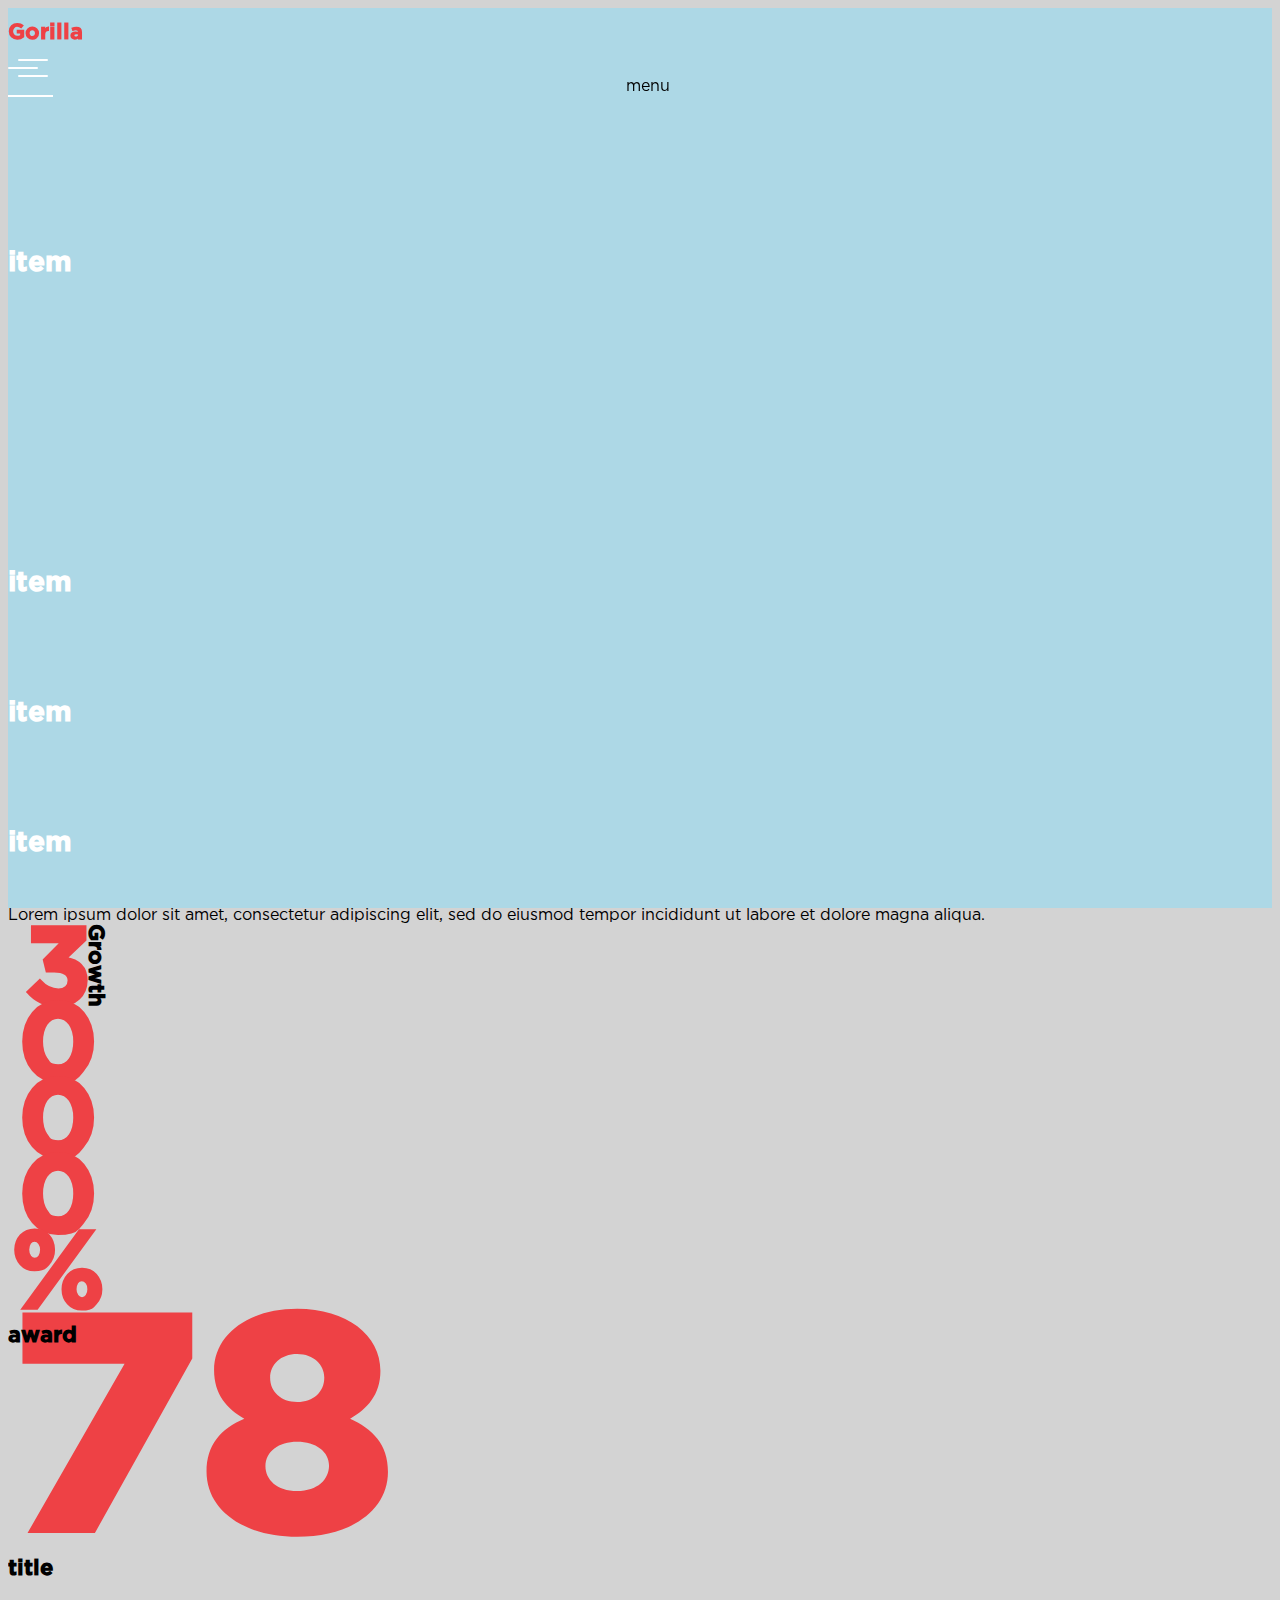
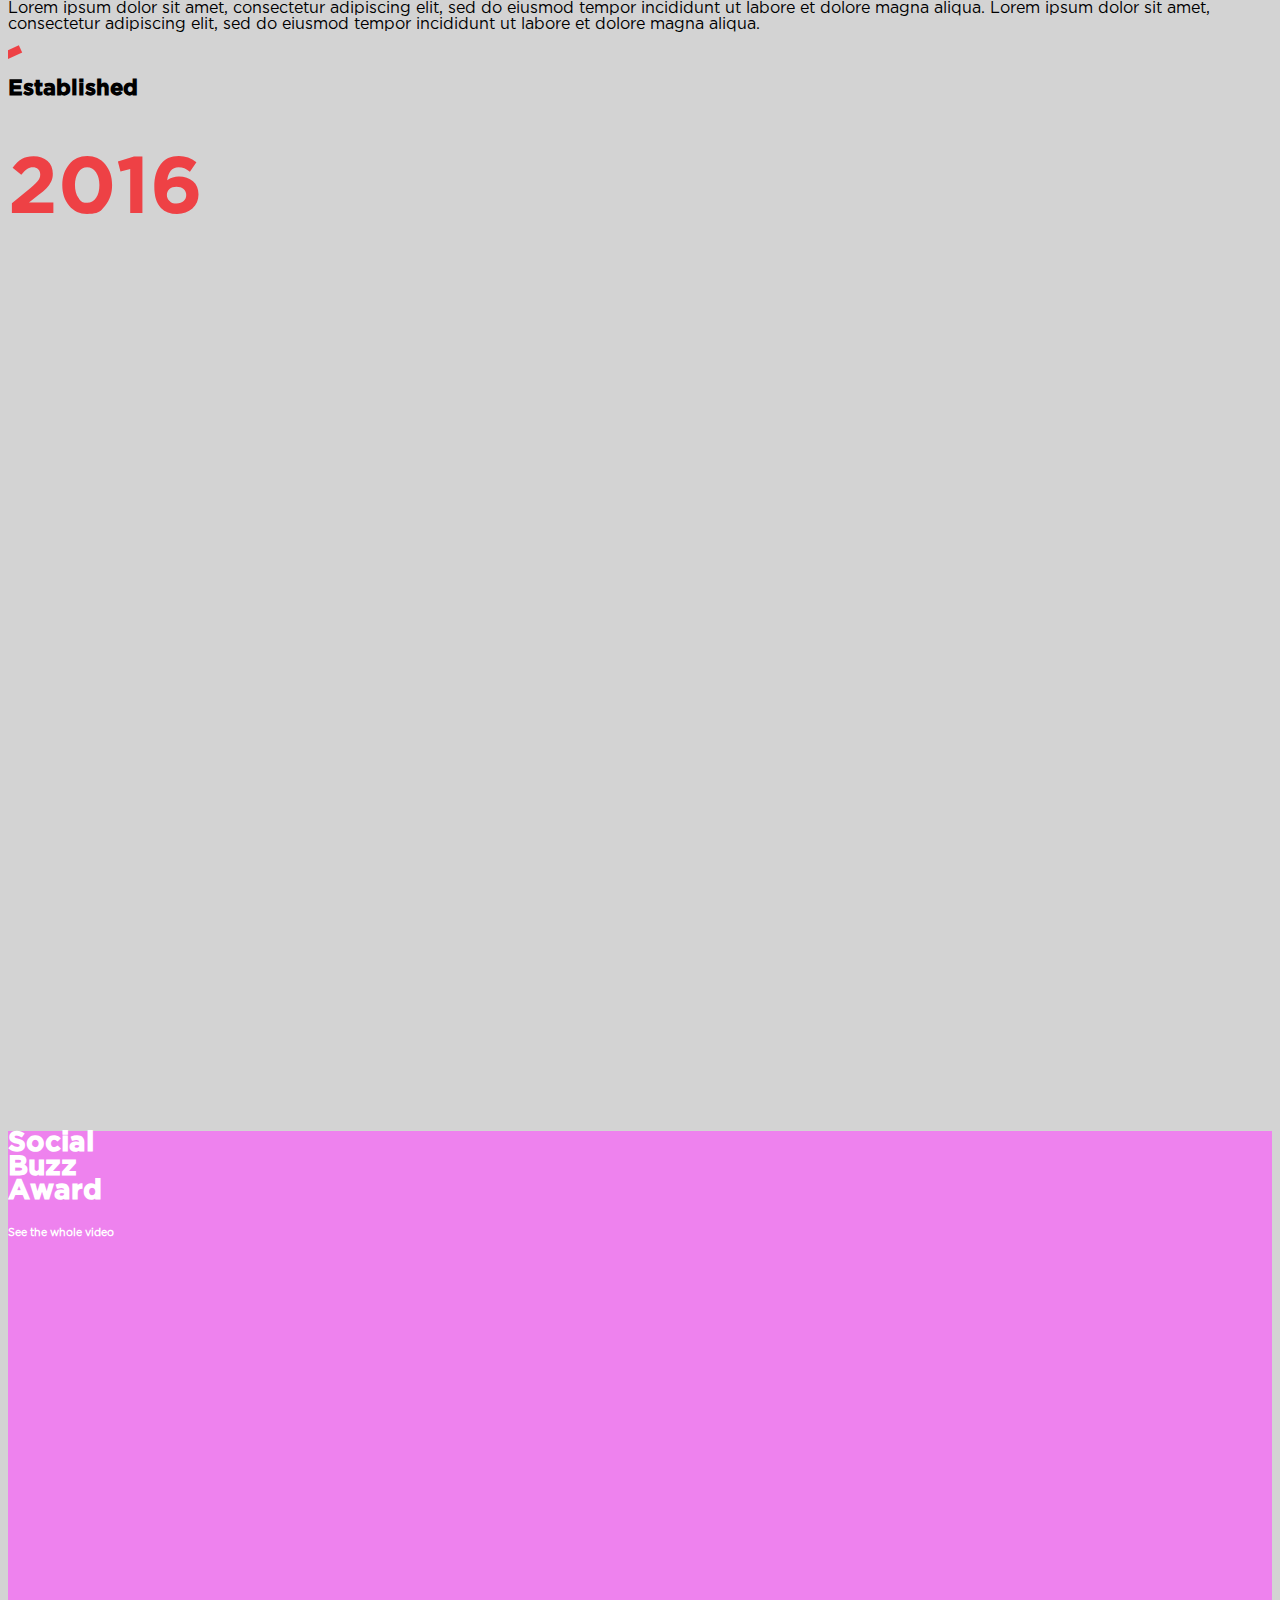
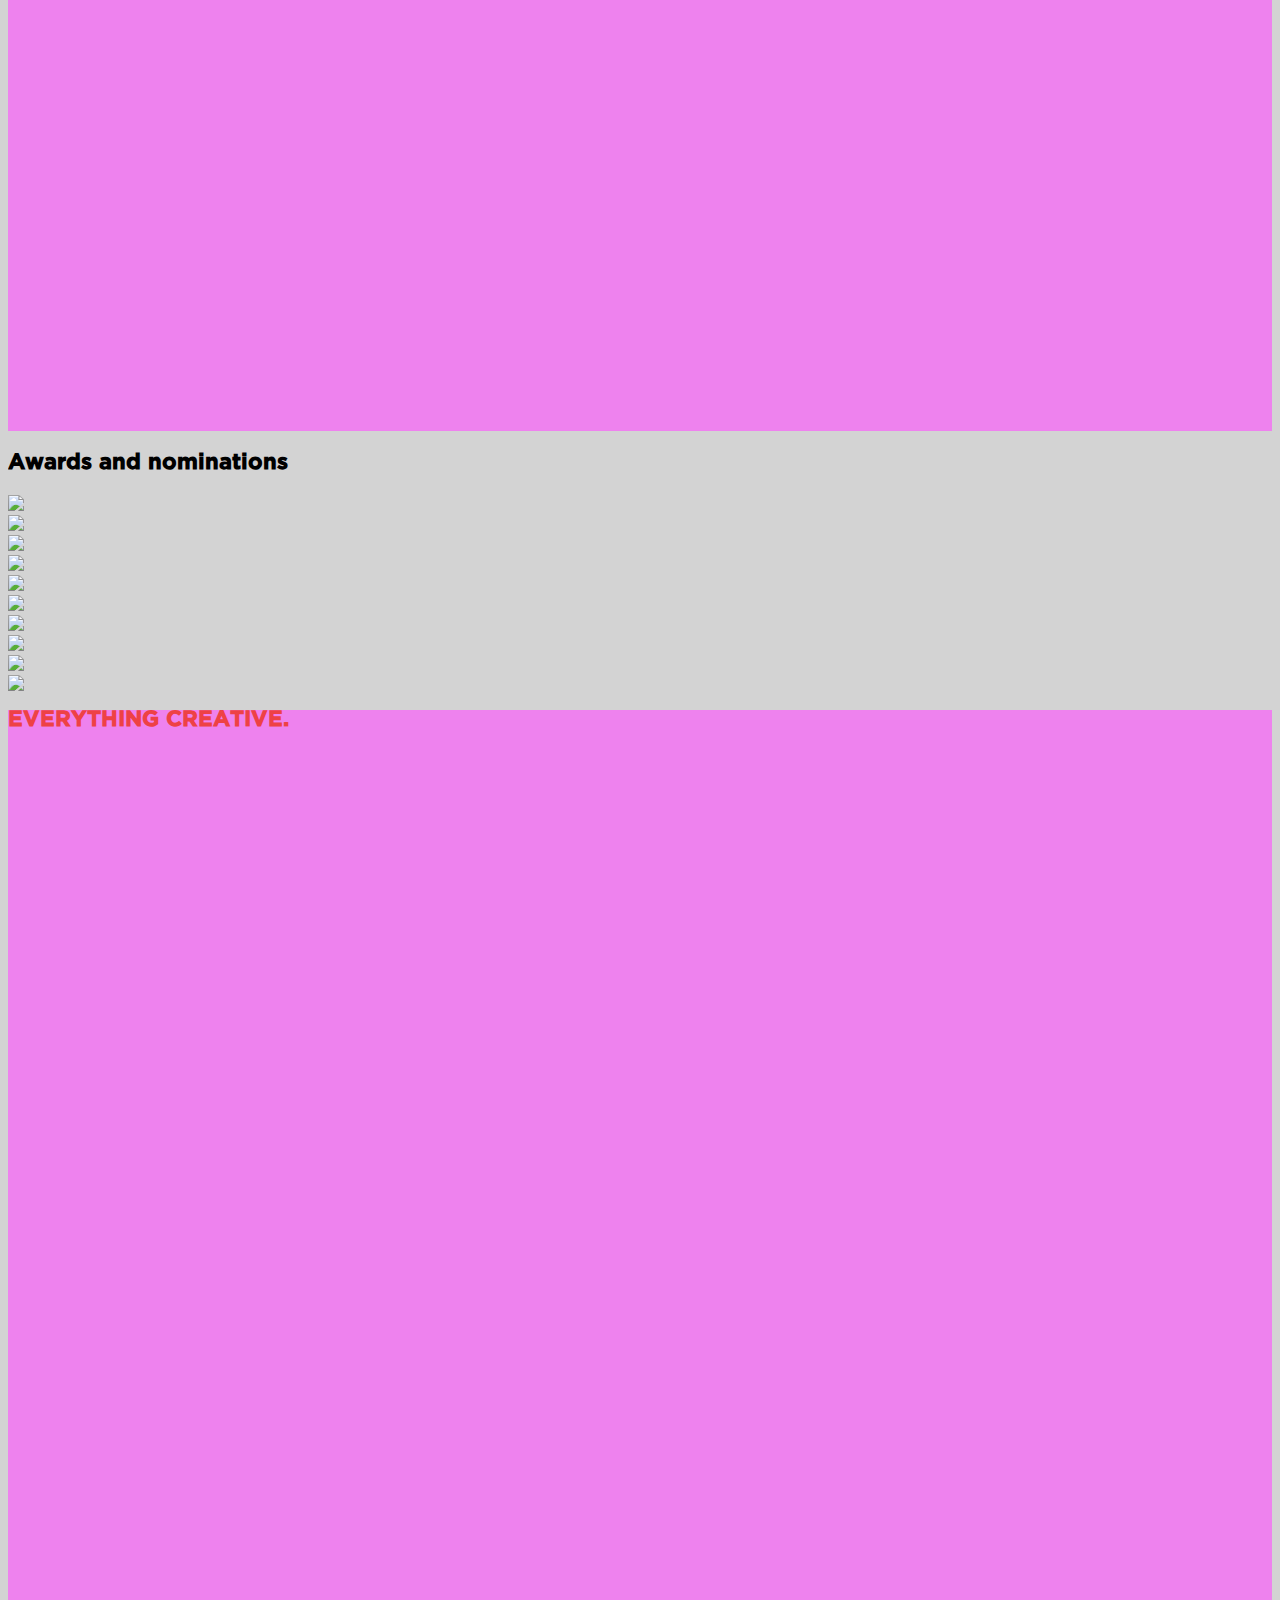
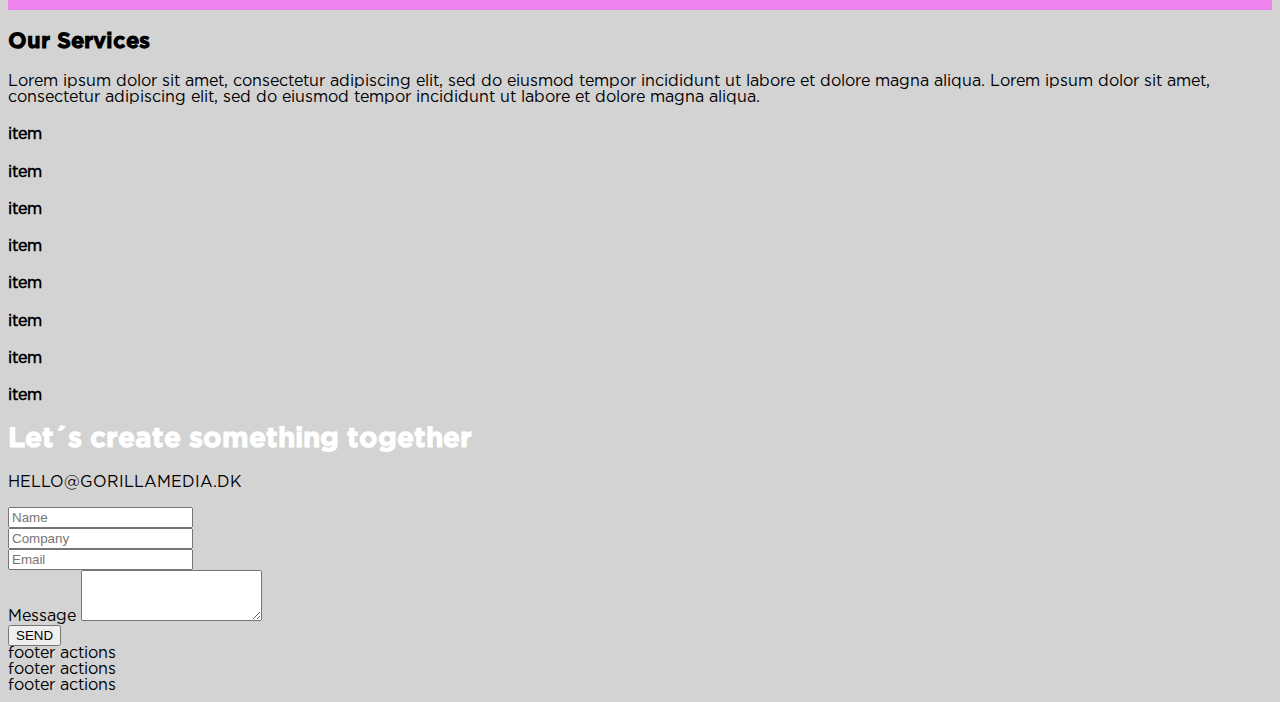
==== index.html @ a77bb8a6 "fonts in local folder and headings" ====
<!DOCTYPE html>
<html lang="en">

<head>
    <meta charset="UTF-8">
    <meta name="viewport" content="width=device-width, initial-scale=1, shrink-to-fit=no">
    <meta http-equiv="X-UA-Compatible" content="ie=edge">
    <!--
    <link href="https://stackpath.bootstrapcdn.com/bootstrap/4.3.1/css/bootstrap.min.css" rel="stylesheet"
        integrity="sha384-ggOyR0iXCbMQv3Xipma34MD+dH/1fQ784/j6cY/iJTQUOhcWr7x9JvoRxT2MZw1T" crossorigin="anonymous">-->
        <link rel="stylesheet" href="https://unpkg.com/bootstrap-material-design@4.1.1/dist/css/bootstrap-material-design.min.css" integrity="sha384-wXznGJNEXNG1NFsbm0ugrLFMQPWswR3lds2VeinahP8N0zJw9VWSopbjv2x7WCvX" crossorigin="anonymous">
        <link rel="stylesheet" type="text/css" href="main-style.css">
    <title>Gorilla-media</title>
</head>

<body>
    <!--NAVIGATION-->
    <header class="head-main">
        <div class="container-fluid">
            <div id="navbar-row" class="row mt-3">
                <div class="col"></div>
                <div class="col-11">
                        <h1>Gorilla</h1>
                </div>
            </div>
            <div class="row navbar-row">
                <div class="col-2 pl-0 mt-3"><a href="#">
                        <div class="animated-icon1"><span></span><span></span><span></span></div>
                    </a></div>


                <div class="col"></div>

                <div class="col-2 pr-0">
                    <div class="nav-button">menu</div>
                    <div class="menu-bar"></div>
                </div>

            </div>
        </div>
        <!--navbar end-->

        <div class="fixed-top main-menu">
            <div class="flex-left p-5">
                <ul class="nav flex-column">
                    <li class="nav-item delay-1"><a class="nav-link" href="#">WORK.</a></li>
                    <li class="nav-item delay-2"><a class="nav-link" href="#">Case studies.</a></li>
                    <li class="nav-item delay-3"><a class="nav-link" href="#">ABOUT.</a></li>
                    <li class="nav-item delay-4"><a class="nav-link" href="#">Contact.</a></li>

                    <li class="nav-item delay-5"><a class="nav-link" href="#">...</a></li>

                </ul>
            </div>
        </div>
        <!--main-menu end-->
    </header>



    <!--SECTION_1-->
    <div class="container-fluid d-flex full-height-container-flex">

        <!--Below Two items just for spacing-->
        <div class="row row-spacing-50"></div>
        <div class="col-12"></div>

        <div class="row align-items-end border row-flex">
            <div class="col-10">
                <h2>item</h2>
            </div>
            <!--<div class="col-1">fb</div>-->
        </div>
        <div class="row align-items-end border row-flex">
            <div class="col-11">
                <h2>item</h2>
            </div>
        </div>
        <div class="row align-items-end border row-flex">
            <div class="col-11">
                <h2>item</h2>
            </div>
        </div>
        <div class="row align-items-end border row-flex">
            <div class="col-11">
                <h2>item</h2>
            </div>
        </div>
    </div>

    <!--SECTION_2 SIZE 2-viewports-->

    <!--INTRO-->
    <div class="container-fluid double-height-container">


        <div class="row">
            <div class="col-md"></div>
            <div class="col-md-6 text-center mt-5">Lorem ipsum dolor sit amet, consectetur adipiscing elit, sed do
                eiusmod tempor incididunt ut labore et dolore magna aliqua.</div>
            <div class="col-md"></div>
        </div>
        <div class="row mt-4">
            <div class="col-4"></div>
            <div class="col-4 mb-5 border-bottom border-danger"></div>
            <div class="col-4"></div>
        </div>

        <!--NOT SURE IF CONTAINER EXTRA NECESSARY-->
        <!--NESTED ROWS TO LEAVE SPACE FOR 3000% TEXT (long left-side column)
    rest on right side-->
        <div class="container">
            <div class="row">
                <div class="col-3 border px-0 py-5 h-100">
                    <h3 class="txt-growth-3000 m-0">Growth<br />
                    <span class="txt-3000 z-index-3">3000%</span></h3>
                </div>
                <div class="col-9">
                    <div class="row mt-5">
                        <div class="col-12"><h3 class="z-index-3">award</h3><br /><span class="txt-78">78</span>
                        </div>
                        <div class="col"></div>
                        <div class="col-8 mt-5">
                            <h3>title</h3>
                            <p>Lorem ipsum dolor sit amet, consectetur adipiscing elit, sed do eiusmod tempor incididunt
                                ut labore et dolore magna aliqua.
                                Lorem ipsum dolor sit amet, consectetur adipiscing elit, sed do eiusmod tempor
                                incididunt ut labore et dolore magna aliqua.
                            </p>
                        </div>
                        <div class="col"></div>
                    </div>
                </div>
            </div>
        </div>
        <!--OUTRO-->
        <div class="row mt-5">
            <div class="col"></div>
            <div class="col-8">
                <div class="custom-text-line"></div>
                <h3>Established</h3>
                <p class="txt-2016">2016</p>
            </div>
            <div class="col"></div>
        </div>


    </div>



    <!--SECTION_3-->
    <!--ADD VIDEO in CSS ? -->
    <div class="container-fluid d-flex full-height-container">

        <div class="row align-items-end">
            <div class="col"></div>
            <div class="col-11">
                <h2>Social <br />
                    Buzz <br />
                    Award <br />
                </h2>
                <h6>See the whole video</h6>
            </div>
        </div>

    </div>

    <!--SECTION_4-->
    <div class="container-fluid">
        <div class="row pt-5">
            <h3>Awards and nominations</h3>
        </div>
        <div class="row pt-4">
            <div class="col-md-4 col-6 border"><img class="img-thumbnail" src="https://via.placeholder.com/200x200"></div>
            <div class="col-md-4 col-6 border"><img class="img-thumbnail" src="https://via.placeholder.com/200x200"></div>
            <div class="col-md-4 col-6 border"><img class="img-thumbnail" src="https://via.placeholder.com/200x200"></div>
            <div class="col-md-4 col-6 border"><img class="img-thumbnail" src="https://via.placeholder.com/200x200"></div>
            <div class="col-md-4 col-6 border"><img class="img-thumbnail" src="https://via.placeholder.com/200x200"></div>
            <div class="col-md-4 col-6 border"><img class="img-thumbnail" src="https://via.placeholder.com/200x200"></div>
            <div class="col-md-4 col-6 border"><img class="img-thumbnail" src="https://via.placeholder.com/200x200"></div>
            <div class="col-md-4 col-6 border"><img class="img-thumbnail" src="https://via.placeholder.com/200x200"></div>
            <div class="col-md-4 col-6 border"><img class="img-thumbnail" src="https://via.placeholder.com/200x200"></div>
            <div class="col-md-4 col-6 border"><img class="img-thumbnail" src="https://via.placeholder.com/200x200"></div>

        </div>
    </div>

    <!--SECTION_5-->
    <div class="container-fluid d-flex full-height-container">
        <div class="row align-items-center">
            <div class="col"></div>
            <div class="col-10">
                <h1>EVERYTHING CREATIVE.</h1>
            </div>
            <div class="col"></div>
        </div>
    </div>

    <!--SECTION_6-->
    <div class="container-fluid">
        <div class="row pt-5">
            <div class="col"></div>
            <div class="col-10">
                <h3 class="pb-3">Our Services</h3>
                <p>Lorem ipsum dolor sit amet, consectetur adipiscing elit, sed do eiusmod tempor incididunt
                    ut labore et dolore magna aliqua.
                    Lorem ipsum dolor sit amet, consectetur adipiscing elit, sed do eiusmod tempor
                    incididunt ut labore et dolore magna aliqua.
                </p>
            </div>
            <div class="col"></div>
        </div>
        <div class="row pt-5">
            <div class="col"></div>
            <div class="col-10">
                <h4>item</h4>
                <h4>item</h4>
                <h4>item</h4>
                <h4>item</h4>
                <h4>item</h4>
                <h4>item</h4>
                <h4>item</h4>
                <h4>item</h4>
            </div>
            <div class="col"></div>
        </div>
    </div>
    <!--SECTION_7-->
    <!-- SAME AS SECTION 4-->

    <!--SECTION_8-->
    <div class="container-fluid">
        <div class="row pt-5">
            <div class="col"></div>
            <div class="col-10">
                <h2 class="mb-0">Let´s create something together</h2>
                <p>HELLO@GORILLAMEDIA.DK</p>
            </div>
            <div class="col"></div>
        </div>
        <div class="row">
            <div class="col"></div>
            <div class="col-10">
                <form>
                    <div class="form-group">
                        <input type="text" class="form-control" id="" placeholder="Name">
                    </div>
                    <div class="form-group">
                        <input type="text" class="form-control" id="" placeholder="Company">
                    </div>
                    <div class="form-group">
                        <input type="email" class="form-control" id="" placeholder="Email">
                    </div>

                    <div class="form-group">
                        <label for="forTextArea">Message</label>
                        <textarea class="form-control" id="forTextArea" rows="3"></textarea>
                    </div>
                    <button type="submit" class="btn btn-primary mb-2">SEND</button>
                </form>
            </div>
            <div class="col"></div>
        </div>

    </div>

    <!--FOOTER SECTION-->
    <div class="container-fluid">
        footer actions<br />
        footer actions<br />
        footer actions<br />
    </div>
    <script src="https://code.jquery.com/jquery-3.3.1.slim.min.js"
        integrity="sha384-q8i/X+965DzO0rT7abK41JStQIAqVgRVzpbzo5smXKp4YfRvH+8abtTE1Pi6jizo"
        crossorigin="anonymous"></script>
    <script src="https://cdnjs.cloudflare.com/ajax/libs/popper.js/1.14.7/umd/popper.min.js"
        integrity="sha384-UO2eT0CpHqdSJQ6hJty5KVphtPhzWj9WO1clHTMGa3JDZwrnQq4sF86dIHNDz0W1"
        crossorigin="anonymous"></script>
    <script src="https://stackpath.bootstrapcdn.com/bootstrap/4.3.1/js/bootstrap.min.js"
        integrity="sha384-JjSmVgyd0p3pXB1rRibZUAYoIIy6OrQ6VrjIEaFf/nJGzIxFDsf4x0xIM+B07jRM"
        crossorigin="anonymous"></script>

    <script>
        $(document).ready(function () {
            $('.nav-button').click(function () {
                $('body').toggleClass('nav-open');
            });

            $('.nav-button').on('click', function () {
                $('.animated-icon1').toggleClass('open');
                $('.menu-bar').toggleClass('react');
            });

            var prevScrollpos = window.pageYOffset;
            window.onscroll = function () {
                var currentScrollPos = window.pageYOffset;
                if (prevScrollpos > currentScrollPos) {
                    document.getElementById("navbar-row").style.top = "0";
                    document.getElementById("navbar-row").style.opacity = "1";
                } else {
                    document.getElementById("navbar-row").style.top = "-50px";
                    document.getElementById("navbar-row").style.opacity = "0";
                }
                prevScrollpos = currentScrollPos;
            }
        });

    </script>
</body>

</html>
---- main-style.css ----
/*NAVIGATION*/
#navbar-row {
    position: relative;
    top: 0;
    opacity: 1;
    transition: top 0.3s, opacity 0.3s;
  }
  
/*HOW TO REMOVE DELAY ON SECOND TOGGLE*/
.head-main{position: fixed;width: 100%; z-index: 1200;}
.main-menu{width: 100%; height: 100%; opacity: 0; visibility: hidden;-webkit-transform: translateX(80vw);transform: translateX(80vw);}
.nav-open .main-menu {opacity: 1; visibility: visible; background: rgba(0, 0, 0, 0.92); 
    -webkit-transform: translateX(0px);transform: translateX(0px);
    -webkit-transition: -webkit-transform .2s,opacity .2s;transition: transform .2s,opacity .2s;
    -webkit-transition-delay:0.7s; -moz-transition-delay:0.7s; -ms-transition-delay:0.7s; -o-transition-delay:0.7s; transition-delay:0.7s; }
.main-menu .nav li a{color:#FFF; font-size: 5vh; font-weight:600;}
.navbar-row{margin-top:1em; height: 60px;}
.flex-left{display:-webkit-box;display:-webkit-flex;display:-ms-flexbox;display:flex;-webkit-box-pack:left;-webkit-justify-content:left;-ms-flex-pack:left;justify-content:left;-webkit-box-align:center;-webkit-align-items:center;-ms-flex-align:center;align-items:center;height:100%}
.main-menu .nav li{
    opacity: 0;
    -webkit-transform: translateX(40px);transform: translateX(40px);
    -webkit-animation-timing-function: cubic-bezier(.45,.005,0,1);-moz-animation-timing-function: cubic-bezier(.45,.005,0,1);-o-animation-timing-function: cubic-bezier(.45,.005,0,1);animation-timing-function: cubic-bezier(.45,.005,0,1);}
.nav-open .main-menu .nav li{
    opacity: 1;
    -webkit-transform: translateX(0px);transform: translateX(0px);
    -webkit-transition: -webkit-transform .2s,opacity .2s;transition: transform .2s,opacity .2s;}
.main-menu .nav li.delay-1{-webkit-transition-delay:0.8s; -moz-transition-delay:0.8s; -ms-transition-delay:0.8s; -o-transition-delay:0.8s; transition-delay:0.8s; }
.main-menu .nav li.delay-2{-webkit-transition-delay:0.9s; -moz-transition-delay:0.9s; -ms-transition-delay:0.9s; -o-transition-delay:0.9s; transition-delay:0.9s; }
.main-menu .nav li.delay-3{-webkit-transition-delay:1.0s; -moz-transition-delay:1.0s; -ms-transition-delay:1.0s; -o-transition-delay:1.0s; transition-delay:1.0s; }
.main-menu .nav li.delay-4{-webkit-transition-delay:1.1s; -moz-transition-delay:1.1s; -ms-transition-delay:1.1s; -o-transition-delay:1.1s; transition-delay:1.1s; }
.main-menu .nav li.delay-5{-webkit-transition-delay:1.2s; -moz-transition-delay:1.2s; -ms-transition-delay:1.2s; -o-transition-delay:1.2s; transition-delay:1.2s; }

.main-menu {-webkit-transition-delay:0.7s; -moz-transition-delay:0.7s; -ms-transition-delay:0.7s; -o-transition-delay:0.7s; transition-delay:0.7s; }
/* nav button on right-side */
.nav-button{position:relative; z-index:1111; /*border-bottom:solid 2px #f8f8f8;*/ text-align: center}

.menu-bar{
    width:45px;
    height: 2px;
    position: relative;
    z-index:1111;
    background: #ffffff;
    
    transition: all 0.5s linear;
	-webkit-animation-duration: 0.5s;
	animation-duration: 0.5s;
	-webkit-animation-fill-mode: both;
	animation-fill-mode: both;

    animation-delay: 0.3s;
    -webkit-animation-delay: 0.3s;    
    }


    @keyframes h-move {
        0% {
       left: 0px;
       }
       40% {
       left: 15px;
       }
       95% {
       left: -5px;
       }
       100% {
       left: 0px;    
       }
       }

       .menu-bar.react{
        -webkit-animation-name: h-move;
	    animation-name: h-move;
       }
/*hamburger menu on left-side*/
/* Icon 1 */

.animated-icon1{
    
    width: 30px;
    height: 20px;
    position: relative;
    z-index:1111;
    margin: 0px;
    -webkit-transform: rotate(0deg);
    -moz-transform: rotate(0deg);
    -o-transform: rotate(0deg);
    transform: rotate(0deg);
    -webkit-transition: .5s ease-in-out;
    -moz-transition: .5s ease-in-out;
    -o-transition: .5s ease-in-out;
    transition: .5s ease-in-out;
    cursor: pointer;
    }
    
    .animated-icon1 span{
    display: block;
    position: absolute;
    height: 2px;
    width: 100%;
    border-radius: 9px;
    opacity: 1;
    left: 0;
    -webkit-transform: rotate(0deg);
    -moz-transform: rotate(0deg);
    -o-transform: rotate(0deg);
    transform: rotate(0deg);
    -webkit-transition: .25s ease-in-out;
    -moz-transition: .25s ease-in-out;
    -o-transition: .25s ease-in-out;
    transition: .25s ease-in-out;
    }
    
    .animated-icon1 span {
    background: #ffffff;
    }

    .animated-icon1 span:nth-child(1) {
    left:10px;
    top: 0px;
    }
    
    .animated-icon1 span:nth-child(2) {
    top: 8px;
    }
    
    .animated-icon1 span:nth-child(3) {
    left:10px;
    top: 16px;
    }
    
    .animated-icon1.open span:nth-child(1) {
    -webkit-transform: rotate(-180deg);
    -moz-transform: rotate(-180deg);
    -o-transform: rotate(-180deg);
    transform: rotate(-180deg);
    }
    
    .animated-icon1.open span:nth-child(2) {
    opacity: 0;
    left: 50vw;
    }
    
    .animated-icon1.open span:nth-child(3) {
    -webkit-transform: rotate(180deg);
    -moz-transform: rotate(180deg);
    -o-transform: rotate(180deg);
    transform: rotate(180deg);;
    }

/*NEJC STYLEs*/
@font-face {
    font-family: Gotham;
    src: url(fonts/GothamPro.woff);
}
@font-face {
    font-family: GothamBold;
    src: url(fonts/GothamPro-Bold.woff);
}
@font-face {
    font-family: GothamBlack;
    src: url(fonts/GothamPro-Black.woff);
}
html, body {
    max-width: 100%;
    overflow-x: hidden;
    background-color: lightgray;
    font-family: Gotham;
}
h1 {
    font-family: GothamBold;
    font-size: 22px;
    color: #ee4145;
}
h2 {
    font-family: GothamBold;
    font-size: 28px;
    color: #ffffff;
}
h3 {
    font-family: GothamBold;
    font-size: 22px;
}
h6 {
    font-family: Gotham;
    color: #ffffff;
}
p {
    font-family: Gotham;
}
/*red is #ee4145*/

/* Full page classes */

/* REMOVE ALL CONTAINER HEIGHTS WHEN DONE */
/* SECTION_1 classes */

/*KEEP*/
.full-height-container-flex {
    display: flex;
    align-items: center;
    flex-wrap: wrap;
    background-color: lightblue;
    height: 100vh;
}
.row-flex {
    width: 100%;
}
.row-spacing-50{
    height: 50vh;
}

/* SECTION_2 classes */

/*REMOVE*/
.double-height-container{
    height: 200vh;
}
.txt-growth-3000 {
    writing-mode: vertical-rl;	
}
.z-index-3{
    z-index: 3;
    position: relative;
}
.txt-3000{
    text-orientation: upright;
    font-family: GothamBold;
    font-size: 5em;
    line-height: .5em;
    letter-spacing: -.2em;
    color: #ee4145;
    z-index: 2;
}
.txt-2016{
    font-family: GothamBold;
    font-size: 5em;
    line-height: .3em;
    color: #ee4145;
    z-index: 2;
}
.txt-78{
    padding: 0;
    font-family: GothamBlack;
    font-size: 35vh;
    line-height: 38%;
    color: #ee4145;
    z-index: 2;
}
/* SECTION_3 (video) classes */
/**/
.full-height-container{
    height: 100vh;
    background-color: violet;
}


/* KUBELJ STRESCA */
div.custom-text-line {
    width: 40px;
    height: 8px;
    background-color: #ee4145;
    -ms-transform: rotate(-25deg) translate(-25px, -7px);
    -webkit-transform: rotate(-25deg) translate(-25px, -7px);
    transform: rotate(-25deg) translate(-25px, -7px);
}
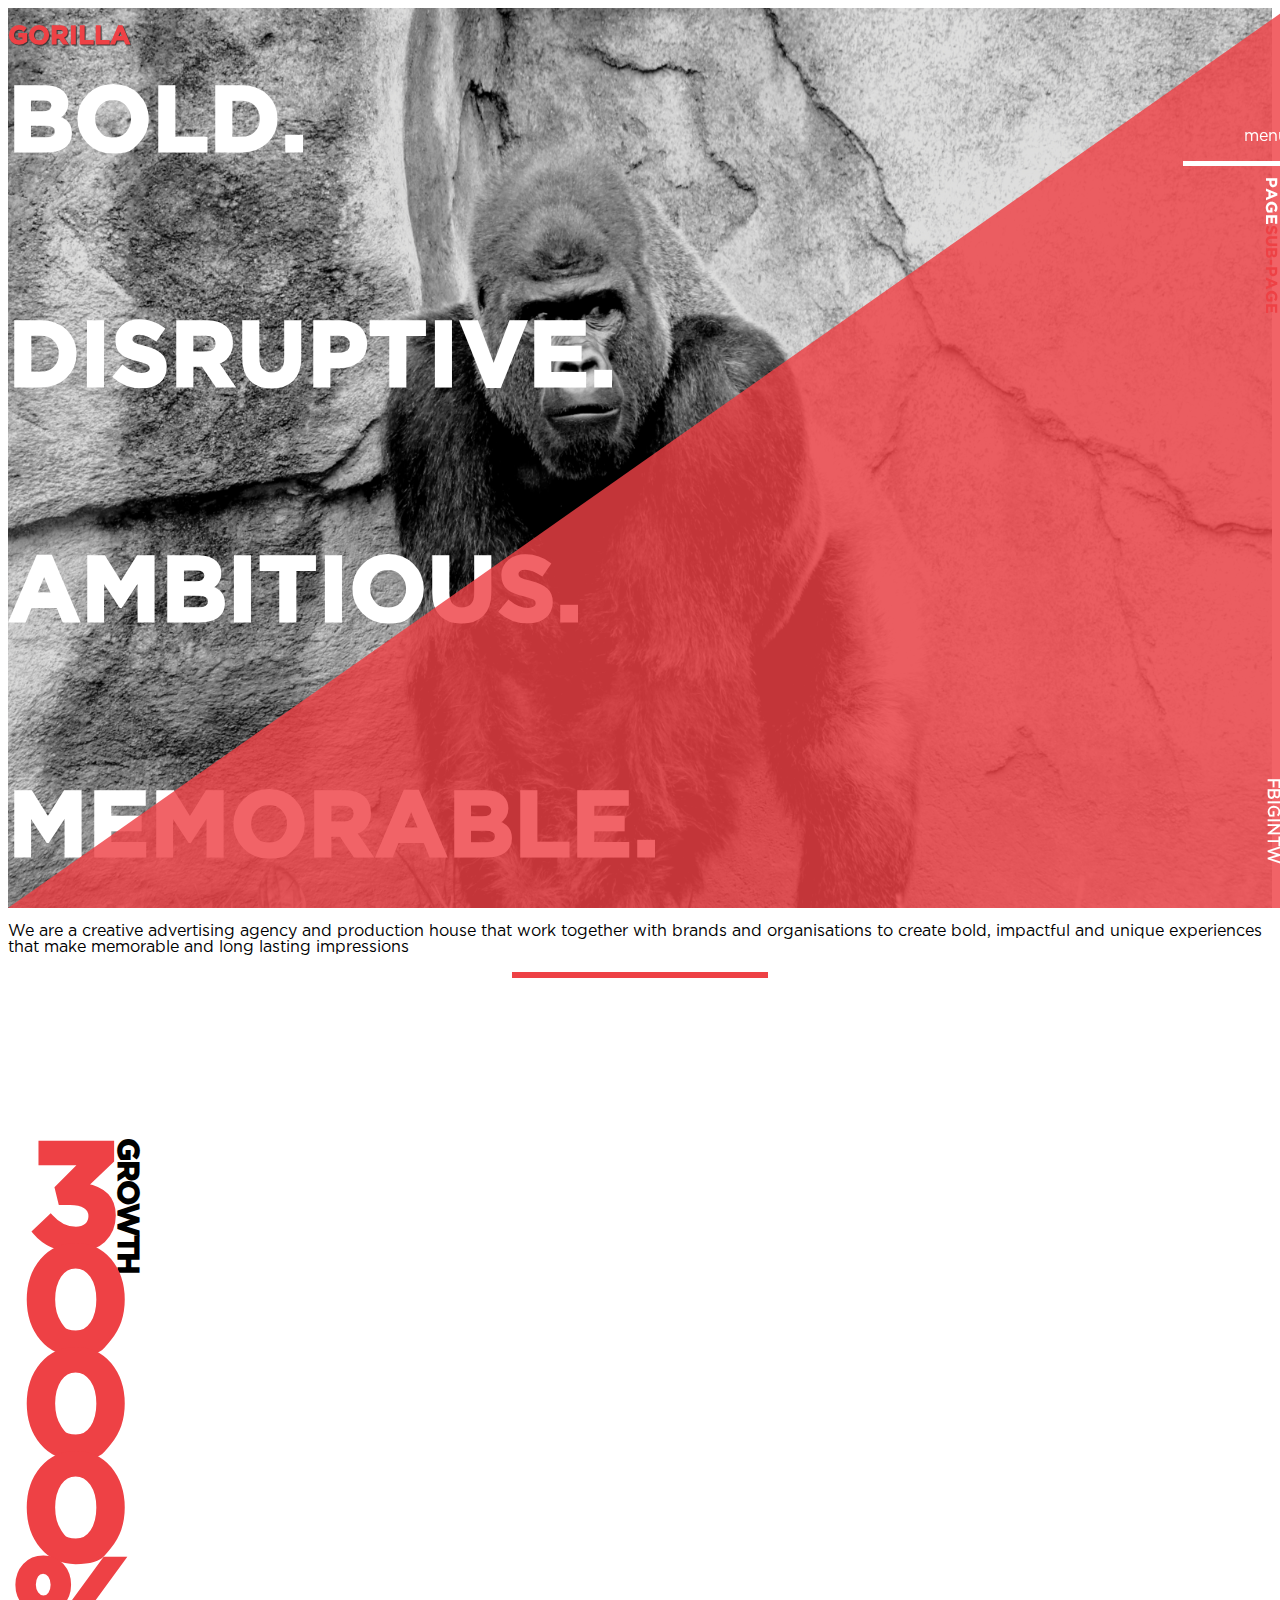
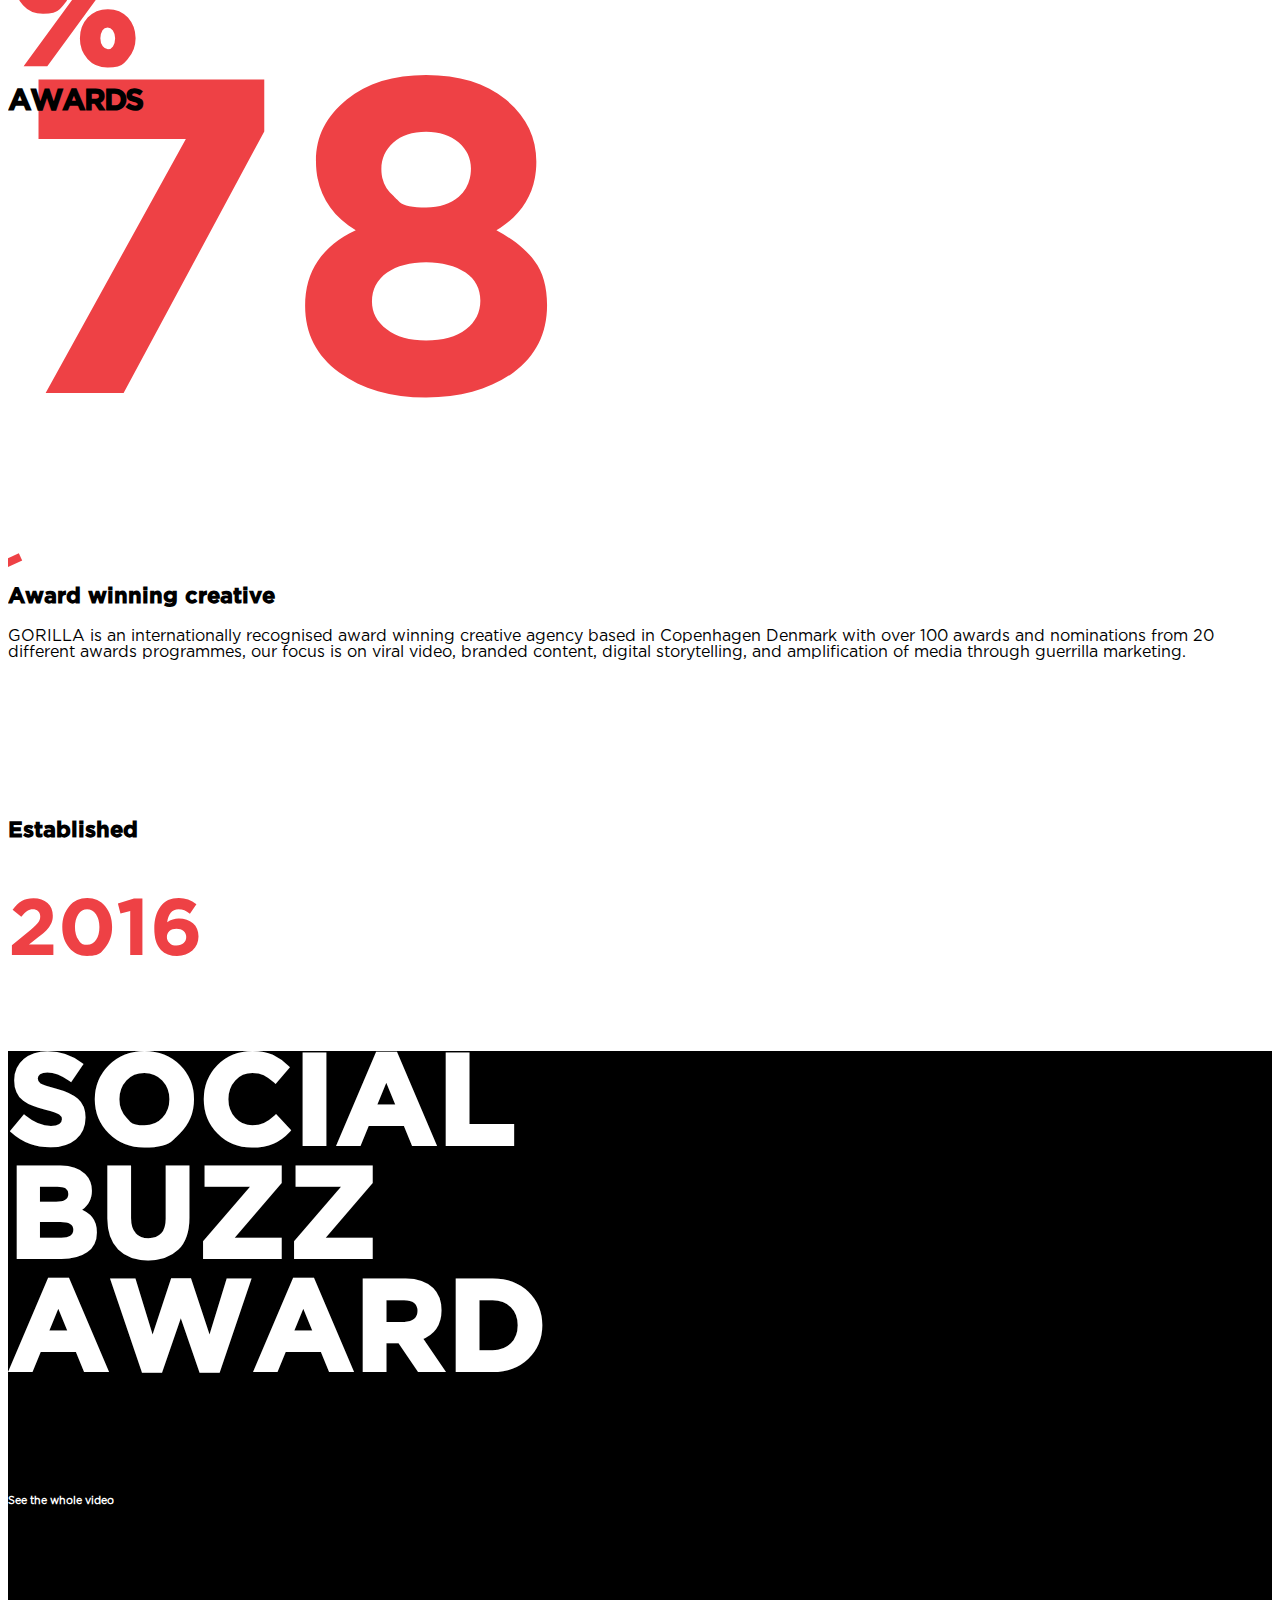
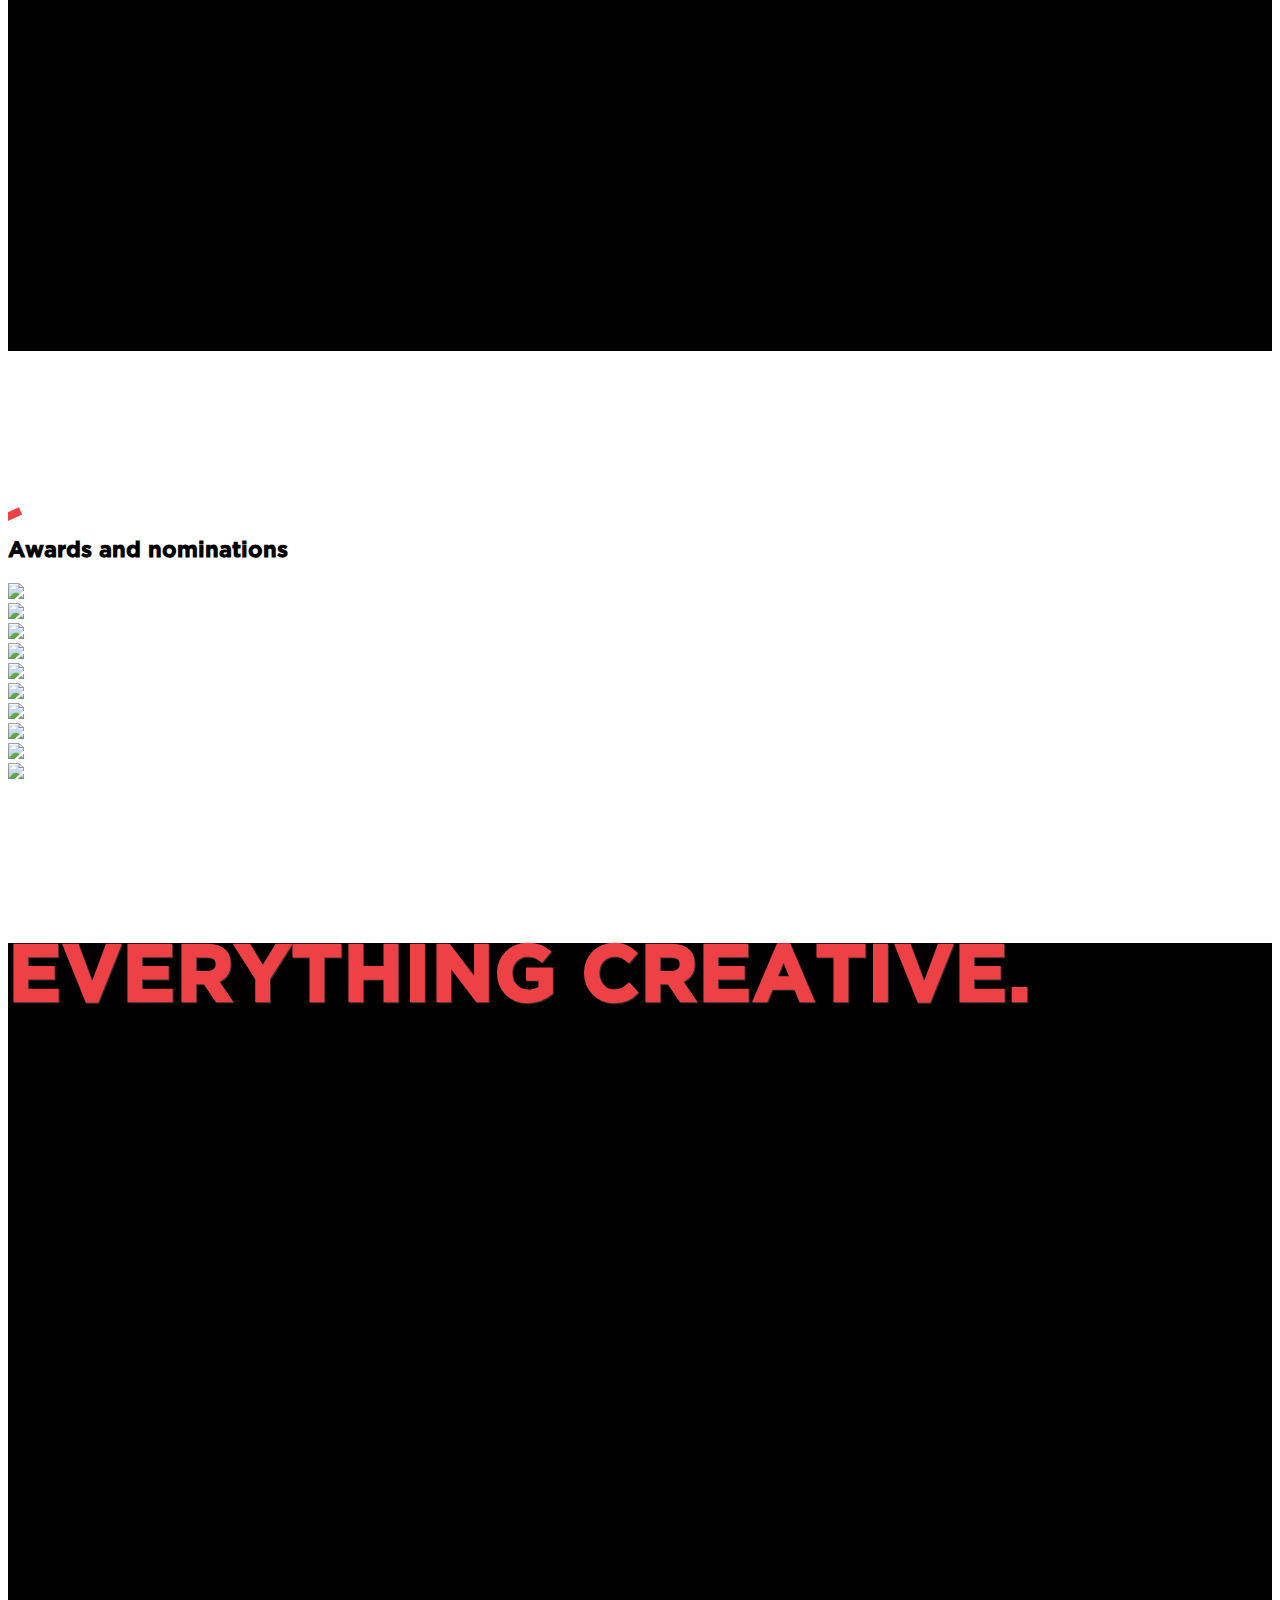
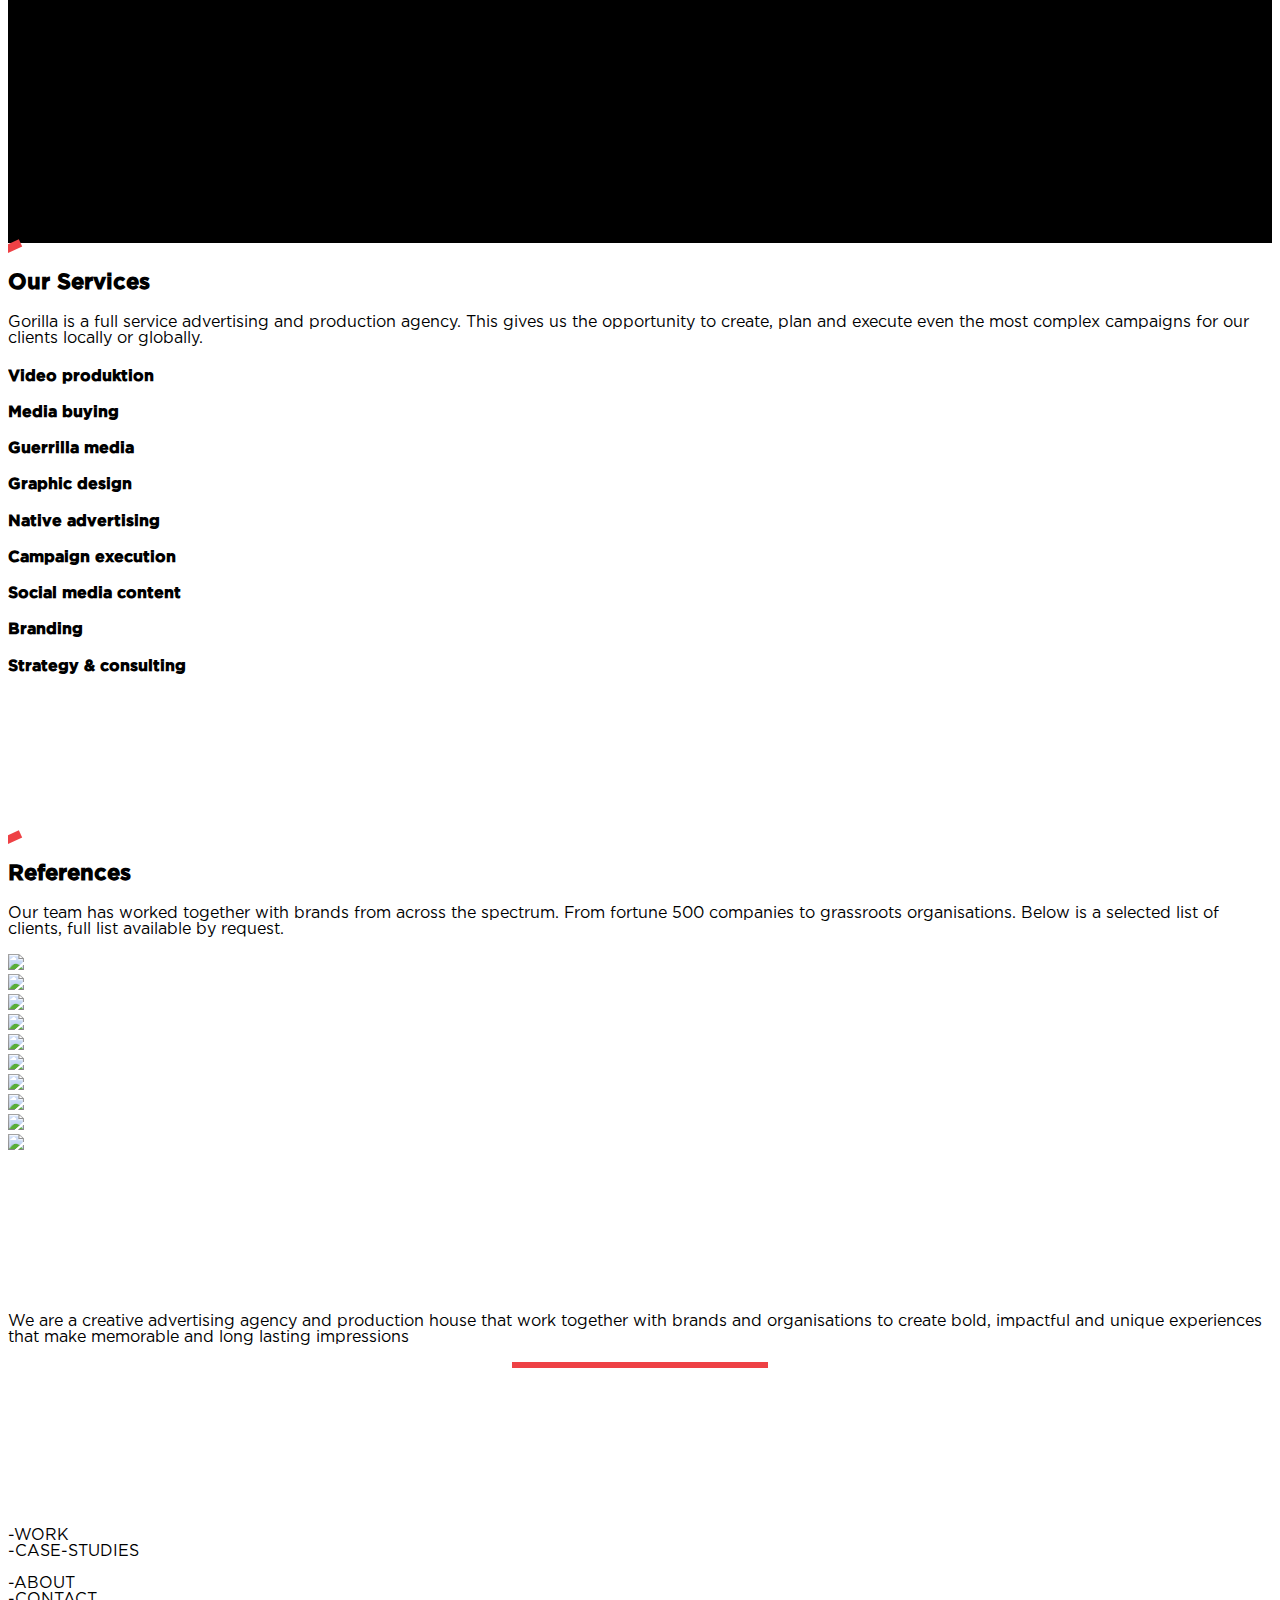
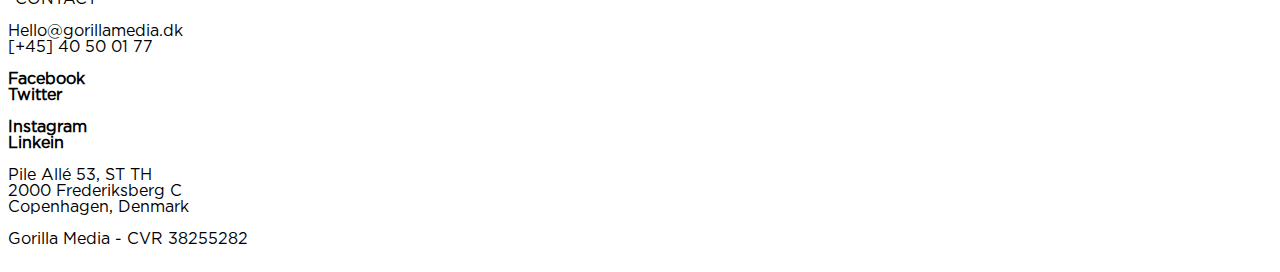
==== commit ca648240: "menu done & index page done" ====
--- a/index.html
+++ b/index.html
@@ -8,82 +8,151 @@
     <!--
     <link href="https://stackpath.bootstrapcdn.com/bootstrap/4.3.1/css/bootstrap.min.css" rel="stylesheet"
         integrity="sha384-ggOyR0iXCbMQv3Xipma34MD+dH/1fQ784/j6cY/iJTQUOhcWr7x9JvoRxT2MZw1T" crossorigin="anonymous">-->
-        <link rel="stylesheet" href="https://unpkg.com/bootstrap-material-design@4.1.1/dist/css/bootstrap-material-design.min.css" integrity="sha384-wXznGJNEXNG1NFsbm0ugrLFMQPWswR3lds2VeinahP8N0zJw9VWSopbjv2x7WCvX" crossorigin="anonymous">
-        <link rel="stylesheet" type="text/css" href="main-style.css">
+    <link rel="stylesheet"
+        href="https://unpkg.com/bootstrap-material-design@4.1.1/dist/css/bootstrap-material-design.min.css"
+        integrity="sha384-wXznGJNEXNG1NFsbm0ugrLFMQPWswR3lds2VeinahP8N0zJw9VWSopbjv2x7WCvX" crossorigin="anonymous">
+    <link rel="stylesheet" type="text/css" href="main-style.css">
     <title>Gorilla-media</title>
 </head>
 
 <body>
-    <!--NAVIGATION-->
+
     <header class="head-main">
+
+        <!--NAVIGATION-->
+
+        <!--navbar START-->
         <div class="container-fluid">
-            <div id="navbar-row" class="row mt-3">
+            <div class="row navbar-row">
                 <div class="col"></div>
                 <div class="col-11">
-                        <h1>Gorilla</h1>
-                </div>
-            </div>
-            <div class="row navbar-row">
-                <div class="col-2 pl-0 mt-3"><a href="#">
-                        <div class="animated-icon1"><span></span><span></span><span></span></div>
+                    <h1 id="navbar-row">GORILLA</h1>
+                </div>
+
+                <div class="col-2 pl-0 mt-3"><a>
+                        <div id="burger-menu" class="animated-icon1 nav-button"><span></span><span></span><span></span></div>
                     </a></div>
 
-
                 <div class="col"></div>
-
                 <div class="col-2 pr-0">
-                    <div class="nav-button">menu</div>
+                    <div id="right-side-menu" class="nav-button">
+                        <p id="txt-nav-menu" class="p-0 m-0">menu</p>
+                    </div>
                     <div class="menu-bar"></div>
-                </div>
-
-            </div>
+                    <div id="breadcrumbs" class="breadcrumbs">
+                        <!-- INSERT HTML TAGS BASED ON WINDOW LOCATION WITH JS -->
+                        <ul id="breadcrumb-list">
+                        </ul>
+                    </div>
+                </div>
+            </div>
+            <div class="row">
+
+            </div>
+
         </div>
         <!--navbar end-->
 
-        <div class="fixed-top main-menu">
-            <div class="flex-left p-5">
-                <ul class="nav flex-column">
-                    <li class="nav-item delay-1"><a class="nav-link" href="#">WORK.</a></li>
-                    <li class="nav-item delay-2"><a class="nav-link" href="#">Case studies.</a></li>
-                    <li class="nav-item delay-3"><a class="nav-link" href="#">ABOUT.</a></li>
-                    <li class="nav-item delay-4"><a class="nav-link" href="#">Contact.</a></li>
-
-                    <li class="nav-item delay-5"><a class="nav-link" href="#">...</a></li>
-
+        <!-- SOCIAL MEDIAs BOTTOM RIGHT Goes with NAVIGATION-->
+        <div class="row">
+            <div class="col"></div>
+            <div class="col-2 col-md-1 nav-social-media mr-4">
+                <ul >
+                    <li id="SML1" class="mt-4 social-media-li-1"><a href="https://www.facebook.com/gorillamediadk/"><strong>FB</strong></a></li>
+                    <li id="SML2" class="mt-4 social-media-li-2"><a href=""><strong>IG</strong></a></li>
+                    <li id="SML3" class="mt-4 social-media-li-3"><a href="https://www.linkedin.com/company/gorilla-media-denmark/about/"><strong>IN</strong></a></li>
+                    <li id="SML4" class="mt-4 social-media-li-4"><a href="https://twitter.com/alexsabour"><strong>TW</strong></a></li>
                 </ul>
+            </div>
+        </div>
+
+        <!--BURGER MENU POP UP-->
+        <!--DONT CONFUSE WITH SECTION 1-->
+        <div class="fixed-top main-menu full-height-container-flex">
+            <!--Below Two items just for spacing-->
+            <div class="row row-spacing-nav-top"></div>
+            <div class="col-12"></div>
+
+            <div class="row align-items-end border row-flex">
+                <div class="col-1"></div>
+                <div class="col-10">
+                    <a href="work.html">
+                        <h2 class="h2-headlines">WORK.</h2>
+                    </a>
+                </div>
+            </div>
+            <div class="row align-items-end border row-flex">
+                <div class="col-1"></div>
+                <div class="col-10">
+                    <a href="case-studies.html">
+                        <h2 class="h2-headlines">CASE STUDIES.</h2>
+                    </a>
+                </div>
+            </div>
+            <div class="row align-items-end border row-flex">
+                <div class="col-1"></div>
+                <div class="col-10">
+                    <a href="about.html">
+                        <h2 class="h2-headlines">ABOUT.</h2>
+                    </a>
+                </div>
+            </div>
+            <div class="row align-items-end border row-flex">
+                <div class="col-1"></div>
+                <div class="col-10">
+                    <a href="contact/index.html">
+                        <h2 class="h2-headlines">CONTACT.</h2>
+                    </a>
+                </div>
+            </div>
+            <div class="row nav-general-info">
+                <div class="col-1"></div>
+                <div class="col col-md-11">
+                    <p class="txt-nav-contact">Hello@gorillamedia.dk</p>
+                    <p class="txt-nav-contact">[+45] 40 50 01 77</p>
+                    <p class="txt-nav-contact">Pile Allé 53, ST TH<br />2000 Frederiksberg C <br /> Copenhagen, Denmark
+                    </p>
+
+                </div>
             </div>
         </div>
         <!--main-menu end-->
     </header>
 
 
-
+    <!-- MAIN CONTENT START -->
     <!--SECTION_1-->
-    <div class="container-fluid d-flex full-height-container-flex">
+    <div class="red-coat"></div>
+
+    <div id="white-section-1" class="container-fluid d-flex full-height-container-flex">
 
         <!--Below Two items just for spacing-->
-        <div class="row row-spacing-50"></div>
+        <div class="row row-spacing"></div>
         <div class="col-12"></div>
 
         <div class="row align-items-end border row-flex">
-            <div class="col-10">
-                <h2>item</h2>
+            <div class="col-1"></div>
+            <div class="col-10">
+                <h2 class="h2-headlines">BOLD.</h2>
             </div>
             <!--<div class="col-1">fb</div>-->
         </div>
         <div class="row align-items-end border row-flex">
-            <div class="col-11">
-                <h2>item</h2>
+            <div class="col-1"></div>
+            <div class="col-10">
+                <h2 class="h2-headlines">DISRUPTIVE.</h2>
             </div>
         </div>
         <div class="row align-items-end border row-flex">
-            <div class="col-11">
-                <h2>item</h2>
+            <div class="col-1"></div>
+            <div class="col-10">
+                <h2 class="h2-headlines">AMBITIOUS.</h2>
             </div>
         </div>
         <div class="row align-items-end border row-flex">
-            <div class="col-11">
-                <h2>item</h2>
+            <div class="col-1"></div>
+            <div class="col-10">
+                <h2 class="h2-headlines">MEMORABLE.</h2>
             </div>
         </div>
     </div>
@@ -91,19 +160,24 @@
     <!--SECTION_2 SIZE 2-viewports-->
 
     <!--INTRO-->
-    <div class="container-fluid double-height-container">
+    <div class="container-fluid">
 
 
         <div class="row">
             <div class="col-md"></div>
-            <div class="col-md-6 text-center mt-5">Lorem ipsum dolor sit amet, consectetur adipiscing elit, sed do
-                eiusmod tempor incididunt ut labore et dolore magna aliqua.</div>
+            <div class="col-md-4 text-center mt-5">
+                <p>We are a creative advertising agency and production house that work together with brands and
+                    organisations to create bold, impactful and unique experiences that make memorable and long lasting
+                    impressions</p>
+            </div>
             <div class="col-md"></div>
         </div>
         <div class="row mt-4">
-            <div class="col-4"></div>
-            <div class="col-4 mb-5 border-bottom border-danger"></div>
-            <div class="col-4"></div>
+            <div class="col"></div>
+            <div class="col-8 mb-5 text-center">
+                <div class="red-bar"></div>
+            </div>
+            <div class="col"></div>
         </div>
 
         <!--NOT SURE IF CONTAINER EXTRA NECESSARY-->
@@ -112,32 +186,45 @@
         <div class="container">
             <div class="row">
                 <div class="col-3 border px-0 py-5 h-100">
-                    <h3 class="txt-growth-3000 m-0">Growth<br />
-                    <span class="txt-3000 z-index-3">3000%</span></h3>
+                    <h3 class="txt-growth-3000 m-0">GROWTH<br />
+                        <span class="txt-3000 z-index-3">3000%</span></h3>
                 </div>
                 <div class="col-9">
                     <div class="row mt-5">
-                        <div class="col-12"><h3 class="z-index-3">award</h3><br /><span class="txt-78">78</span>
+                        <div class="col-0 col-md-5"></div>
+                        <div class="col-9 col-md-5">
+                            <h3 class="z-index-3 txt-award">AWARDS</h3><br /><span class="txt-78">78</span>
                         </div>
-                        <div class="col"></div>
-                        <div class="col-8 mt-5">
-                            <h3>title</h3>
-                            <p>Lorem ipsum dolor sit amet, consectetur adipiscing elit, sed do eiusmod tempor incididunt
-                                ut labore et dolore magna aliqua.
-                                Lorem ipsum dolor sit amet, consectetur adipiscing elit, sed do eiusmod tempor
-                                incididunt ut labore et dolore magna aliqua.
-                            </p>
+
+                        <div class="row row-gaps">
+                            <div class="col-3"></div>
+                            <div class="col-8 mt-5">
+                                <div class="row">
+                                    <div class="col-md-4">
+                                        <div class="custom-text-line"></div>
+                                        <h3>Award winning creative</h3>
+                                    </div>
+                                    <div class="col-md-8">
+                                        <p>GORILLA is an internationally recognised award winning creative agency based
+                                            in Copenhagen Denmark with over 100 awards and nominations from 20 different
+                                            awards programmes, our focus is on viral video, branded content, digital
+                                            storytelling, and amplification of media through guerrilla marketing.
+                                        </p>
+                                    </div>
+
+                                </div>
+
+                            </div>
                         </div>
-                        <div class="col"></div>
+
                     </div>
                 </div>
             </div>
         </div>
         <!--OUTRO-->
-        <div class="row mt-5">
-            <div class="col"></div>
-            <div class="col-8">
-                <div class="custom-text-line"></div>
+        <div class="row row-gaps mb-5">
+            <div class="col col-md-5"></div>
+            <div class="col-8 col-md-5">
                 <h3>Established</h3>
                 <p class="txt-2016">2016</p>
             </div>
@@ -147,16 +234,14 @@
 
     </div>
 
-
-
     <!--SECTION_3-->
     <!--ADD VIDEO in CSS ? -->
-    <div class="container-fluid d-flex full-height-container">
-
-        <div class="row align-items-end">
-            <div class="col"></div>
-            <div class="col-11">
-                <h2>Social <br />
+    <div id="white-section-3" class="container-fluid d-flex full-height-container">
+
+        <div class="row align-items-end mb-5">
+            <div class="col-1"></div>
+            <div class="col-10">
+                <h2 class="h2-social-buzz">Social <br />
                     Buzz <br />
                     Award <br />
                 </h2>
@@ -168,30 +253,45 @@
 
     <!--SECTION_4-->
     <div class="container-fluid">
-        <div class="row pt-5">
-            <h3>Awards and nominations</h3>
-        </div>
-        <div class="row pt-4">
-            <div class="col-md-4 col-6 border"><img class="img-thumbnail" src="https://via.placeholder.com/200x200"></div>
-            <div class="col-md-4 col-6 border"><img class="img-thumbnail" src="https://via.placeholder.com/200x200"></div>
-            <div class="col-md-4 col-6 border"><img class="img-thumbnail" src="https://via.placeholder.com/200x200"></div>
-            <div class="col-md-4 col-6 border"><img class="img-thumbnail" src="https://via.placeholder.com/200x200"></div>
-            <div class="col-md-4 col-6 border"><img class="img-thumbnail" src="https://via.placeholder.com/200x200"></div>
-            <div class="col-md-4 col-6 border"><img class="img-thumbnail" src="https://via.placeholder.com/200x200"></div>
-            <div class="col-md-4 col-6 border"><img class="img-thumbnail" src="https://via.placeholder.com/200x200"></div>
-            <div class="col-md-4 col-6 border"><img class="img-thumbnail" src="https://via.placeholder.com/200x200"></div>
-            <div class="col-md-4 col-6 border"><img class="img-thumbnail" src="https://via.placeholder.com/200x200"></div>
-            <div class="col-md-4 col-6 border"><img class="img-thumbnail" src="https://via.placeholder.com/200x200"></div>
-
-        </div>
+        <div class="row pt-5 row-gaps">
+            <div class="col"></div>
+            <div class="col-10">
+                <div class="custom-text-line"></div>
+                <h3>Awards and nominations</h3>
+            </div>
+            <div class="col"></div>
+            <div class="row pt-4 px-5">
+                <div class="col-md-4 col-6 border text-center"><img class="img-thumbnail"
+                        src="https://via.placeholder.com/200x200"></div>
+                <div class="col-md-4 col-6 border text-center"><img class="img-thumbnail"
+                        src="https://via.placeholder.com/200x200"></div>
+                <div class="col-md-4 col-6 border text-center"><img class="img-thumbnail"
+                        src="https://via.placeholder.com/200x200"></div>
+                <div class="col-md-4 col-6 border text-center"><img class="img-thumbnail"
+                        src="https://via.placeholder.com/200x200"></div>
+                <div class="col-md-4 col-6 border text-center"><img class="img-thumbnail"
+                        src="https://via.placeholder.com/200x200"></div>
+                <div class="col-md-4 col-6 border text-center"><img class="img-thumbnail"
+                        src="https://via.placeholder.com/200x200"></div>
+                <div class="col-md-4 col-6 border text-center"><img class="img-thumbnail"
+                        src="https://via.placeholder.com/200x200"></div>
+                <div class="col-md-4 col-6 border text-center"><img class="img-thumbnail"
+                        src="https://via.placeholder.com/200x200"></div>
+                <div class="col-md-4 col-6 border text-center"><img class="img-thumbnail"
+                        src="https://via.placeholder.com/200x200"></div>
+                <div class="col-md-4 col-6 border text-center"><img class="img-thumbnail"
+                        src="https://via.placeholder.com/200x200"></div>
+            </div>
+        </div>
+
     </div>
 
     <!--SECTION_5-->
-    <div class="container-fluid d-flex full-height-container">
+    <div id="white-section-5" class="container-fluid d-flex full-height-container row-gaps">
         <div class="row align-items-center">
             <div class="col"></div>
             <div class="col-10">
-                <h1>EVERYTHING CREATIVE.</h1>
+                <h1 class="txt-everything-creative">EVERYTHING CREATIVE.</h1>
             </div>
             <div class="col"></div>
         </div>
@@ -200,77 +300,157 @@
     <!--SECTION_6-->
     <div class="container-fluid">
         <div class="row pt-5">
-            <div class="col"></div>
-            <div class="col-10">
+            <div class="col-1"></div>
+            <div class="col-10 col-md-4">
+                <div class="custom-text-line"></div>
                 <h3 class="pb-3">Our Services</h3>
-                <p>Lorem ipsum dolor sit amet, consectetur adipiscing elit, sed do eiusmod tempor incididunt
-                    ut labore et dolore magna aliqua.
-                    Lorem ipsum dolor sit amet, consectetur adipiscing elit, sed do eiusmod tempor
-                    incididunt ut labore et dolore magna aliqua.
+                <p>Gorilla is a full service advertising and production agency. This gives us the opportunity to create,
+                    plan and execute even the most complex campaigns for our clients locally or globally.
                 </p>
             </div>
             <div class="col"></div>
         </div>
         <div class="row pt-5">
-            <div class="col"></div>
-            <div class="col-10">
-                <h4>item</h4>
-                <h4>item</h4>
-                <h4>item</h4>
-                <h4>item</h4>
-                <h4>item</h4>
-                <h4>item</h4>
-                <h4>item</h4>
-                <h4>item</h4>
-            </div>
-            <div class="col"></div>
+            <div class="col-1"></div>
+            <div class="col-10">
+                <div class="row">
+                    <div class="col-12 col-md-6">
+                        <h4>Video produktion</h4>
+                    </div>
+                    <div class="col-12 col-md-6">
+                        <h4>Media buying</h4>
+                    </div>
+                    <div class="col-12 col-md-6">
+                        <h4>Guerrilla media</h4>
+                    </div>
+                    <div class="col-12 col-md-6">
+                        <h4>Graphic design</h4>
+                    </div>
+                    <div class="col-12 col-md-6">
+                        <h4>Native advertising</h4>
+                    </div>
+                    <div class="col-12 col-md-6">
+                        <h4>Campaign execution</h4>
+                    </div>
+                    <div class="col-12 col-md-6">
+                        <h4>Social media content</h4>
+                    </div>
+                    <div class="col-12 col-md-6">
+                        <h4>Branding</h4>
+                    </div>
+                    <div class="col-12 col-md-6">
+                        <h4>Strategy & consulting</h4>
+                    </div>
+                </div>
+            </div>
+            <div class="col-1"></div>
         </div>
     </div>
     <!--SECTION_7-->
-    <!-- SAME AS SECTION 4-->
+    <div class="container-fluid">
+        <div class="row pt-5 row-gaps">
+            <div class="col-1"></div>
+            <div class="col-10 col-md-4">
+                <div class="custom-text-line"></div>
+                <h3 class="pb-3">References</h3>
+                <p>Our team has worked together with brands from across the spectrum. From fortune 500 companies to
+                    grassroots organisations. Below is a selected list of clients, full list available by request.
+                </p>
+            </div>
+            <div class="col"></div>
+        </div>
+
+        <div class="row pt-4 px-5">
+            <div class="col-md-4 col-6 border text-center"><img class="img-thumbnail"
+                    src="https://via.placeholder.com/200x200"></div>
+            <div class="col-md-4 col-6 border text-center"><img class="img-thumbnail"
+                    src="https://via.placeholder.com/200x200"></div>
+            <div class="col-md-4 col-6 border text-center"><img class="img-thumbnail"
+                    src="https://via.placeholder.com/200x200"></div>
+            <div class="col-md-4 col-6 border text-center"><img class="img-thumbnail"
+                    src="https://via.placeholder.com/200x200"></div>
+            <div class="col-md-4 col-6 border text-center"><img class="img-thumbnail"
+                    src="https://via.placeholder.com/200x200"></div>
+            <div class="col-md-4 col-6 border text-center"><img class="img-thumbnail"
+                    src="https://via.placeholder.com/200x200"></div>
+            <div class="col-md-4 col-6 border text-center"><img class="img-thumbnail"
+                    src="https://via.placeholder.com/200x200"></div>
+            <div class="col-md-4 col-6 border text-center"><img class="img-thumbnail"
+                    src="https://via.placeholder.com/200x200"></div>
+            <div class="col-md-4 col-6 border text-center"><img class="img-thumbnail"
+                    src="https://via.placeholder.com/200x200"></div>
+            <div class="col-md-4 col-6 border text-center"><img class="img-thumbnail"
+                    src="https://via.placeholder.com/200x200"></div>
+        </div>
+
+        <div class="row row-gaps">
+            <div class="col-md"></div>
+            <div class="col-md-4 text-center mt-5">
+                <p>We are a creative advertising agency and production house that work together with brands and
+                    organisations to create bold, impactful and unique experiences that make memorable and long lasting
+                    impressions</p>
+            </div>
+            <div class="col-md"></div>
+        </div>
+        <div class="row mt-4">
+            <div class="col"></div>
+            <div class="col-8 mb-5 text-center">
+                <div class="red-bar"></div>
+            </div>
+            <div class="col"></div>
+        </div>
+
+    </div>
 
     <!--SECTION_8-->
-    <div class="container-fluid">
-        <div class="row pt-5">
-            <div class="col"></div>
-            <div class="col-10">
-                <h2 class="mb-0">Let´s create something together</h2>
-                <p>HELLO@GORILLAMEDIA.DK</p>
-            </div>
-            <div class="col"></div>
-        </div>
-        <div class="row">
-            <div class="col"></div>
-            <div class="col-10">
-                <form>
-                    <div class="form-group">
-                        <input type="text" class="form-control" id="" placeholder="Name">
-                    </div>
-                    <div class="form-group">
-                        <input type="text" class="form-control" id="" placeholder="Company">
-                    </div>
-                    <div class="form-group">
-                        <input type="email" class="form-control" id="" placeholder="Email">
-                    </div>
-
-                    <div class="form-group">
-                        <label for="forTextArea">Message</label>
-                        <textarea class="form-control" id="forTextArea" rows="3"></textarea>
-                    </div>
-                    <button type="submit" class="btn btn-primary mb-2">SEND</button>
-                </form>
-            </div>
-            <div class="col"></div>
-        </div>
-
-    </div>
+    <!-- Lets Talk Contact place -->
+    <!-- HERE -->
+
+
+
+
 
     <!--FOOTER SECTION-->
     <div class="container-fluid">
-        footer actions<br />
-        footer actions<br />
-        footer actions<br />
-    </div>
+        <div class="row">
+            <div class="col-1"></div>
+            <div class="col-10">
+                <div class="row align-items-center">
+                    <div class="col-10 col-md-4">
+                        <div class="row">
+                            <div class="col-6">
+                                <p>-WORK<br />-CASE-STUDIES</p>
+                            </div>
+                            <div class="col-6">
+                                <p>-ABOUT<br />-CONTACT</p>
+                            </div>
+                        </div>
+                    </div>
+                    <div class="col-10 col-md-4">
+                        <div class="row">
+                            <div class="col-12">
+                                <p>Hello@gorillamedia.dk<br />[+45] 40 50 01 77</p>
+                            </div>
+                            <div class="col-6"><strong>
+                                    <p>Facebook<br />Twitter</p>
+                            </div>
+                            <div class="col-6">
+                                <p>Instagram<br />Linkein</p></strong>
+                            </div>
+                        </div>
+                    </div>
+                    <div class="col-10 col-md-4">
+                        <p>Pile Allé 53, ST TH <br /> 2000 Frederiksberg C <br /> Copenhagen, Denmark</p>
+                        <p>Gorilla Media - CVR 38255282</p>
+                    </div>
+                </div>
+            </div>
+            <div class="col-1"></div>
+        </div>
+    </div>
+
+
+
     <script src="https://code.jquery.com/jquery-3.3.1.slim.min.js"
         integrity="sha384-q8i/X+965DzO0rT7abK41JStQIAqVgRVzpbzo5smXKp4YfRvH+8abtTE1Pi6jizo"
         crossorigin="anonymous"></script>
@@ -283,13 +463,59 @@
 
     <script>
         $(document).ready(function () {
+
+
+            // **************************** NAVIGATION FUNCTIONS ******************************/
+            // NAVIGATION BREADCRUMBS
+            // WHEN POSTED ONLINE EDIT BELOW BASED ON BROWSER URL
+            var url_string = window.location.href;
+            url_string = url_string.split("gorillasite/").pop();
+            url_string = "page/sub-page";
+            // url_string = url_string.split(".").shift();
+            url_string = url_string.split("/");
+            // SHOW BREADCRUMBS ON SIDE
+            if (url_string.length === 1){
+                sBreadcrumb = "<li class='mt-4'>" + url_string + "</li>";
+                document.getElementById('breadcrumb-list').insertAdjacentHTML( 'beforeend', sBreadcrumb );
+            }
+            else if (url_string.length === 2) {
+                sBreadcrumbOne = "<li class='mt-4'>" + url_string[0] + "</li>";
+                sBreadcrumbTwo = "<li class='mt-4'>" + url_string[1] + "</li>";
+                document.getElementById('breadcrumb-list').insertAdjacentHTML( 'beforeend', sBreadcrumbOne );
+                document.getElementById('breadcrumb-list').insertAdjacentHTML( 'beforeend', sBreadcrumbTwo );
+            }
+            // MAKE A VERSION FOR SUB PAGES
+
+            
             $('.nav-button').click(function () {
                 $('body').toggleClass('nav-open');
+
+                var menuVal = document.getElementById("txt-nav-menu").innerText;
+                switch (menuVal) {
+                    case "menu":
+                        // document.getElementById("txt-nav-menu").innerText="X";
+                        $('#txt-nav-menu').delay(400)
+                            .queue(function () {
+                                $(this).addClass('txt-X');
+                                document.getElementById("txt-nav-menu").innerText = "X";
+                                $(this).dequeue();
+                            })
+                        break;
+                    case "X":
+                        $('#txt-nav-menu').delay(400)
+                            .queue(function () {
+                                $('#txt-nav-menu').removeClass('txt-X')
+                                document.getElementById("txt-nav-menu").innerText = "menu";
+                                $(this).dequeue();
+                            })
+                        break;
+                }
             });
 
             $('.nav-button').on('click', function () {
                 $('.animated-icon1').toggleClass('open');
                 $('.menu-bar').toggleClass('react');
+                $('#navbar-row').toggleClass('h1-invert');
             });
 
             var prevScrollpos = window.pageYOffset;
@@ -298,14 +524,138 @@
                 if (prevScrollpos > currentScrollPos) {
                     document.getElementById("navbar-row").style.top = "0";
                     document.getElementById("navbar-row").style.opacity = "1";
+
+                    document.getElementById("burger-menu").style.left= "0"
+                    document.getElementById("right-side-menu").style.right= "0"
+                    
+                    document.getElementById("SML1").style.right= "0"
+                    document.getElementById("SML1").style.opacity= "1"
+                    document.getElementById("SML2").style.right= "0"
+                    document.getElementById("SML2").style.opacity= "1"
+                    document.getElementById("SML3").style.right= "0"
+                    document.getElementById("SML3").style.opacity= "1"
+                    document.getElementById("SML4").style.right= "0"
+                    document.getElementById("SML4").style.opacity= "1"
+                    
                 } else {
                     document.getElementById("navbar-row").style.top = "-50px";
                     document.getElementById("navbar-row").style.opacity = "0";
+                    
+                    document.getElementById("burger-menu").style.left = "-50px";
+                    document.getElementById("right-side-menu").style.right = "-50px";
+
+                    document.getElementById("SML1").style.right = "-40px";
+                    document.getElementById("SML1").style.opacity= "0"
+                    document.getElementById("SML2").style.right = "-30px";
+                    document.getElementById("SML2").style.opacity= "0"
+                    document.getElementById("SML3").style.right = "-20px";
+                    document.getElementById("SML3").style.opacity= "0"
+                    document.getElementById("SML4").style.right = "-10px";
+                    document.getElementById("SML4").style.opacity= "0"
+                    
                 }
                 prevScrollpos = currentScrollPos;
             }
         });
 
+        // COLOR CHANGERS ON SCROLL
+        $(window).scroll(function () {
+            // COLOR CHANGERS ON SCROLL
+            // SECTION POSITIONS
+            var white_section_1_pos = $('#white-section-1').offset().top;
+            var white_section_1_height = $('#white-section-1').height();
+
+            var white_section_3_pos = $('#white-section-3').offset().top;
+            var white_section_3_height = $('#white-section-3').height();
+
+            var white_section_5_pos = $('#white-section-5').offset().top;
+            var white_section_5_height = $('#white-section-5').height();
+
+            // COLOR CHANGING ITEMS POSITION
+            var menu_pos = $('.nav-button').offset().top;
+
+
+            var social_media_li_1_pos = $('.social-media-li-1').offset().top;
+            var social_media_li_2_pos = $('.social-media-li-2').offset().top;
+            var social_media_li_3_pos = $('.social-media-li-3').offset().top;
+            var social_media_li_4_pos = $('.social-media-li-4').offset().top;
+
+
+            if (menu_pos > white_section_1_pos && menu_pos < (white_section_1_pos + white_section_1_height) ||
+                menu_pos > white_section_3_pos && menu_pos < (white_section_3_pos + white_section_3_height) ||
+                menu_pos > white_section_5_pos && menu_pos < (white_section_5_pos + white_section_5_height)
+            ) {
+                $('.nav-button').addClass('menu_white');
+                $('.breadcrumbs li').addClass('menu_white');
+                $('.menu-bar').addClass('bar_white');
+                $('.animated-icon1 span').addClass('bar_white');
+
+
+                $('.nav-button').removeClass('menu_black');
+                $('.breadcrumbs li').removeClass('menu_black');
+                $('.menu-bar').removeClass('bar_black');
+                $('.animated-icon1 span').removeClass('bar_black')
+            }
+            else {
+                $('.nav-button').removeClass('menu_white');
+                $('.breadcrumbs li').removeClass('menu_white');
+                $('.menu-bar').removeClass('bar_white');
+                $('.animated-icon1 span').removeClass('bar_white');
+
+                $('.nav-button').addClass('menu_black');
+                $('.breadcrumbs li').addClass('menu_black');
+                $('.menu-bar').addClass('bar_black');
+                $('.animated-icon1 span').addClass('bar_black');
+            }
+
+            if (social_media_li_1_pos > white_section_1_pos && social_media_li_1_pos < (white_section_1_pos + white_section_1_height) ||
+                social_media_li_1_pos > white_section_3_pos && social_media_li_1_pos < (white_section_3_pos + white_section_3_height) ||
+                social_media_li_1_pos > white_section_5_pos && social_media_li_1_pos < (white_section_5_pos + white_section_5_height)
+            ) {
+                $('.social-media-li-1').addClass('menu_white');
+                $('.social-media-li-1').removeClass('menu_black');
+            }
+            else {
+                $('.social-media-li-1').removeClass('menu_white');
+                $('.social-media-li-1').addClass('menu_black');
+            }
+            if (social_media_li_2_pos > white_section_1_pos && social_media_li_2_pos < (white_section_1_pos + white_section_1_height) ||
+                social_media_li_2_pos > white_section_3_pos && social_media_li_2_pos < (white_section_3_pos + white_section_3_height) ||
+                social_media_li_2_pos > white_section_5_pos && social_media_li_2_pos < (white_section_5_pos + white_section_5_height)
+            ) {
+                $('.social-media-li-2').addClass('menu_white');
+                $('.social-media-li-2').removeClass('menu_black');
+            }
+            else {
+                $('.social-media-li-2').removeClass('menu_white');
+                $('.social-media-li-2').addClass('menu_black');
+            }
+            if (social_media_li_3_pos > white_section_1_pos && social_media_li_3_pos < (white_section_1_pos + white_section_1_height) ||
+                social_media_li_3_pos > white_section_3_pos && social_media_li_3_pos < (white_section_3_pos + white_section_3_height) ||
+                social_media_li_3_pos > white_section_5_pos && social_media_li_3_pos < (white_section_5_pos + white_section_5_height)
+            ) {
+                $('.social-media-li-3').addClass('menu_white');
+                $('.social-media-li-3').removeClass('menu_black');
+            }
+            else {
+                $('.social-media-li-3').removeClass('menu_white');
+                $('.social-media-li-3').addClass('menu_black');
+            }
+            if (social_media_li_4_pos > white_section_1_pos && social_media_li_4_pos < (white_section_1_pos + white_section_1_height) ||
+                social_media_li_4_pos > white_section_3_pos && social_media_li_4_pos < (white_section_3_pos + white_section_3_height) ||
+                social_media_li_4_pos > white_section_5_pos && social_media_li_4_pos < (white_section_5_pos + white_section_5_height)
+            ) {
+                $('.social-media-li-4').addClass('menu_white');
+                $('.social-media-li-4').removeClass('menu_black');
+            }
+            else {
+                $('.social-media-li-4').removeClass('menu_white');
+                $('.social-media-li-4').addClass('menu_black');
+            }
+            // **************************** NAVIGATION FUNCTIONS ******************************/
+
+        })
+
     </script>
 </body>
 
--- a/main-style.css
+++ b/main-style.css
@@ -1,82 +1,104 @@
-/*NAVIGATION*/
+/* POP UP MENU AND ANIMATION */
+/*HOW TO REMOVE DELAY ON SECOND TOGGLE*/
+.head-main{position: fixed;width: 100%; z-index: 1200;}
+.main-menu{width: 100%; height: 100%; opacity: 0; visibility: hidden;-webkit-transform: translateX(80vw);transform: translateX(80vw);}
+.nav-open .main-menu {opacity: 1; visibility: visible; background: rgba(238, 65, 69, 0.92); -webkit-transform: translateX(0px);transform: translateX(0px);}
+.main-menu{opacity: 0;-webkit-transform: translateX(40px);transform: translateX(40px);-webkit-animation-timing-function: cubic-bezier(.45,.005,0,1);-moz-animation-timing-function: cubic-bezier(.45,.005,0,1);-o-animation-timing-function: cubic-bezier(.45,.005,0,1);animation-timing-function: cubic-bezier(.45,.005,0,1);}
+.nav-open .main-menu{opacity: 1;}
+.main-menu {-webkit-transition-delay:0.5s; -moz-transition-delay:0.5s; -ms-transition-delay:0.5s; -o-transition-delay:0.5s; transition-delay:0.5s; }
+
+.row-spacing-nav-top{height:15vh;}
+
+/* GENERAL INFO IN THE POP UP MENU */
+.nav-general-info{position: absolute;right: 100px;bottom: 20px;
+}
+    .txt-nav-contact{color:#ffffff;}
+    /* END OF POP UP MENU */
+
+
+/* NAVIGATION*/
+.navbar-row{margin-top:1em; height: 60px;}
+/* GORILLA TEXT ID FOR HIDING */
 #navbar-row {
     position: relative;
     top: 0;
     opacity: 1;
     transition: top 0.3s, opacity 0.3s;
+    z-index: 2000;
+    height: 50px;
   }
-  
-/*HOW TO REMOVE DELAY ON SECOND TOGGLE*/
-.head-main{position: fixed;width: 100%; z-index: 1200;}
-.main-menu{width: 100%; height: 100%; opacity: 0; visibility: hidden;-webkit-transform: translateX(80vw);transform: translateX(80vw);}
-.nav-open .main-menu {opacity: 1; visibility: visible; background: rgba(0, 0, 0, 0.92); 
-    -webkit-transform: translateX(0px);transform: translateX(0px);
-    -webkit-transition: -webkit-transform .2s,opacity .2s;transition: transform .2s,opacity .2s;
-    -webkit-transition-delay:0.7s; -moz-transition-delay:0.7s; -ms-transition-delay:0.7s; -o-transition-delay:0.7s; transition-delay:0.7s; }
-.main-menu .nav li a{color:#FFF; font-size: 5vh; font-weight:600;}
-.navbar-row{margin-top:1em; height: 60px;}
-.flex-left{display:-webkit-box;display:-webkit-flex;display:-ms-flexbox;display:flex;-webkit-box-pack:left;-webkit-justify-content:left;-ms-flex-pack:left;justify-content:left;-webkit-box-align:center;-webkit-align-items:center;-ms-flex-align:center;align-items:center;height:100%}
-.main-menu .nav li{
-    opacity: 0;
-    -webkit-transform: translateX(40px);transform: translateX(40px);
-    -webkit-animation-timing-function: cubic-bezier(.45,.005,0,1);-moz-animation-timing-function: cubic-bezier(.45,.005,0,1);-o-animation-timing-function: cubic-bezier(.45,.005,0,1);animation-timing-function: cubic-bezier(.45,.005,0,1);}
-.nav-open .main-menu .nav li{
-    opacity: 1;
-    -webkit-transform: translateX(0px);transform: translateX(0px);
-    -webkit-transition: -webkit-transform .2s,opacity .2s;transition: transform .2s,opacity .2s;}
-.main-menu .nav li.delay-1{-webkit-transition-delay:0.8s; -moz-transition-delay:0.8s; -ms-transition-delay:0.8s; -o-transition-delay:0.8s; transition-delay:0.8s; }
-.main-menu .nav li.delay-2{-webkit-transition-delay:0.9s; -moz-transition-delay:0.9s; -ms-transition-delay:0.9s; -o-transition-delay:0.9s; transition-delay:0.9s; }
-.main-menu .nav li.delay-3{-webkit-transition-delay:1.0s; -moz-transition-delay:1.0s; -ms-transition-delay:1.0s; -o-transition-delay:1.0s; transition-delay:1.0s; }
-.main-menu .nav li.delay-4{-webkit-transition-delay:1.1s; -moz-transition-delay:1.1s; -ms-transition-delay:1.1s; -o-transition-delay:1.1s; transition-delay:1.1s; }
-.main-menu .nav li.delay-5{-webkit-transition-delay:1.2s; -moz-transition-delay:1.2s; -ms-transition-delay:1.2s; -o-transition-delay:1.2s; transition-delay:1.2s; }
-
-.main-menu {-webkit-transition-delay:0.7s; -moz-transition-delay:0.7s; -ms-transition-delay:0.7s; -o-transition-delay:0.7s; transition-delay:0.7s; }
-/* nav button on right-side */
-.nav-button{position:relative; z-index:1111; /*border-bottom:solid 2px #f8f8f8;*/ text-align: center}
+    /* NAVIGATION TEXT AND BAR ON TOP RIGHT SIDE */
+.nav-button{position:relative; z-index:1111; text-align: right; color: #ffffff; transition: all 0.4s ease-in-out; cursor: pointer;}
+.txt-X{position: relative;right: 20px;font-weight: bolder;}
 
 .menu-bar{
-    width:45px;
-    height: 2px;
-    position: relative;
+    width:105px;
+    height: 5px;
+    position: absolute;
     z-index:1111;
     background: #ffffff;
-    
+    right:0;
     transition: all 0.5s linear;
 	-webkit-animation-duration: 0.5s;
-	animation-duration: 0.5s;
-	-webkit-animation-fill-mode: both;
-	animation-fill-mode: both;
-
-    animation-delay: 0.3s;
-    -webkit-animation-delay: 0.3s;    
-    }
-
+    animation-duration: 0.5s;
+    }
 
     @keyframes h-move {
-        0% {
-       left: 0px;
+        0% {right: 0px;}
+       40% {right: -15px;}
+       95% {right: 5px;}
+       100% {right: 0px;}
        }
-       40% {
-       left: 15px;
-       }
-       95% {
-       left: -5px;
-       }
-       100% {
-       left: 0px;    
-       }
-       }
-
-       .menu-bar.react{
-        -webkit-animation-name: h-move;
-	    animation-name: h-move;
-       }
-/*hamburger menu on left-side*/
-/* Icon 1 */
-
+       .menu-bar.react{-webkit-animation-name: h-move;animation-name: h-move;}
+
+/* BREADCRUMBS ARE INDICATORS OF WHICH PAGE YOU ARE ON - TOP RIGHT SIDE */
+.breadcrumbs{
+    z-index: 2000;
+    position: absolute;
+    right: 10px;
+    color: #ffffff;
+    height: 300px;
+}
+.breadcrumbs li{
+    list-style: none;
+    writing-mode: vertical-rl;
+    text-transform: uppercase;
+    font-family: GothamBold;
+}
+.breadcrumbs li:nth-child(2){
+    color:#ee4145;
+}
+
+
+/* SOCIAL MEDIAS ON BOTTOM RIGHT */
+.nav-social-media{
+        position: fixed;
+        bottom: 20px;
+        right: 0px;
+        z-index: 2000;
+    }
+    .social-media-li-1, .social-media-li-2, .social-media-li-3, .social-media-li-4{
+        position: relative;
+        transition: all 0.4s ease-in-out;
+        color: #ffffff;
+        list-style: none;
+        writing-mode: vertical-rl;        
+    }
+    .social-media-li-1 a, .social-media-li-2 a, .social-media-li-3 a, .social-media-li-4 a{
+        color: inherit;
+        text-decoration:none;
+    }
+            /* CHANGE COLOR BASED ON SCROLL POSITION */
+            .menu_white {color: #ffffff;}
+            .menu_black {color: #000000;}
+            /* CHANGE BACKGROUND-COLOR BASED ON SCROLL POSITION */
+            .bar_white {background: #ffffff;}
+            .bar_black {background: #000000;}
+
+
+/* HAMBURGER MENU LEFT SIDE with ANIMATIONS */
 .animated-icon1{
-    
-    width: 30px;
+    width: 40px;
     height: 20px;
     position: relative;
     z-index:1111;
@@ -90,12 +112,12 @@
     -o-transition: .5s ease-in-out;
     transition: .5s ease-in-out;
     cursor: pointer;
-    }
-    
+    -webkit-transform: translateX(0px);transform: translateX(0px);
+    }
     .animated-icon1 span{
     display: block;
     position: absolute;
-    height: 2px;
+    height: 3px;
     width: 100%;
     border-radius: 9px;
     opacity: 1;
@@ -108,152 +130,45 @@
     -moz-transition: .25s ease-in-out;
     -o-transition: .25s ease-in-out;
     transition: .25s ease-in-out;
-    }
-    
-    .animated-icon1 span {
-    background: #ffffff;
-    }
-
+    } 
     .animated-icon1 span:nth-child(1) {
     left:10px;
     top: 0px;
-    }
-    
+    } 
     .animated-icon1 span:nth-child(2) {
     top: 8px;
     }
-    
     .animated-icon1 span:nth-child(3) {
     left:10px;
     top: 16px;
     }
-    
     .animated-icon1.open span:nth-child(1) {
     -webkit-transform: rotate(-180deg);
     -moz-transform: rotate(-180deg);
     -o-transform: rotate(-180deg);
     transform: rotate(-180deg);
     }
-    
     .animated-icon1.open span:nth-child(2) {
     opacity: 0;
     left: 50vw;
-    }
-    
+    } 
     .animated-icon1.open span:nth-child(3) {
     -webkit-transform: rotate(180deg);
     -moz-transform: rotate(180deg);
     -o-transform: rotate(180deg);
-    transform: rotate(180deg);;
-    }
-
-/*NEJC STYLEs*/
-@font-face {
-    font-family: Gotham;
-    src: url(fonts/GothamPro.woff);
-}
-@font-face {
-    font-family: GothamBold;
-    src: url(fonts/GothamPro-Bold.woff);
-}
-@font-face {
-    font-family: GothamBlack;
-    src: url(fonts/GothamPro-Black.woff);
-}
+    transform: rotate(180deg);
+    }
+
+/* GLOBAL STYLING classes used all over */
 html, body {
     max-width: 100%;
     overflow-x: hidden;
-    background-color: lightgray;
+    background-color: #ffffff;
     font-family: Gotham;
 }
-h1 {
-    font-family: GothamBold;
-    font-size: 22px;
-    color: #ee4145;
-}
-h2 {
-    font-family: GothamBold;
-    font-size: 28px;
-    color: #ffffff;
-}
-h3 {
-    font-family: GothamBold;
-    font-size: 22px;
-}
-h6 {
-    font-family: Gotham;
-    color: #ffffff;
-}
-p {
-    font-family: Gotham;
-}
-/*red is #ee4145*/
-
-/* Full page classes */
-
-/* REMOVE ALL CONTAINER HEIGHTS WHEN DONE */
-/* SECTION_1 classes */
-
-/*KEEP*/
-.full-height-container-flex {
-    display: flex;
-    align-items: center;
-    flex-wrap: wrap;
-    background-color: lightblue;
-    height: 100vh;
-}
-.row-flex {
-    width: 100%;
-}
-.row-spacing-50{
-    height: 50vh;
-}
-
-/* SECTION_2 classes */
-
-/*REMOVE*/
-.double-height-container{
-    height: 200vh;
-}
-.txt-growth-3000 {
-    writing-mode: vertical-rl;	
-}
-.z-index-3{
-    z-index: 3;
-    position: relative;
-}
-.txt-3000{
-    text-orientation: upright;
-    font-family: GothamBold;
-    font-size: 5em;
-    line-height: .5em;
-    letter-spacing: -.2em;
-    color: #ee4145;
-    z-index: 2;
-}
-.txt-2016{
-    font-family: GothamBold;
-    font-size: 5em;
-    line-height: .3em;
-    color: #ee4145;
-    z-index: 2;
-}
-.txt-78{
-    padding: 0;
-    font-family: GothamBlack;
-    font-size: 35vh;
-    line-height: 38%;
-    color: #ee4145;
-    z-index: 2;
-}
-/* SECTION_3 (video) classes */
-/**/
-.full-height-container{
-    height: 100vh;
-    background-color: violet;
-}
-
-
+.row-gaps{
+    margin-top: 160px;
+}
 /* KUBELJ STRESCA */
 div.custom-text-line {
     width: 40px;
@@ -263,3 +178,195 @@
     -webkit-transform: rotate(-25deg) translate(-25px, -7px);
     transform: rotate(-25deg) translate(-25px, -7px);
 }
+.row-spacing{
+    height: 20vh;
+}
+/* END OF GLOBAL STYLING */
+
+/*FONT STYLING*/
+@font-face {
+    font-family: Gotham;
+    src: url(fonts/GothamPro.woff);
+}
+@font-face {
+    font-family: GothamBold;
+    src: url(fonts/GothamPro-Bold.woff);
+}
+@font-face {
+    font-family: GothamBlack;
+    src: url(fonts/GothamPro-Black.woff);
+}
+h1 {
+    transition: text-shadow 0.5s ease;
+    font-family: GothamBold;
+    font-size: 26px;
+    color: #ee4145;
+    text-shadow:  #343434 1px 1px 1px;
+}
+h1.h1-invert {
+        text-shadow:  #f5f5f5 1px 1px 1px;
+        /* BELOW IS BORDER FOR TEXT */
+        /* text-shadow: -1px 1px 0 #ffffff, 1px 1px 0 #ffffff, 1px -1px 0 #ffffff, -1px -1px 0 #ffffff; */
+}
+h2 {
+    font-family: GothamBold;
+    font-size: 28px;
+    color: #ffffff;
+}
+.h2-headlines{
+    font-size: 92px;
+}
+.h2-social-buzz{
+    font-size: 128px;
+    text-transform: uppercase;
+}
+h3 {
+    font-family: GothamBold;
+    font-size: 22px;
+}
+h4 {
+    font-family: GothamBold;
+}
+h6 {
+    font-family: Gotham;
+    color: #ffffff;
+}
+p {
+    font-family: Gotham;
+}
+/*FONT Styling END*/
+
+/* REMOVE ALL CONTAINER HEIGHTS WHEN DONE */
+
+/* SECTION_1 also used in POP UP MENU */
+#white-section-1{
+    background-image: url('images/black\ gorilla_cmyk.png');
+    background-repeat: no-repeat;
+    background-position-x: center;
+    background-position-y: center;
+    
+}
+.red-coat {
+    position: absolute;
+    width: 0; 
+    height: 0; 
+    border-top: 100vh solid transparent;
+    border-right: 100vw solid rgba(238, 65, 69, 0.82);
+  }
+.full-height-container-flex {
+    display: flex;
+    align-items: center;
+    flex-wrap: wrap;
+    background-color: #000000;
+    height: 100vh;
+}
+.row-flex {
+    width: 100%;
+}
+.row-flex a{
+    text-decoration: none;
+}
+
+
+/* SECTION_2 classes */
+
+.txt-growth-3000 {
+    writing-mode: vertical-rl;
+    font-size: 30px;
+    letter-spacing: -2px;	
+}
+.red-bar{
+        margin: 0 auto;
+        width:20vw;
+        height: 6px;
+        background: #ee4145;
+        margin-bottom: 160px;
+}
+.z-index-3{
+    z-index: 3;
+    position: relative;
+}
+.txt-3000{
+    text-orientation: upright;
+    font-family: GothamBold;
+    font-size: 5em;
+    line-height: .5em;
+    letter-spacing: -.2em;
+    color: #ee4145;
+    z-index: 2;
+}
+.txt-2016{
+    font-family: GothamBold;
+    font-size: 5em;
+    line-height: .3em;
+    color: #ee4145;
+    z-index: 2;
+}
+.txt-award{
+    font-size: 30px;
+    letter-spacing: -2px;
+    
+}
+.txt-78{
+    padding: 0;
+    font-family: GothamBold;
+    font-size: 35vw;
+    line-height: 47%;
+    color: #ee4145;
+    z-index: 2;
+}
+/* SECTION_3 (video) classes */
+/**/
+.full-height-container{
+    height: 100vh;
+    background-color: #000000;
+}
+
+/* SECTION 5*/
+.txt-everything-creative{
+    font-size: 5em;
+}
+
+
+
+
+/* MOBILE EXCEPTIONS */
+@media (max-width: 768px) {
+    #white-section-1{
+        background-image: url('images/black\ gorilla_cmyk@2x-MOB.png');
+    }
+    .menu-bar{
+        width:55px;
+        height: 3px;
+    }
+    .nav-general-info{
+        position: relative;
+        right: auto;
+        bottom: auto;
+    }
+    .txt-award{
+        font-size: 22px;
+    }
+    .txt-growth-3000{
+        font-size: 22px;
+    }
+    .txt-78{
+        font-size: 35vh;
+        line-height: 38%;
+    }
+    .h2-social-buzz{
+        font-size: 48px;
+    }
+    .txt-everything-creative{
+        font-size: 2.5em;
+    }
+    .h2-headlines{
+        font-size: 32px;
+    }
+    .red-bar{
+        width: 35vw;
+    }
+    .row-spacing{
+        height: 40vh;
+    }
+}
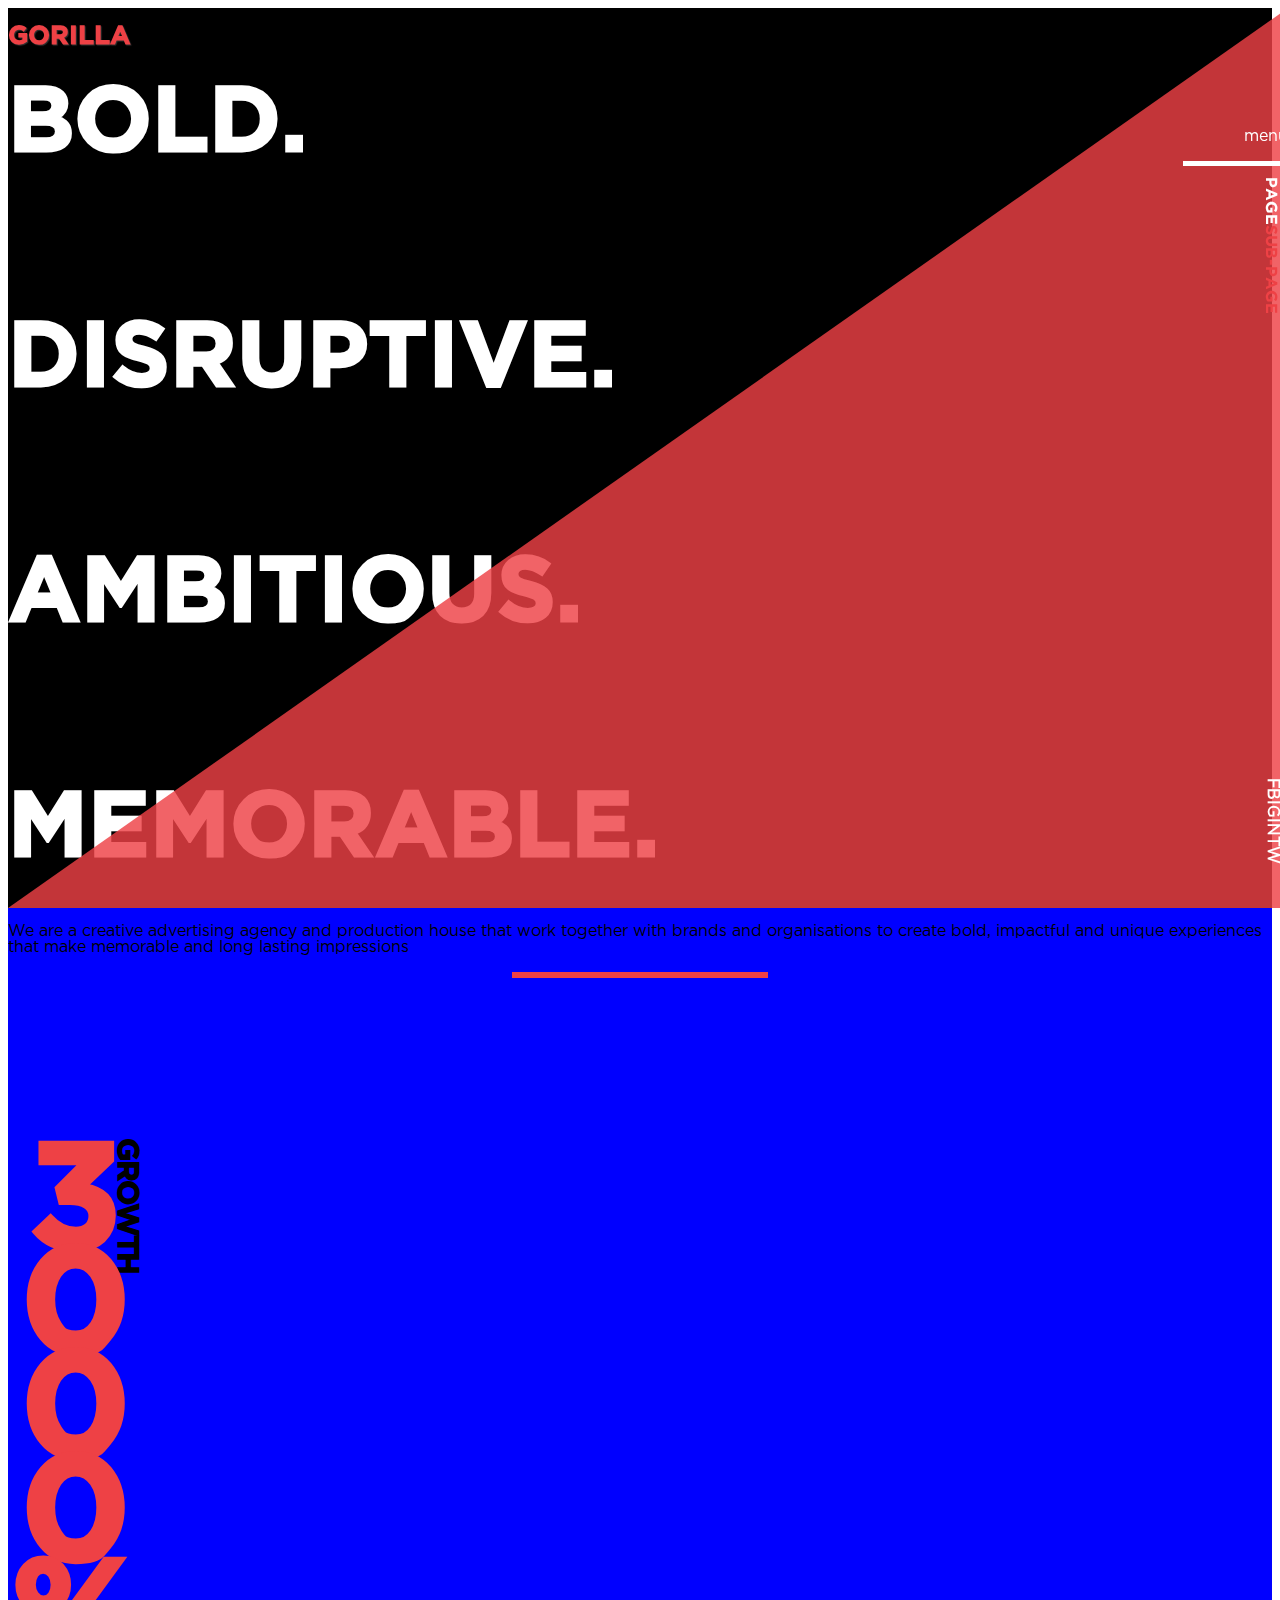
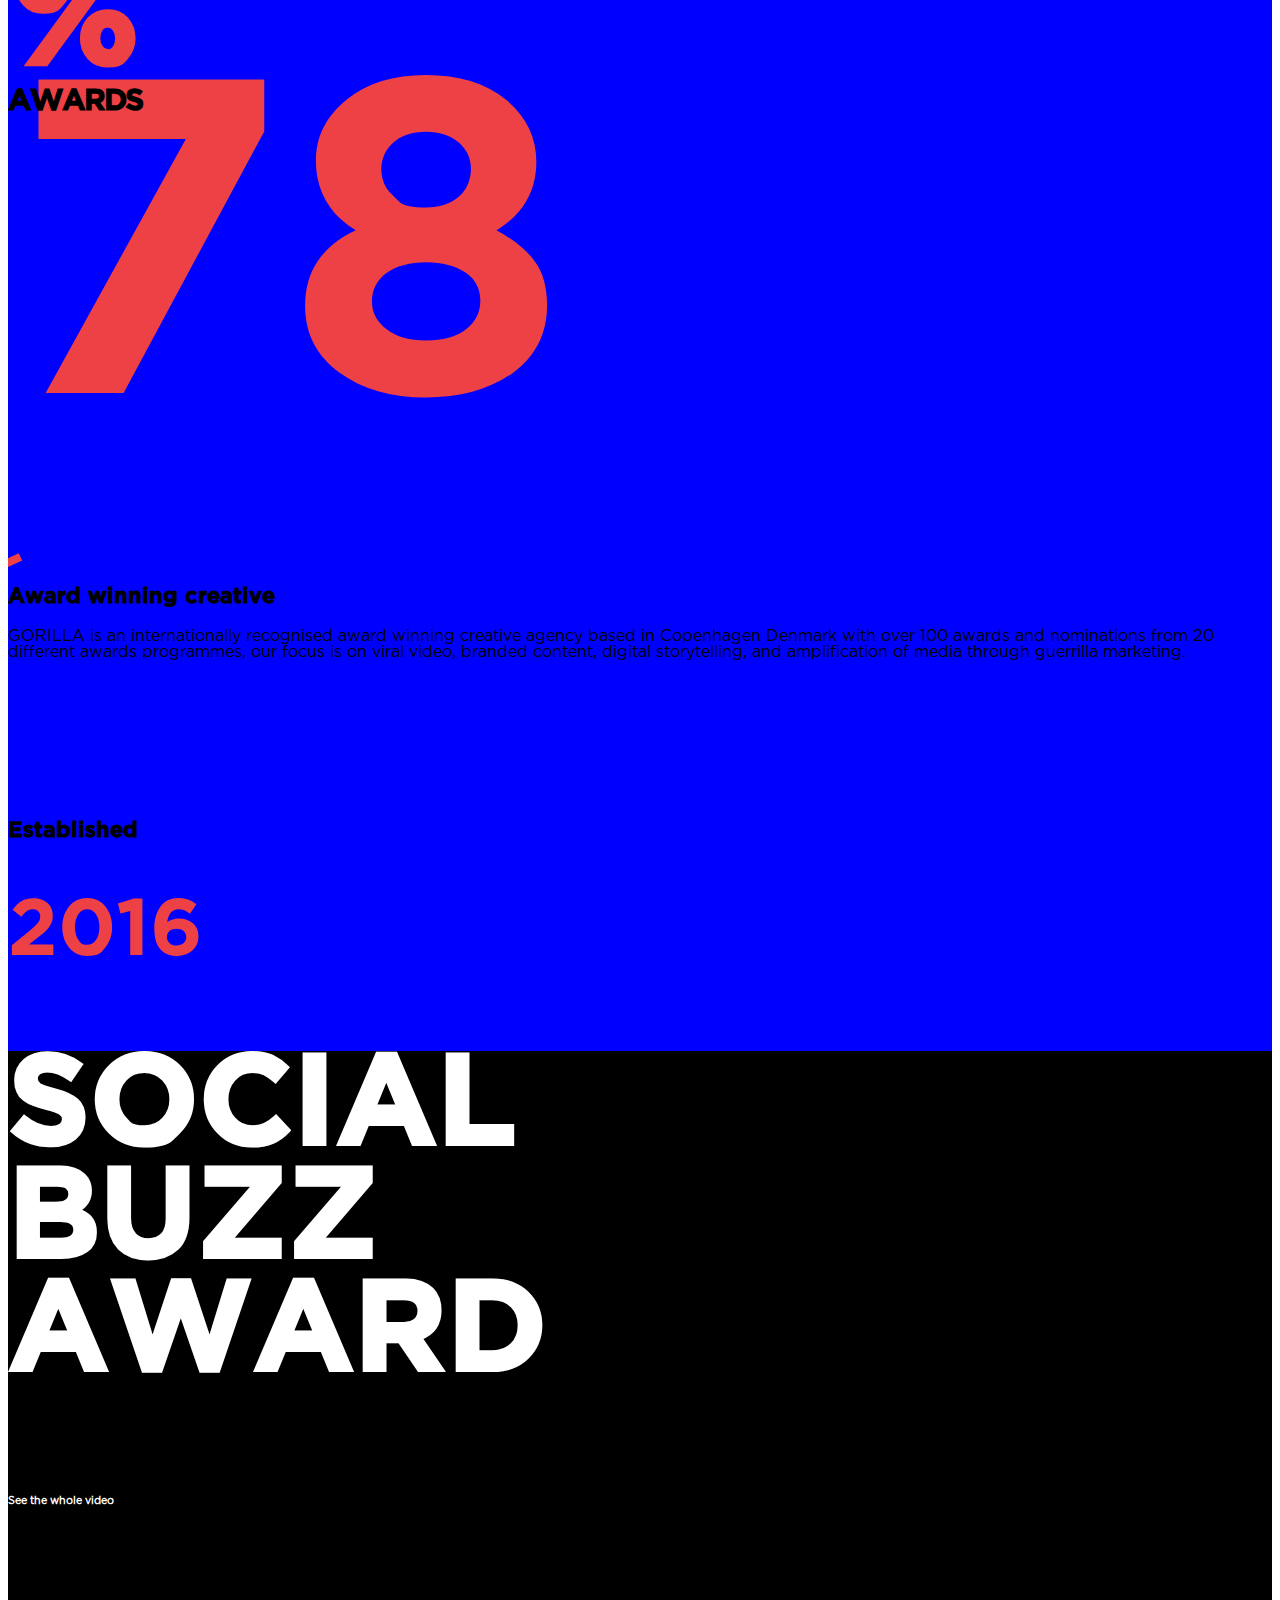
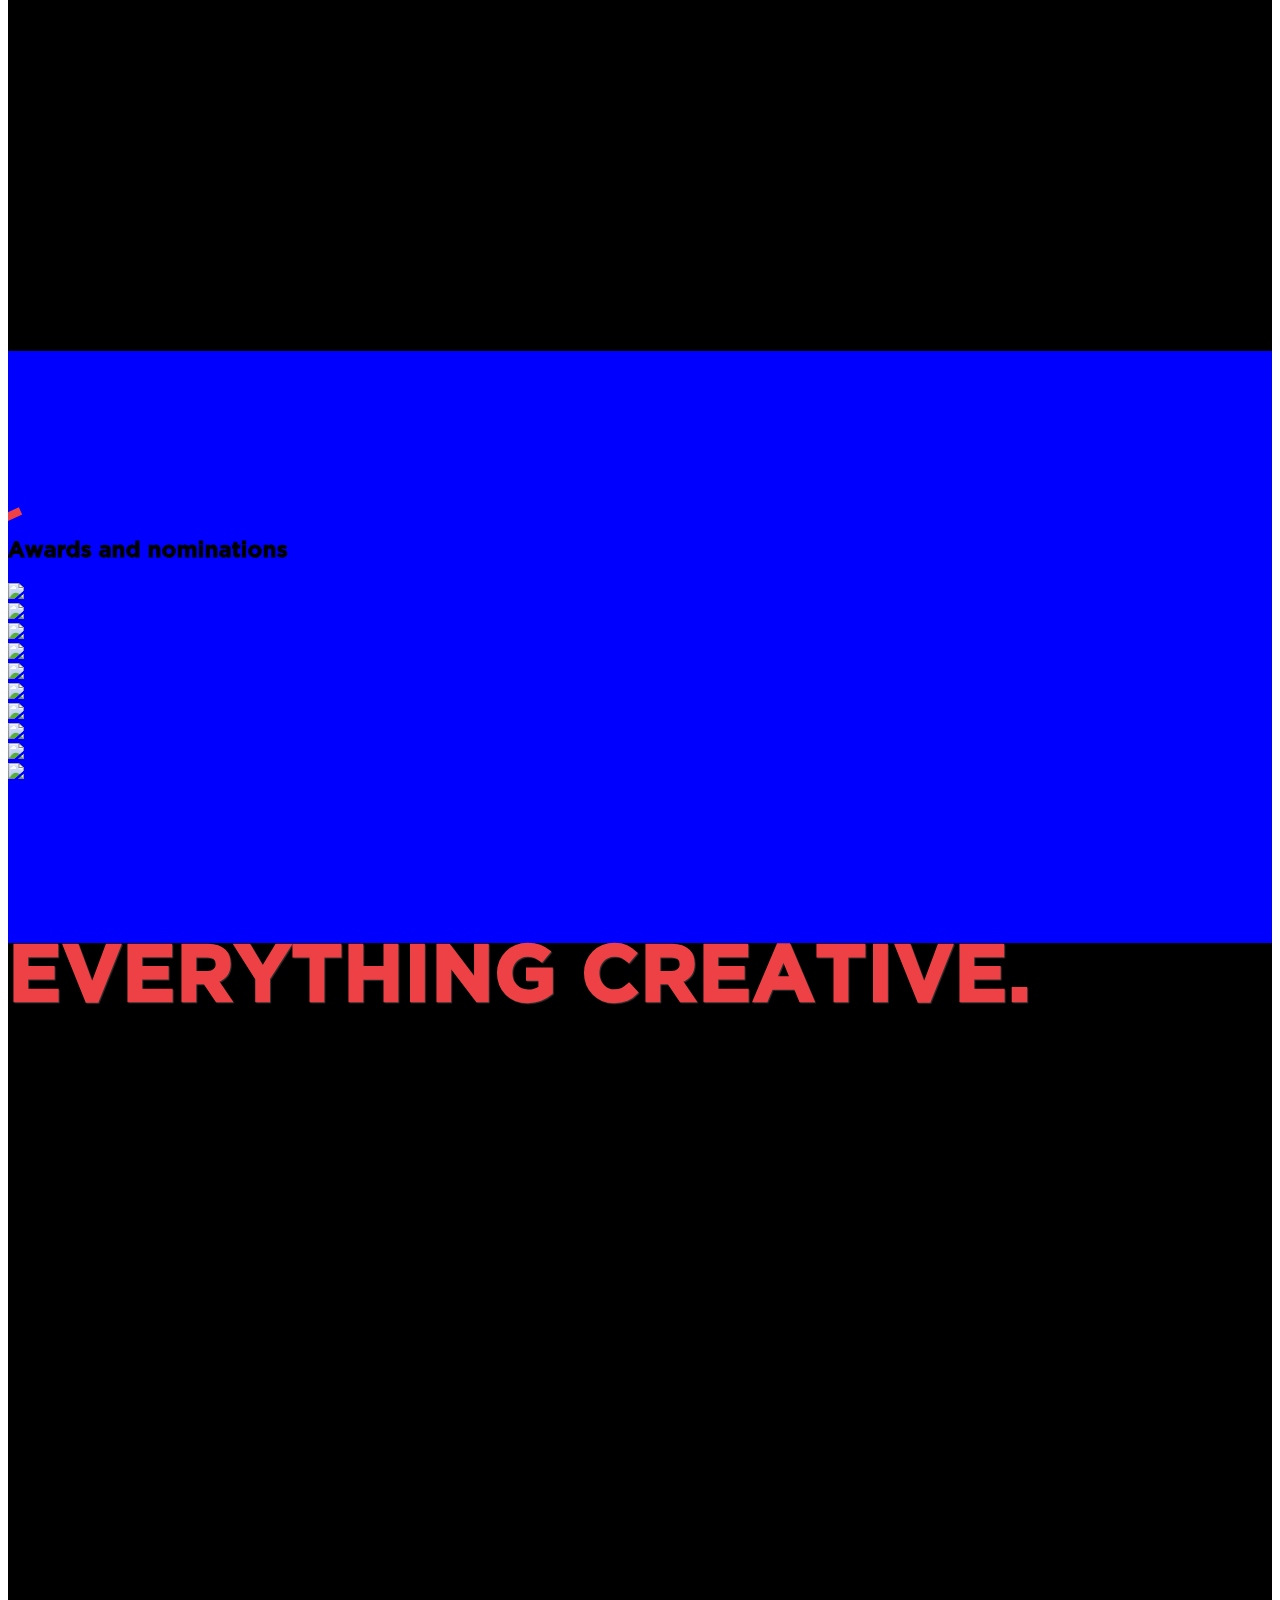
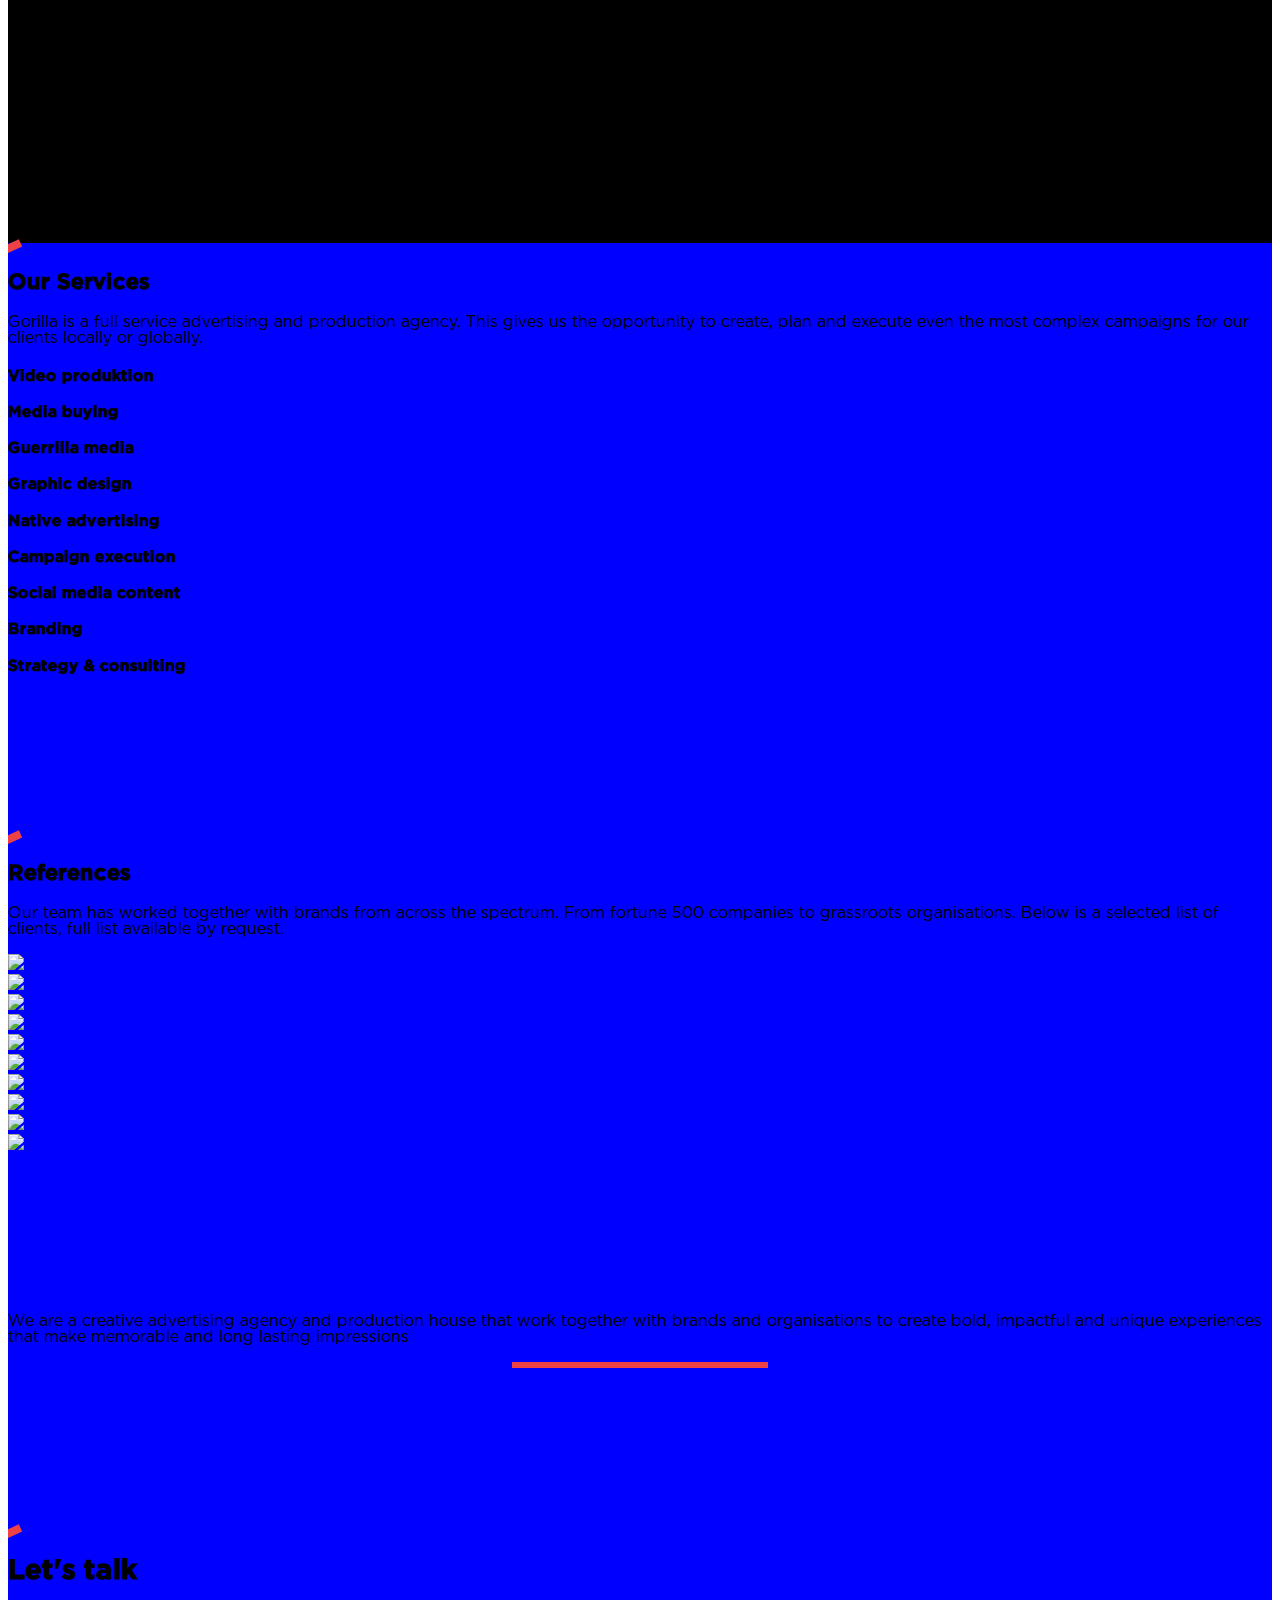
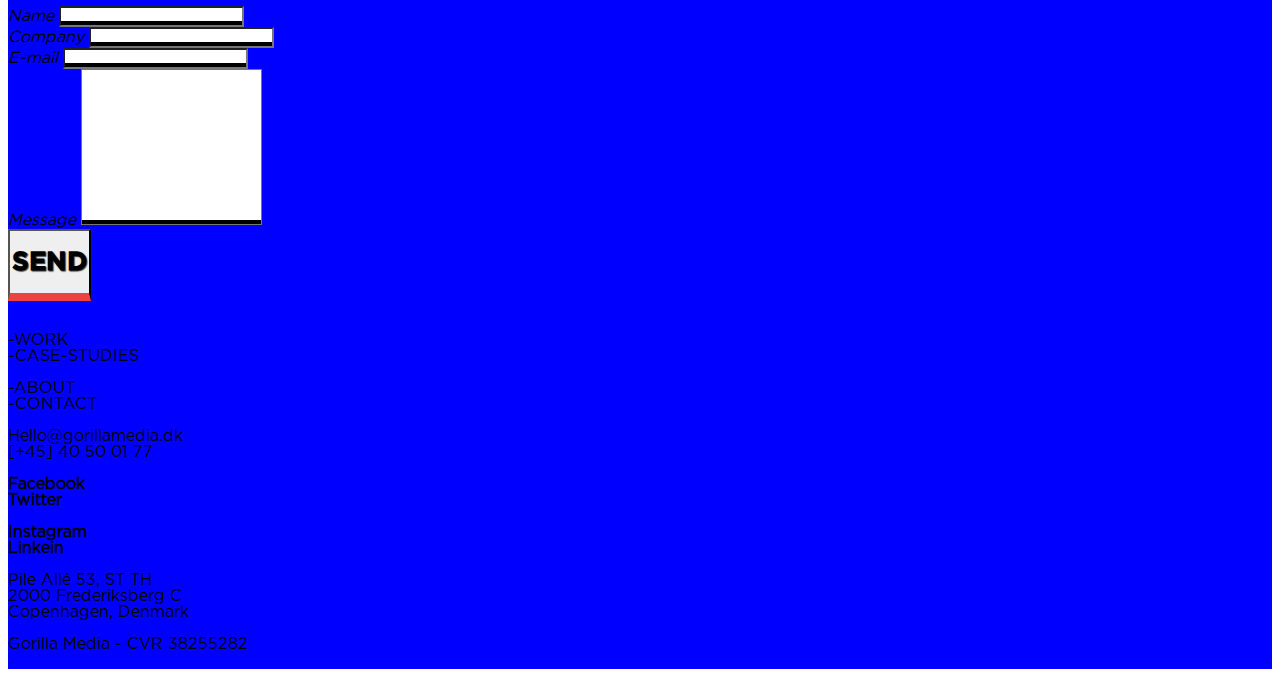
==== commit ecca6f00: "Merged" ====
--- a/index.html
+++ b/index.html
@@ -5,13 +5,14 @@
     <meta charset="UTF-8">
     <meta name="viewport" content="width=device-width, initial-scale=1, shrink-to-fit=no">
     <meta http-equiv="X-UA-Compatible" content="ie=edge">
-    <!--
-    <link href="https://stackpath.bootstrapcdn.com/bootstrap/4.3.1/css/bootstrap.min.css" rel="stylesheet"
-        integrity="sha384-ggOyR0iXCbMQv3Xipma34MD+dH/1fQ784/j6cY/iJTQUOhcWr7x9JvoRxT2MZw1T" crossorigin="anonymous">-->
+    
     <link rel="stylesheet"
         href="https://unpkg.com/bootstrap-material-design@4.1.1/dist/css/bootstrap-material-design.min.css"
         integrity="sha384-wXznGJNEXNG1NFsbm0ugrLFMQPWswR3lds2VeinahP8N0zJw9VWSopbjv2x7WCvX" crossorigin="anonymous">
-    <link rel="stylesheet" type="text/css" href="main-style.css">
+    
+    <link rel="stylesheet" type="text/css" href="css/main-style.css">
+    <link rel="stylesheet" type="text/css" href="css/secondary-style.css">
+
     <title>Gorilla-media</title>
 </head>
 
@@ -404,6 +405,55 @@
 
     <!--SECTION_8-->
     <!-- Lets Talk Contact place -->
+    <div class="container-fluid custom-contact-container">
+        <div class="row">
+            <div class="col-md"></div>
+            <div class="col-md-8">
+                <div class="custom-text-line"></div>
+                <h2 class="custom-lets-talk">Let's talk</h2>
+            </div>
+            <div class="col-md"></div>
+        </div>
+        <div class="row">
+            <div class="col-md"></div>
+            <div class="col-md-8">
+                <form>
+                    <div class="row">
+                        <div class="col-md-4">
+                            <div class="form-group">
+                                <label for="nameInput" class="bmd-label-floating">Name</label>
+                                <input type="text" class="form-control" id="nameInput">
+                            </div>
+                        </div>
+                        <div class="col-md-4">
+                            <div class="form-group">
+                                <label for="companyInput" class="bmd-label-floating">Company</label>
+                                <input type="text" class="form-control" id="companyInput">
+                            </div>
+                        </div>
+                        <div class="col-md-4">
+                            <div class="form-group">
+                                <label for="emailInput" class="bmd-label-floating">E-mail</label>
+                                <input type="email" class="form-control" id="emailInput">
+                            </div>
+                        </div>
+                    </div>
+                    <div class="row align-items-end">
+                        <div class="col-md-8">
+                            <div class="form-group">
+                                <label for="messageInput" class="bmd-label-floating">Message</label>
+                                <textarea class="form-control" id="messageInput" rows="10"></textarea>
+                            </div>
+                        </div>
+                        <div class="col">
+                            <button type="submit" class="btn custom-submit-button float-right"><h1>SEND</h1></button>
+                        </div>
+                    </div>
+                </form>
+            </div>
+            <div class="col-md"></div>
+        </div>
+    </div>
     <!-- HERE -->
 
 
@@ -461,202 +511,7 @@
         integrity="sha384-JjSmVgyd0p3pXB1rRibZUAYoIIy6OrQ6VrjIEaFf/nJGzIxFDsf4x0xIM+B07jRM"
         crossorigin="anonymous"></script>
 
-    <script>
-        $(document).ready(function () {
-
-
-            // **************************** NAVIGATION FUNCTIONS ******************************/
-            // NAVIGATION BREADCRUMBS
-            // WHEN POSTED ONLINE EDIT BELOW BASED ON BROWSER URL
-            var url_string = window.location.href;
-            url_string = url_string.split("gorillasite/").pop();
-            url_string = "page/sub-page";
-            // url_string = url_string.split(".").shift();
-            url_string = url_string.split("/");
-            // SHOW BREADCRUMBS ON SIDE
-            if (url_string.length === 1){
-                sBreadcrumb = "<li class='mt-4'>" + url_string + "</li>";
-                document.getElementById('breadcrumb-list').insertAdjacentHTML( 'beforeend', sBreadcrumb );
-            }
-            else if (url_string.length === 2) {
-                sBreadcrumbOne = "<li class='mt-4'>" + url_string[0] + "</li>";
-                sBreadcrumbTwo = "<li class='mt-4'>" + url_string[1] + "</li>";
-                document.getElementById('breadcrumb-list').insertAdjacentHTML( 'beforeend', sBreadcrumbOne );
-                document.getElementById('breadcrumb-list').insertAdjacentHTML( 'beforeend', sBreadcrumbTwo );
-            }
-            // MAKE A VERSION FOR SUB PAGES
-
-            
-            $('.nav-button').click(function () {
-                $('body').toggleClass('nav-open');
-
-                var menuVal = document.getElementById("txt-nav-menu").innerText;
-                switch (menuVal) {
-                    case "menu":
-                        // document.getElementById("txt-nav-menu").innerText="X";
-                        $('#txt-nav-menu').delay(400)
-                            .queue(function () {
-                                $(this).addClass('txt-X');
-                                document.getElementById("txt-nav-menu").innerText = "X";
-                                $(this).dequeue();
-                            })
-                        break;
-                    case "X":
-                        $('#txt-nav-menu').delay(400)
-                            .queue(function () {
-                                $('#txt-nav-menu').removeClass('txt-X')
-                                document.getElementById("txt-nav-menu").innerText = "menu";
-                                $(this).dequeue();
-                            })
-                        break;
-                }
-            });
-
-            $('.nav-button').on('click', function () {
-                $('.animated-icon1').toggleClass('open');
-                $('.menu-bar').toggleClass('react');
-                $('#navbar-row').toggleClass('h1-invert');
-            });
-
-            var prevScrollpos = window.pageYOffset;
-            window.onscroll = function () {
-                var currentScrollPos = window.pageYOffset;
-                if (prevScrollpos > currentScrollPos) {
-                    document.getElementById("navbar-row").style.top = "0";
-                    document.getElementById("navbar-row").style.opacity = "1";
-
-                    document.getElementById("burger-menu").style.left= "0"
-                    document.getElementById("right-side-menu").style.right= "0"
-                    
-                    document.getElementById("SML1").style.right= "0"
-                    document.getElementById("SML1").style.opacity= "1"
-                    document.getElementById("SML2").style.right= "0"
-                    document.getElementById("SML2").style.opacity= "1"
-                    document.getElementById("SML3").style.right= "0"
-                    document.getElementById("SML3").style.opacity= "1"
-                    document.getElementById("SML4").style.right= "0"
-                    document.getElementById("SML4").style.opacity= "1"
-                    
-                } else {
-                    document.getElementById("navbar-row").style.top = "-50px";
-                    document.getElementById("navbar-row").style.opacity = "0";
-                    
-                    document.getElementById("burger-menu").style.left = "-50px";
-                    document.getElementById("right-side-menu").style.right = "-50px";
-
-                    document.getElementById("SML1").style.right = "-40px";
-                    document.getElementById("SML1").style.opacity= "0"
-                    document.getElementById("SML2").style.right = "-30px";
-                    document.getElementById("SML2").style.opacity= "0"
-                    document.getElementById("SML3").style.right = "-20px";
-                    document.getElementById("SML3").style.opacity= "0"
-                    document.getElementById("SML4").style.right = "-10px";
-                    document.getElementById("SML4").style.opacity= "0"
-                    
-                }
-                prevScrollpos = currentScrollPos;
-            }
-        });
-
-        // COLOR CHANGERS ON SCROLL
-        $(window).scroll(function () {
-            // COLOR CHANGERS ON SCROLL
-            // SECTION POSITIONS
-            var white_section_1_pos = $('#white-section-1').offset().top;
-            var white_section_1_height = $('#white-section-1').height();
-
-            var white_section_3_pos = $('#white-section-3').offset().top;
-            var white_section_3_height = $('#white-section-3').height();
-
-            var white_section_5_pos = $('#white-section-5').offset().top;
-            var white_section_5_height = $('#white-section-5').height();
-
-            // COLOR CHANGING ITEMS POSITION
-            var menu_pos = $('.nav-button').offset().top;
-
-
-            var social_media_li_1_pos = $('.social-media-li-1').offset().top;
-            var social_media_li_2_pos = $('.social-media-li-2').offset().top;
-            var social_media_li_3_pos = $('.social-media-li-3').offset().top;
-            var social_media_li_4_pos = $('.social-media-li-4').offset().top;
-
-
-            if (menu_pos > white_section_1_pos && menu_pos < (white_section_1_pos + white_section_1_height) ||
-                menu_pos > white_section_3_pos && menu_pos < (white_section_3_pos + white_section_3_height) ||
-                menu_pos > white_section_5_pos && menu_pos < (white_section_5_pos + white_section_5_height)
-            ) {
-                $('.nav-button').addClass('menu_white');
-                $('.breadcrumbs li').addClass('menu_white');
-                $('.menu-bar').addClass('bar_white');
-                $('.animated-icon1 span').addClass('bar_white');
-
-
-                $('.nav-button').removeClass('menu_black');
-                $('.breadcrumbs li').removeClass('menu_black');
-                $('.menu-bar').removeClass('bar_black');
-                $('.animated-icon1 span').removeClass('bar_black')
-            }
-            else {
-                $('.nav-button').removeClass('menu_white');
-                $('.breadcrumbs li').removeClass('menu_white');
-                $('.menu-bar').removeClass('bar_white');
-                $('.animated-icon1 span').removeClass('bar_white');
-
-                $('.nav-button').addClass('menu_black');
-                $('.breadcrumbs li').addClass('menu_black');
-                $('.menu-bar').addClass('bar_black');
-                $('.animated-icon1 span').addClass('bar_black');
-            }
-
-            if (social_media_li_1_pos > white_section_1_pos && social_media_li_1_pos < (white_section_1_pos + white_section_1_height) ||
-                social_media_li_1_pos > white_section_3_pos && social_media_li_1_pos < (white_section_3_pos + white_section_3_height) ||
-                social_media_li_1_pos > white_section_5_pos && social_media_li_1_pos < (white_section_5_pos + white_section_5_height)
-            ) {
-                $('.social-media-li-1').addClass('menu_white');
-                $('.social-media-li-1').removeClass('menu_black');
-            }
-            else {
-                $('.social-media-li-1').removeClass('menu_white');
-                $('.social-media-li-1').addClass('menu_black');
-            }
-            if (social_media_li_2_pos > white_section_1_pos && social_media_li_2_pos < (white_section_1_pos + white_section_1_height) ||
-                social_media_li_2_pos > white_section_3_pos && social_media_li_2_pos < (white_section_3_pos + white_section_3_height) ||
-                social_media_li_2_pos > white_section_5_pos && social_media_li_2_pos < (white_section_5_pos + white_section_5_height)
-            ) {
-                $('.social-media-li-2').addClass('menu_white');
-                $('.social-media-li-2').removeClass('menu_black');
-            }
-            else {
-                $('.social-media-li-2').removeClass('menu_white');
-                $('.social-media-li-2').addClass('menu_black');
-            }
-            if (social_media_li_3_pos > white_section_1_pos && social_media_li_3_pos < (white_section_1_pos + white_section_1_height) ||
-                social_media_li_3_pos > white_section_3_pos && social_media_li_3_pos < (white_section_3_pos + white_section_3_height) ||
-                social_media_li_3_pos > white_section_5_pos && social_media_li_3_pos < (white_section_5_pos + white_section_5_height)
-            ) {
-                $('.social-media-li-3').addClass('menu_white');
-                $('.social-media-li-3').removeClass('menu_black');
-            }
-            else {
-                $('.social-media-li-3').removeClass('menu_white');
-                $('.social-media-li-3').addClass('menu_black');
-            }
-            if (social_media_li_4_pos > white_section_1_pos && social_media_li_4_pos < (white_section_1_pos + white_section_1_height) ||
-                social_media_li_4_pos > white_section_3_pos && social_media_li_4_pos < (white_section_3_pos + white_section_3_height) ||
-                social_media_li_4_pos > white_section_5_pos && social_media_li_4_pos < (white_section_5_pos + white_section_5_height)
-            ) {
-                $('.social-media-li-4').addClass('menu_white');
-                $('.social-media-li-4').removeClass('menu_black');
-            }
-            else {
-                $('.social-media-li-4').removeClass('menu_white');
-                $('.social-media-li-4').addClass('menu_black');
-            }
-            // **************************** NAVIGATION FUNCTIONS ******************************/
-
-        })
-
-    </script>
+    <script src="js/menu-functionalities.js"></script>
 </body>
 
 </html>--- a/css/main-style.css
+++ b/css/main-style.css
@@ -0,0 +1,372 @@
+/* POP UP MENU AND ANIMATION */
+/*HOW TO REMOVE DELAY ON SECOND TOGGLE*/
+.head-main{position: fixed;width: 100%; z-index: 1200;}
+.main-menu{width: 100%; height: 100%; opacity: 0; visibility: hidden;-webkit-transform: translateX(80vw);transform: translateX(80vw);}
+.nav-open .main-menu {opacity: 1; visibility: visible; background: rgba(238, 65, 69, 0.92); -webkit-transform: translateX(0px);transform: translateX(0px);}
+.main-menu{opacity: 0;-webkit-transform: translateX(40px);transform: translateX(40px);-webkit-animation-timing-function: cubic-bezier(.45,.005,0,1);-moz-animation-timing-function: cubic-bezier(.45,.005,0,1);-o-animation-timing-function: cubic-bezier(.45,.005,0,1);animation-timing-function: cubic-bezier(.45,.005,0,1);}
+.nav-open .main-menu{opacity: 1;}
+.main-menu {-webkit-transition-delay:0.5s; -moz-transition-delay:0.5s; -ms-transition-delay:0.5s; -o-transition-delay:0.5s; transition-delay:0.5s; }
+
+.row-spacing-nav-top{height:15vh;}
+
+/* GENERAL INFO IN THE POP UP MENU */
+.nav-general-info{position: absolute;right: 100px;bottom: 20px;
+}
+    .txt-nav-contact{color:#ffffff;}
+    /* END OF POP UP MENU */
+
+
+/* NAVIGATION*/
+.navbar-row{margin-top:1em; height: 60px;}
+/* GORILLA TEXT ID FOR HIDING */
+#navbar-row {
+    position: relative;
+    top: 0;
+    opacity: 1;
+    transition: top 0.3s, opacity 0.3s;
+    z-index: 2000;
+    height: 50px;
+  }
+    /* NAVIGATION TEXT AND BAR ON TOP RIGHT SIDE */
+.nav-button{position:relative; z-index:1111; text-align: right; color: #ffffff; transition: all 0.4s ease-in-out; cursor: pointer;}
+.txt-X{position: relative;right: 20px;font-weight: bolder;}
+
+.menu-bar{
+    width:105px;
+    height: 5px;
+    position: absolute;
+    z-index:1111;
+    background: #ffffff;
+    right:0;
+    transition: all 0.5s linear;
+	-webkit-animation-duration: 0.5s;
+    animation-duration: 0.5s;
+    }
+
+    @keyframes h-move {
+        0% {right: 0px;}
+       40% {right: -15px;}
+       95% {right: 5px;}
+       100% {right: 0px;}
+       }
+       .menu-bar.react{-webkit-animation-name: h-move;animation-name: h-move;}
+
+/* BREADCRUMBS ARE INDICATORS OF WHICH PAGE YOU ARE ON - TOP RIGHT SIDE */
+.breadcrumbs{
+    z-index: 2000;
+    position: absolute;
+    right: 10px;
+    color: #ffffff;
+    height: 300px;
+}
+.breadcrumbs li{
+    list-style: none;
+    writing-mode: vertical-rl;
+    text-transform: uppercase;
+    font-family: GothamBold;
+}
+.breadcrumbs li:nth-child(2){
+    color:#ee4145;
+}
+
+
+/* SOCIAL MEDIAS ON BOTTOM RIGHT */
+.nav-social-media{
+        position: fixed;
+        bottom: 20px;
+        right: 0px;
+        z-index: 2000;
+    }
+    .social-media-li-1, .social-media-li-2, .social-media-li-3, .social-media-li-4{
+        position: relative;
+        transition: all 0.4s ease-in-out;
+        color: #ffffff;
+        list-style: none;
+        writing-mode: vertical-rl;        
+    }
+    .social-media-li-1 a, .social-media-li-2 a, .social-media-li-3 a, .social-media-li-4 a{
+        color: inherit;
+        text-decoration:none;
+    }
+            /* CHANGE COLOR BASED ON SCROLL POSITION */
+            .menu_white {color: #ffffff;}
+            .menu_black {color: #000000;}
+            /* CHANGE BACKGROUND-COLOR BASED ON SCROLL POSITION */
+            .bar_white {background: #ffffff;}
+            .bar_black {background: #000000;}
+
+
+/* HAMBURGER MENU LEFT SIDE with ANIMATIONS */
+.animated-icon1{
+    width: 40px;
+    height: 20px;
+    position: relative;
+    z-index:1111;
+    margin: 0px;
+    -webkit-transform: rotate(0deg);
+    -moz-transform: rotate(0deg);
+    -o-transform: rotate(0deg);
+    transform: rotate(0deg);
+    -webkit-transition: .5s ease-in-out;
+    -moz-transition: .5s ease-in-out;
+    -o-transition: .5s ease-in-out;
+    transition: .5s ease-in-out;
+    cursor: pointer;
+    -webkit-transform: translateX(0px);transform: translateX(0px);
+    }
+    .animated-icon1 span{
+    display: block;
+    position: absolute;
+    height: 3px;
+    width: 100%;
+    border-radius: 9px;
+    opacity: 1;
+    left: 0;
+    -webkit-transform: rotate(0deg);
+    -moz-transform: rotate(0deg);
+    -o-transform: rotate(0deg);
+    transform: rotate(0deg);
+    -webkit-transition: .25s ease-in-out;
+    -moz-transition: .25s ease-in-out;
+    -o-transition: .25s ease-in-out;
+    transition: .25s ease-in-out;
+    } 
+    .animated-icon1 span:nth-child(1) {
+    left:10px;
+    top: 0px;
+    } 
+    .animated-icon1 span:nth-child(2) {
+    top: 8px;
+    }
+    .animated-icon1 span:nth-child(3) {
+    left:10px;
+    top: 16px;
+    }
+    .animated-icon1.open span:nth-child(1) {
+    -webkit-transform: rotate(-180deg);
+    -moz-transform: rotate(-180deg);
+    -o-transform: rotate(-180deg);
+    transform: rotate(-180deg);
+    }
+    .animated-icon1.open span:nth-child(2) {
+    opacity: 0;
+    left: 50vw;
+    } 
+    .animated-icon1.open span:nth-child(3) {
+    -webkit-transform: rotate(180deg);
+    -moz-transform: rotate(180deg);
+    -o-transform: rotate(180deg);
+    transform: rotate(180deg);
+    }
+
+/* GLOBAL STYLING classes used all over */
+html, body {
+    max-width: 100%;
+    overflow-x: hidden;
+    background-color: #ffffff;
+    font-family: Gotham;
+}
+.row-gaps{
+    margin-top: 160px;
+}
+/* KUBELJ STRESCA */
+div.custom-text-line {
+    width: 40px;
+    height: 8px;
+    background-color: #ee4145;
+    -ms-transform: rotate(-25deg) translate(-25px, -7px);
+    -webkit-transform: rotate(-25deg) translate(-25px, -7px);
+    transform: rotate(-25deg) translate(-25px, -7px);
+}
+.row-spacing{
+    height: 20vh;
+}
+/* END OF GLOBAL STYLING */
+
+/*FONT STYLING*/
+@font-face {
+    font-family: Gotham;
+    src: url(../fonts/GothamPro.woff);
+}
+@font-face {
+    font-family: GothamBold;
+    src: url(../fonts/GothamPro-Bold.woff);
+}
+@font-face {
+    font-family: GothamBlack;
+    src: url(../fonts/GothamPro-Black.woff);
+}
+h1 {
+    transition: text-shadow 0.5s ease;
+    font-family: GothamBold;
+    font-size: 26px;
+    color: #ee4145;
+    text-shadow:  #343434 1px 1px 1px;
+}
+h1.h1-invert {
+        text-shadow:  #f5f5f5 1px 1px 1px;
+        /* BELOW IS BORDER FOR TEXT */
+        /* text-shadow: -1px 1px 0 #ffffff, 1px 1px 0 #ffffff, 1px -1px 0 #ffffff, -1px -1px 0 #ffffff; */
+}
+h2 {
+    font-family: GothamBold;
+    font-size: 28px;
+    color: #ffffff;
+}
+.h2-headlines{
+    font-size: 92px;
+}
+.h2-social-buzz{
+    font-size: 128px;
+    text-transform: uppercase;
+}
+h3 {
+    font-family: GothamBold;
+    font-size: 22px;
+}
+h4 {
+    font-family: GothamBold;
+}
+h6 {
+    font-family: Gotham;
+    color: #ffffff;
+}
+p {
+    font-family: Gotham;
+}
+/*FONT Styling END*/
+
+/* REMOVE ALL CONTAINER HEIGHTS WHEN DONE */
+
+/* SECTION_1 also used in POP UP MENU */
+#white-section-1{
+    background-image: url('images/black\ gorilla_cmyk.png');
+    background-repeat: no-repeat;
+    background-position-x: center;
+    background-position-y: center;
+    
+}
+.red-coat {
+    position: absolute;
+    width: 0; 
+    height: 0; 
+    border-top: 100vh solid transparent;
+    border-right: 100vw solid rgba(238, 65, 69, 0.82);
+  }
+.full-height-container-flex {
+    display: flex;
+    align-items: center;
+    flex-wrap: wrap;
+    background-color: #000000;
+    height: 100vh;
+}
+.row-flex {
+    width: 100%;
+}
+.row-flex a{
+    text-decoration: none;
+}
+
+
+/* SECTION_2 classes */
+
+.txt-growth-3000 {
+    writing-mode: vertical-rl;
+    font-size: 30px;
+    letter-spacing: -2px;	
+}
+.red-bar{
+        margin: 0 auto;
+        width:20vw;
+        height: 6px;
+        background: #ee4145;
+        margin-bottom: 160px;
+}
+.z-index-3{
+    z-index: 3;
+    position: relative;
+}
+.txt-3000{
+    text-orientation: upright;
+    font-family: GothamBold;
+    font-size: 5em;
+    line-height: .5em;
+    letter-spacing: -.2em;
+    color: #ee4145;
+    z-index: 2;
+}
+.txt-2016{
+    font-family: GothamBold;
+    font-size: 5em;
+    line-height: .3em;
+    color: #ee4145;
+    z-index: 2;
+}
+.txt-award{
+    font-size: 30px;
+    letter-spacing: -2px;
+    
+}
+.txt-78{
+    padding: 0;
+    font-family: GothamBold;
+    font-size: 35vw;
+    line-height: 47%;
+    color: #ee4145;
+    z-index: 2;
+}
+/* SECTION_3 (video) classes */
+/**/
+.full-height-container{
+    height: 100vh;
+    background-color: #000000;
+}
+
+/* SECTION 5*/
+.txt-everything-creative{
+    font-size: 5em;
+}
+
+
+
+
+/* MOBILE EXCEPTIONS */
+@media (max-width: 768px) {
+    #white-section-1{
+        background-image: url('images/black\ gorilla_cmyk@2x-MOB.png');
+    }
+    .menu-bar{
+        width:55px;
+        height: 3px;
+    }
+    .nav-general-info{
+        position: relative;
+        right: auto;
+        bottom: auto;
+    }
+    .txt-award{
+        font-size: 22px;
+    }
+    .txt-growth-3000{
+        font-size: 22px;
+    }
+    .txt-78{
+        font-size: 35vh;
+        line-height: 38%;
+    }
+    .h2-social-buzz{
+        font-size: 48px;
+    }
+    .txt-everything-creative{
+        font-size: 2.5em;
+    }
+    .h2-headlines{
+        font-size: 32px;
+    }
+    .red-bar{
+        width: 35vw;
+    }
+    .row-spacing{
+        height: 40vh;
+    }
+}
--- a/css/secondary-style.css
+++ b/css/secondary-style.css
@@ -0,0 +1,182 @@
+body{
+    background-color: blue;
+}
+
+body::-webkit-scrollbar {
+    width: 12px;
+    background: transparent;
+}
+
+body::-webkit-scrollbar-thumb {
+    background-color: #ee4145; }
+
+/* START Page Title */
+.custom-page-title{
+    font-size: 8vw;
+    color: black;
+}
+
+.custom-text-red{
+    color: #ee4145;
+}
+
+@media only screen and (max-width: 720px) {
+    .custom-page-title {
+        font-size: 8vh;
+    }
+}
+/* END Page Title */
+
+/* START Contact List */
+.custom-contact-list li{
+    font-size: 20px;
+    font-weight: bold;
+}
+.custom-contact-list-padded li{
+    padding-bottom: 30px;
+}
+/* END Contact List */
+
+/* START Contact / let's talk form */
+.custom-lets-talk {
+    color: black;
+}
+
+.custom-contact-container label{
+    font-style: italic;
+}
+
+div.custom-text-line {
+    width: 40px;
+    height: 8px;
+    background-color: #ee4145;
+    -ms-transform: rotate(-25deg) translate(-25px, -7px);
+    -webkit-transform: rotate(-25deg) translate(-25px, -7px);
+    -moz-transform: rotate(-25deg) translate(-25px, -7px);
+    transform: rotate(-25deg) translate(-25px, -7px);
+}
+
+textarea {
+    resize: none;
+}
+
+textarea::-webkit-scrollbar {
+    width: 12px; 
+}
+
+textarea::-webkit-scrollbar-thumb {
+    background-color: black; }
+
+.form-control {
+    background-image: linear-gradient(0deg,#000000 4px,rgba(0,150,136,0) 0),linear-gradient(0deg,rgba(0,0,0,.26) 4px,transparent 0)
+}
+
+.is-focused .form-control {
+    background-image: linear-gradient(0deg,#000000 4px,rgba(0,150,136,0) 0),linear-gradient(0deg,rgba(0,0,0,.26) 4px,transparent 0);
+}
+
+.is-focused .bmd-label-floating {
+    color: black;
+}
+
+.custom-submit-button{
+    border-bottom: 8px #ee4145 solid;
+    font-size: 20px;
+    padding: 2px;
+    margin-bottom: 1rem;
+}
+.custom-submit-button h1{
+    color: black;;
+}
+/* END Contact / let's talk form */
+
+/* START Case studies */
+.custom-botom-thick-border {
+    border-bottom: 16px solid #ee4145;
+}
+
+.custom-case-studies-container .col {
+    padding-right: 50px;
+    padding-left: 50px;
+}
+
+.custom-single-image-container {
+    position: relative;
+    text-align: center;
+    color: white;
+  }
+
+.custom-image-text-centered {
+    position: absolute;
+    top: 50%;
+    left: 50%;
+    transform: translate(-50%, -50%);
+  }
+
+.custom-image-text-bottom {
+    position: absolute;
+    bottom: 1px;
+    left: 50%;
+    transform: translate(-50%, -50%);
+  }
+  
+.custom-image-text-top{
+    position: absolute;
+    bottom: 90%;
+    left: 50%;
+    transform: translate(-50%, -50%);
+  }
+/* END Case studies */
+
+/* START Case studies specific */
+.custom-case-jumbotron {
+    height: 95vh;
+    min-height: 600px;
+    position: relative;
+    -webkit-background-size: cover;
+    -moz-background-size: cover;
+    -o-background-size: cover;
+    background-size: cover;
+}
+
+.custom-position-bottom {
+    position: absolute;
+    bottom: 10%;
+}
+
+#iamdanish-jumbotron {
+    background: url("images/iamdanishbg.png") no-repeat center center fixed;
+    -webkit-background-size: cover;
+    -moz-background-size: cover;
+    -o-background-size: cover;
+    background-size: cover;
+}
+#gorilla-jumbotron {
+    background: url("images/gorillabg.png") no-repeat center center fixed;
+    -webkit-background-size: cover;
+    -moz-background-size: cover;
+    -o-background-size: cover;
+    background-size: cover;
+}
+/* END Case studies specific */
+
+/* START Work */
+i.custom-down-arrow {
+    border: solid #ee4145;
+    border-width: 0 2px 2px 0;
+    display: inline-block;
+    padding: 8px;
+    transform: rotate(45deg);
+    -webkit-transform: rotate(45deg);
+    margin-bottom: 3px;
+	/* width: 6vmin;
+	height: 6vmin;
+	box-sizing: border-box;
+	position: absolute;
+	left: 50%;
+	top: 50%;
+    transform: rotate(-45deg);
+    border-bottom: 1px black solid;
+    border-left: 1px black solid; */
+}
+/* END Work */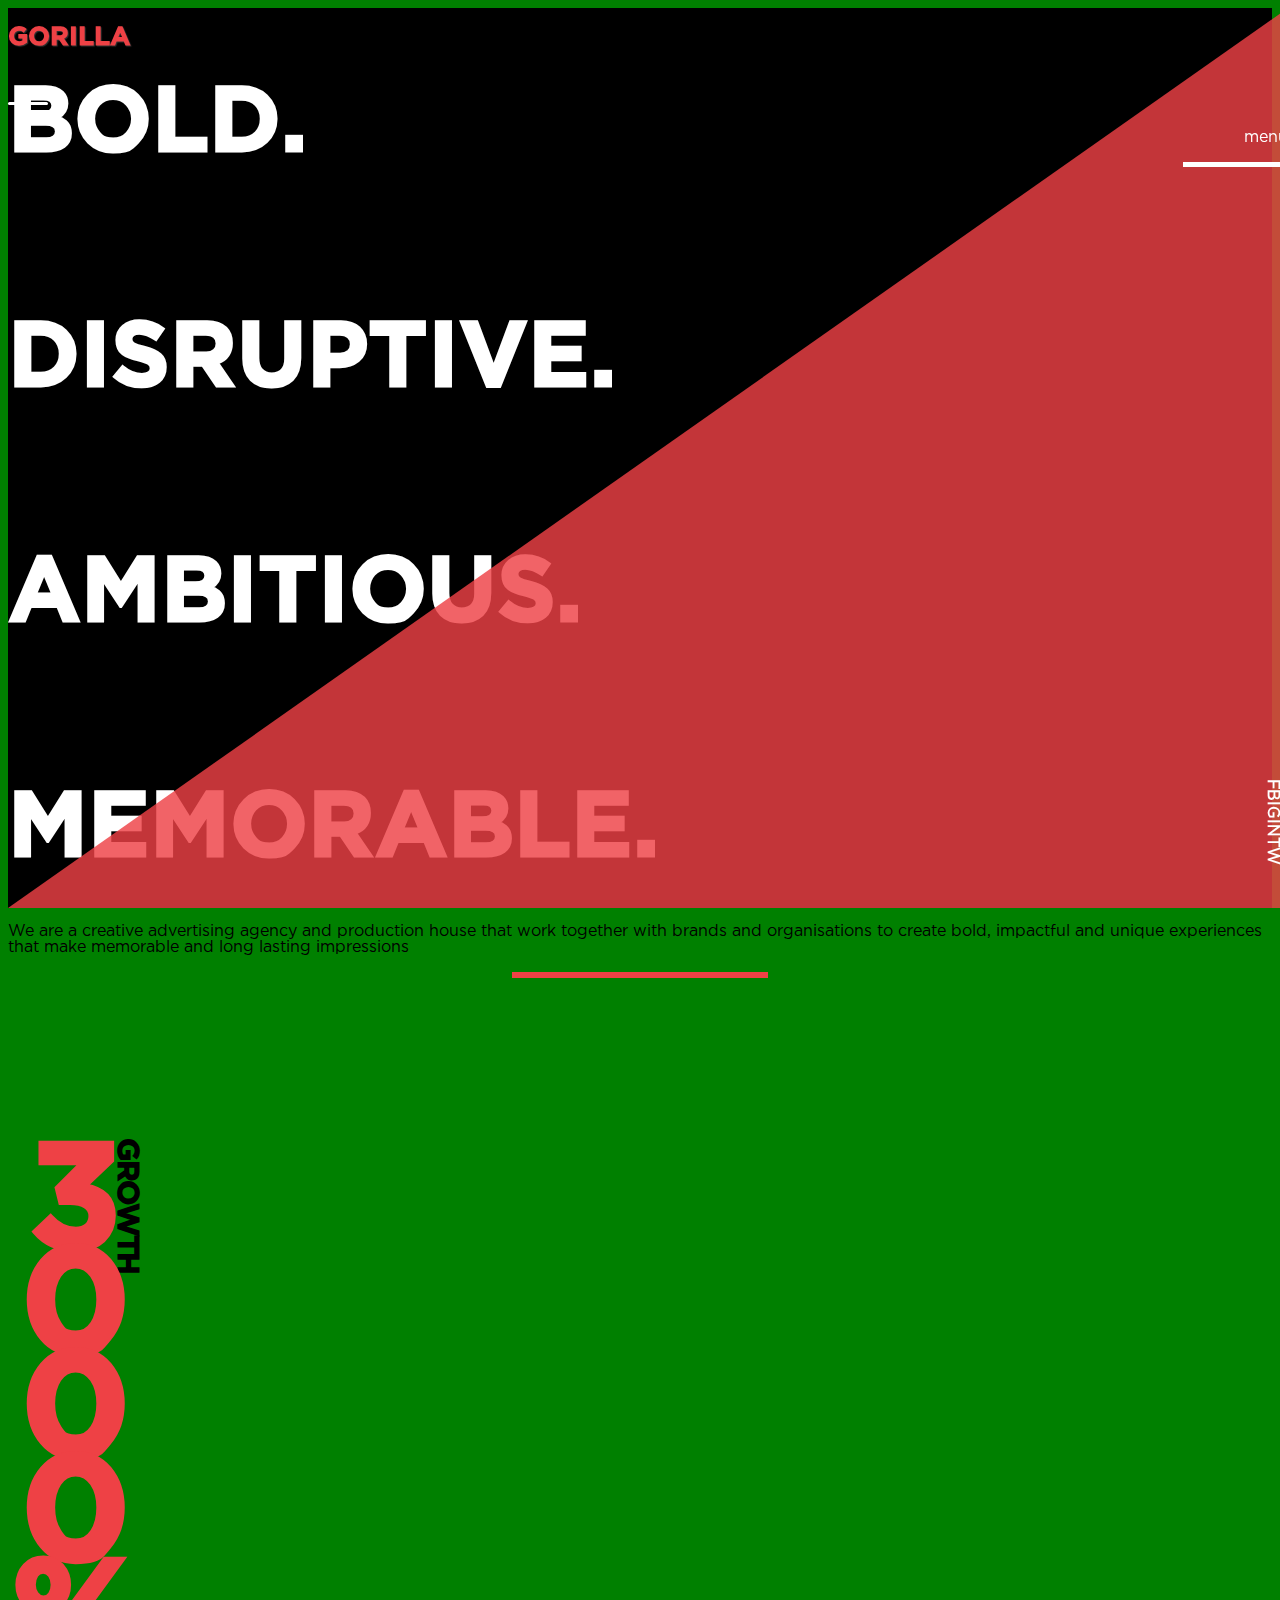
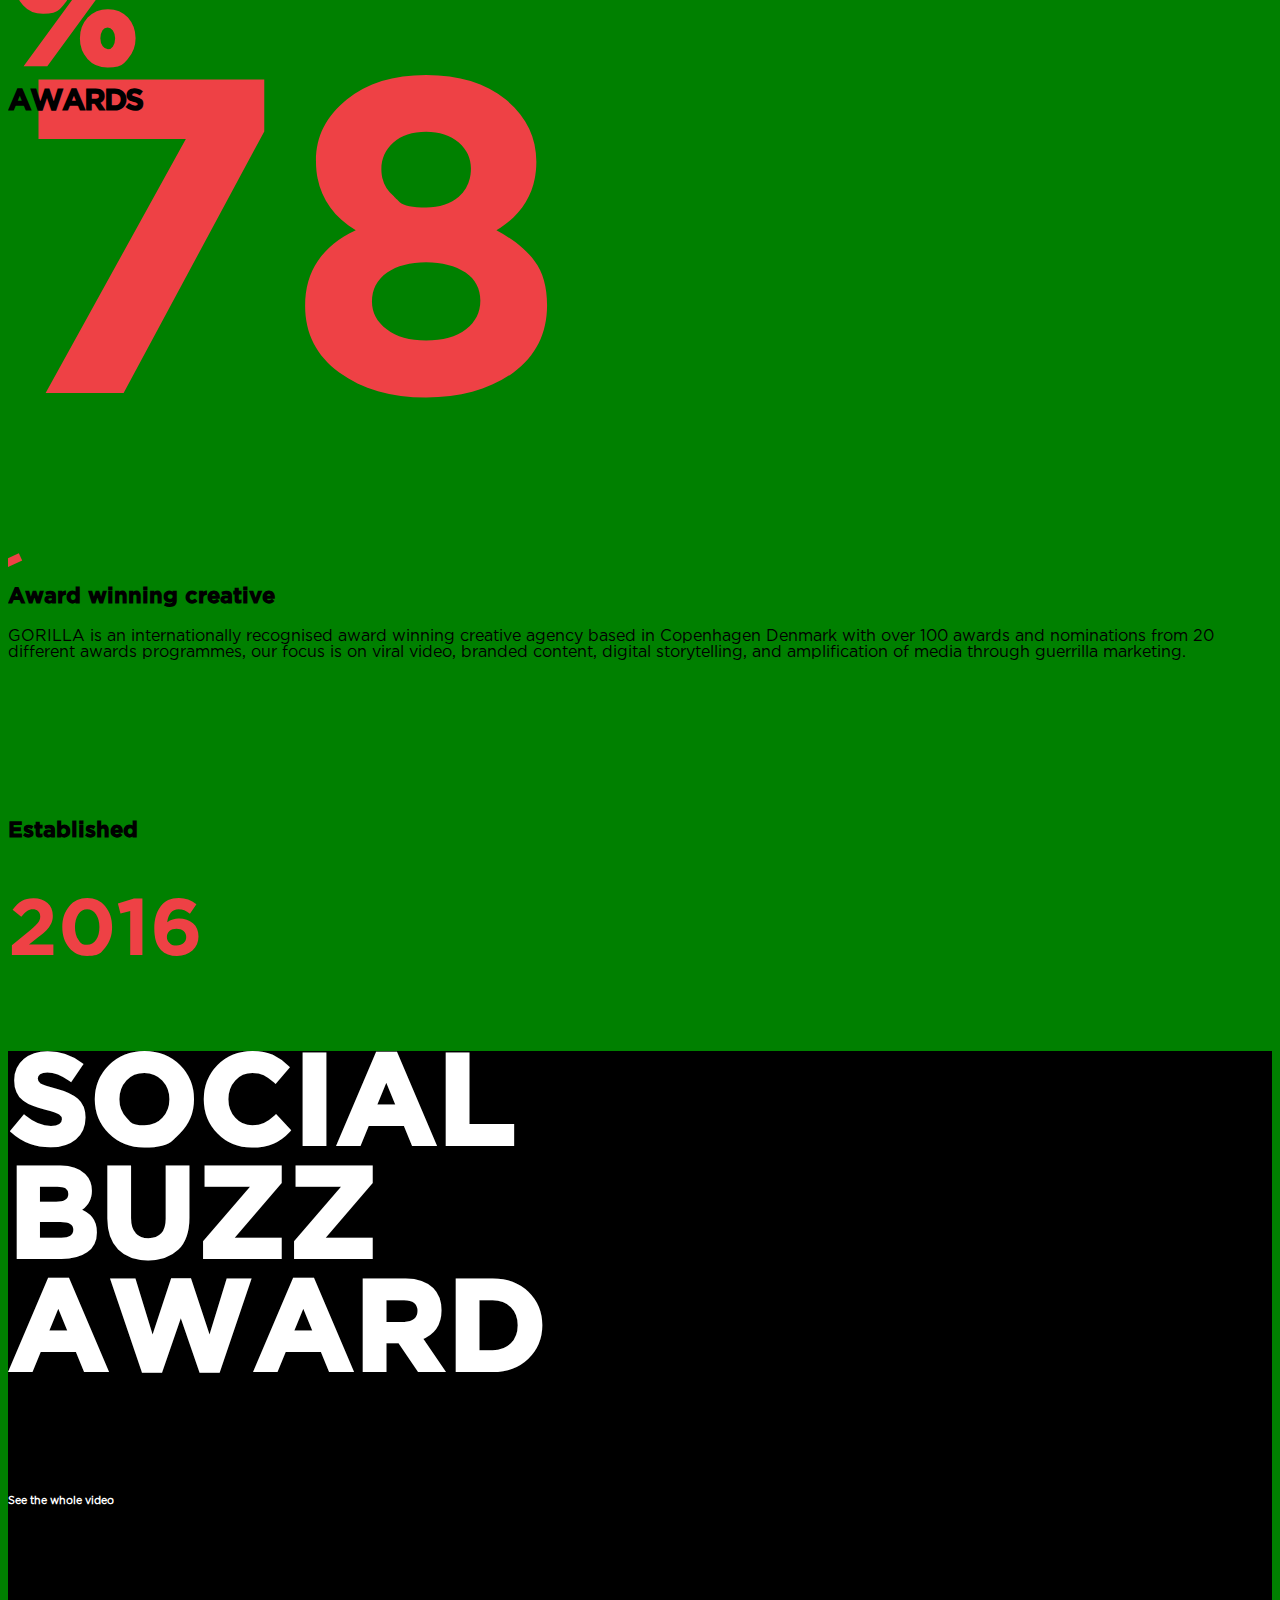
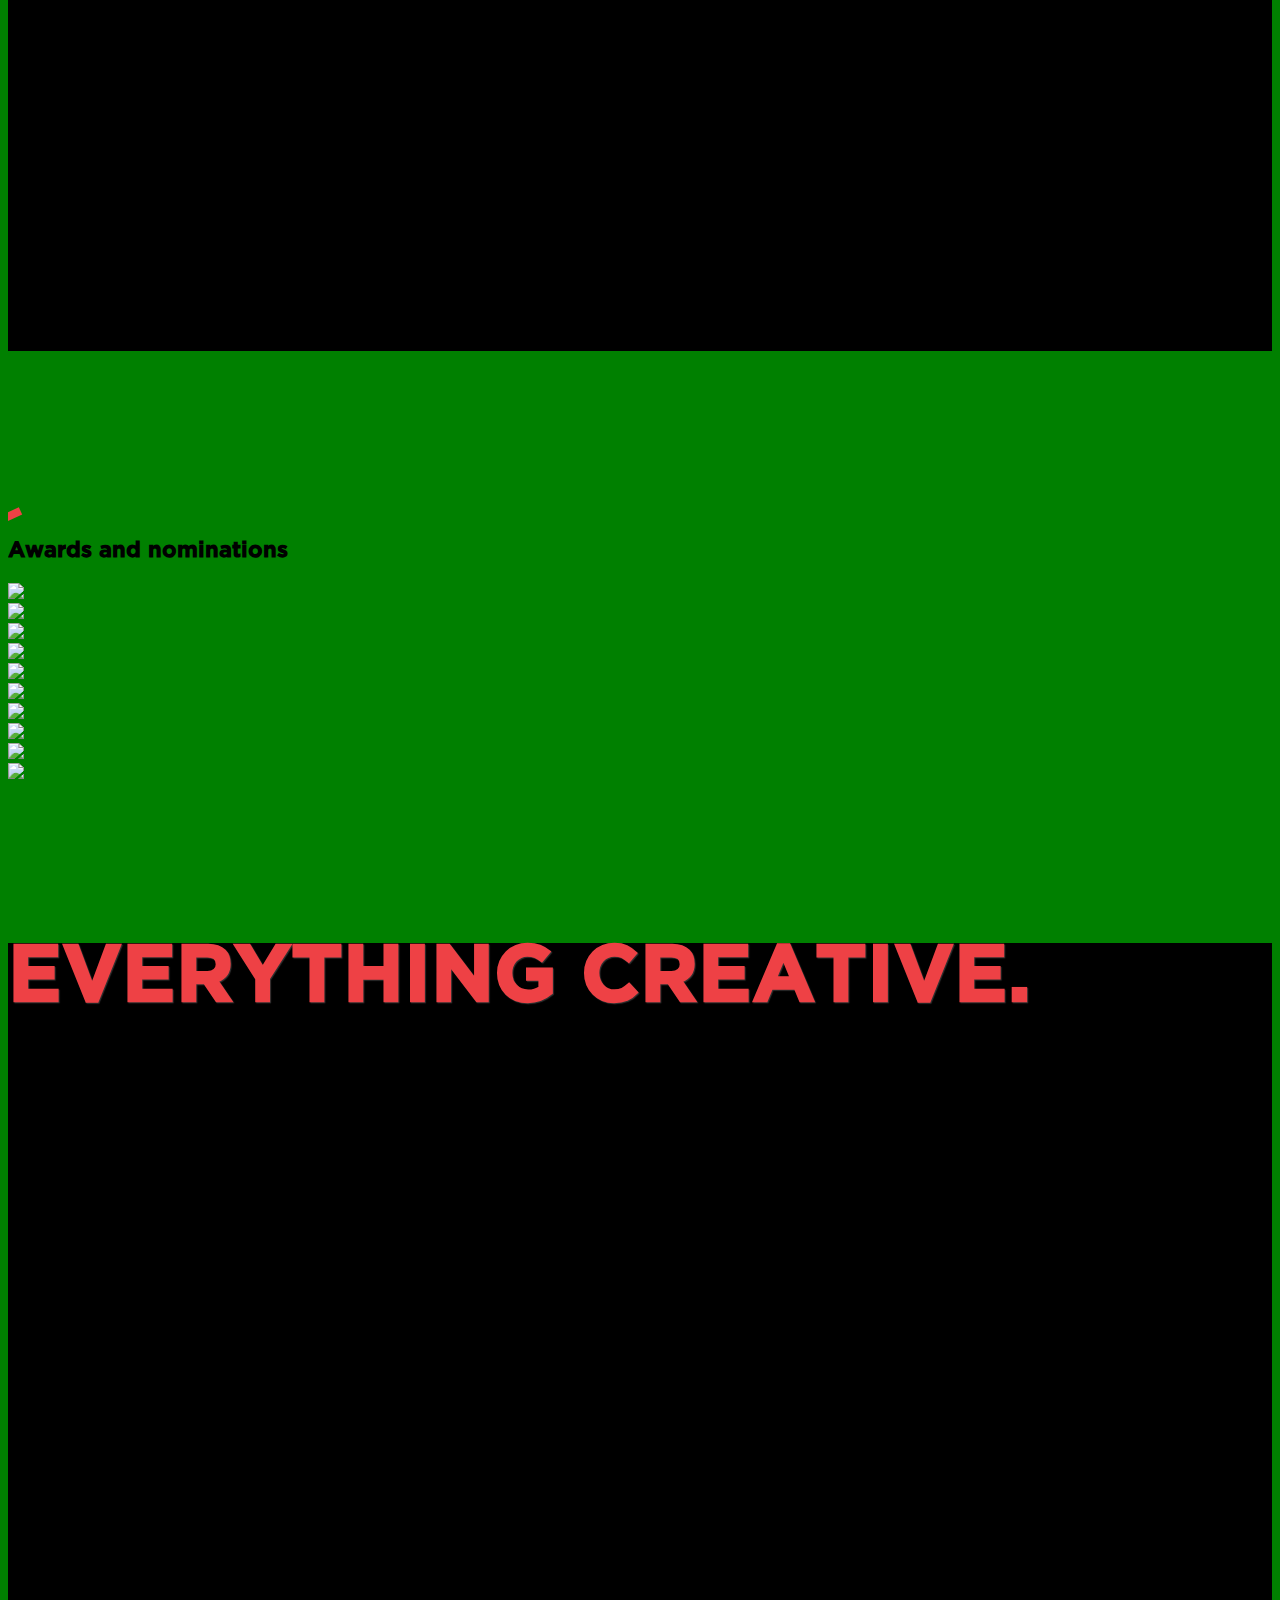
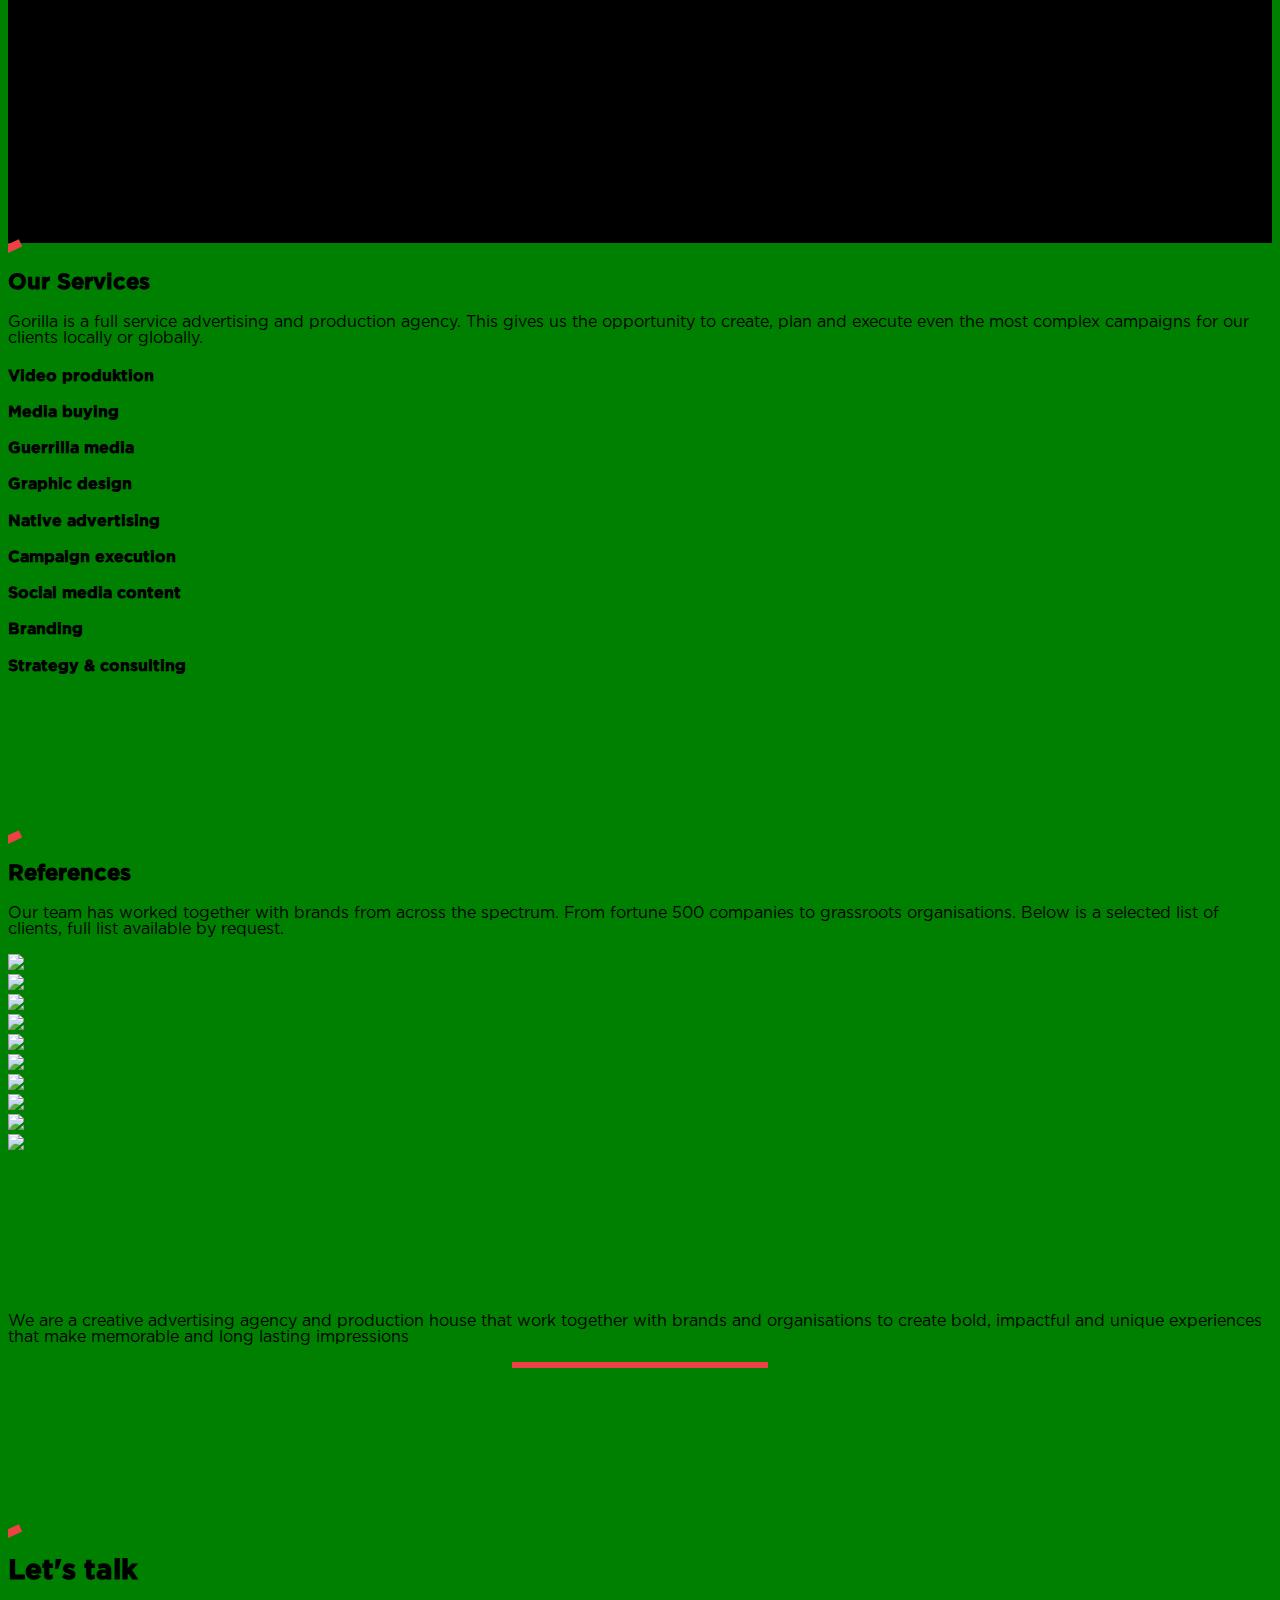
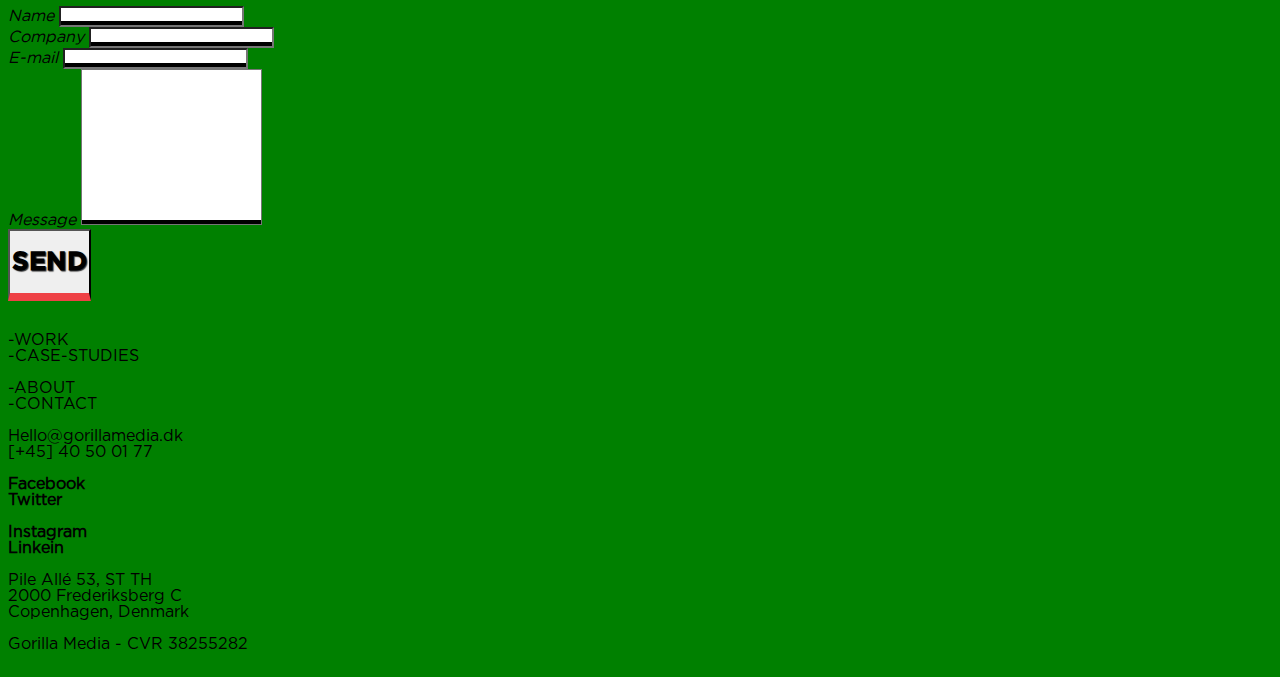
==== commit c6df1164: "fixed menu update, will continue working on it and work page" ====
--- a/index.html
+++ b/index.html
@@ -125,7 +125,7 @@
     <!--SECTION_1-->
     <div class="red-coat"></div>
 
-    <div id="white-section-1" class="container-fluid d-flex full-height-container-flex">
+    <div id="white-section-1" class="container-fluid d-flex full-height-container-flex first-section">
 
         <!--Below Two items just for spacing-->
         <div class="row row-spacing"></div>
--- a/css/main-style.css
+++ b/css/main-style.css
@@ -28,7 +28,7 @@
     height: 50px;
   }
     /* NAVIGATION TEXT AND BAR ON TOP RIGHT SIDE */
-.nav-button{position:relative; z-index:1111; text-align: right; color: #ffffff; transition: all 0.4s ease-in-out; cursor: pointer;}
+.nav-button{position:relative; z-index:1111; text-align: right; color: #000000; transition: all 0.4s ease-in-out; cursor: pointer;}
 .txt-X{position: relative;right: 20px;font-weight: bolder;}
 
 .menu-bar{
@@ -36,7 +36,7 @@
     height: 5px;
     position: absolute;
     z-index:1111;
-    background: #ffffff;
+    background: #000000;
     right:0;
     transition: all 0.5s linear;
 	-webkit-animation-duration: 0.5s;
@@ -56,14 +56,16 @@
     z-index: 2000;
     position: absolute;
     right: 10px;
-    color: #ffffff;
+    color: #000000;
     height: 300px;
+    
 }
 .breadcrumbs li{
     list-style: none;
     writing-mode: vertical-rl;
     text-transform: uppercase;
     font-family: GothamBold;
+    transition: all 0.4s ease-in-out;
 }
 .breadcrumbs li:nth-child(2){
     color:#ee4145;
@@ -80,7 +82,7 @@
     .social-media-li-1, .social-media-li-2, .social-media-li-3, .social-media-li-4{
         position: relative;
         transition: all 0.4s ease-in-out;
-        color: #ffffff;
+        color: #000000;
         list-style: none;
         writing-mode: vertical-rl;        
     }
@@ -122,6 +124,7 @@
     border-radius: 9px;
     opacity: 1;
     left: 0;
+    
     -webkit-transform: rotate(0deg);
     -moz-transform: rotate(0deg);
     -o-transform: rotate(0deg);
@@ -163,7 +166,7 @@
 html, body {
     max-width: 100%;
     overflow-x: hidden;
-    background-color: #ffffff;
+    background-color: green;
     font-family: Gotham;
 }
 .row-gaps{
@@ -239,8 +242,8 @@
 /* REMOVE ALL CONTAINER HEIGHTS WHEN DONE */
 
 /* SECTION_1 also used in POP UP MENU */
-#white-section-1{
-    background-image: url('images/black\ gorilla_cmyk.png');
+.first-section{
+    /* background-image:url("images\black   gorilla_cmyk@2x.png"); */
     background-repeat: no-repeat;
     background-position-x: center;
     background-position-y: center;
@@ -332,8 +335,8 @@
 
 /* MOBILE EXCEPTIONS */
 @media (max-width: 768px) {
-    #white-section-1{
-        background-image: url('images/black\ gorilla_cmyk@2x-MOB.png');
+    .first-section{
+        /* background-image: url('images/black\ gorilla_cmyk@2x-MOB.png'); */
     }
     .menu-bar{
         width:55px;
@@ -370,3 +373,31 @@
         height: 40vh;
     }
 }
+
+
+
+
+
+/* START Work */
+i.custom-down-arrow {
+    border: solid #ee4145;
+    border-width: 0 2px 2px 0;
+    display: inline-block;
+    padding: 8px;
+    transform: rotate(45deg);
+    -webkit-transform: rotate(45deg);
+    margin-bottom: 3px;
+	/* width: 6vmin;
+	height: 6vmin;
+	box-sizing: border-box;
+	position: absolute;
+	left: 50%;
+	top: 50%;
+    transform: rotate(-45deg);
+    border-bottom: 1px black solid;
+    border-left: 1px black solid; */
+}
+
+
+
+/* END Work */--- a/css/secondary-style.css
+++ b/css/secondary-style.css
@@ -1,5 +1,5 @@
 body{
-    background-color: blue;
+    /* background-color: blue; */
 }
 
 body::-webkit-scrollbar {
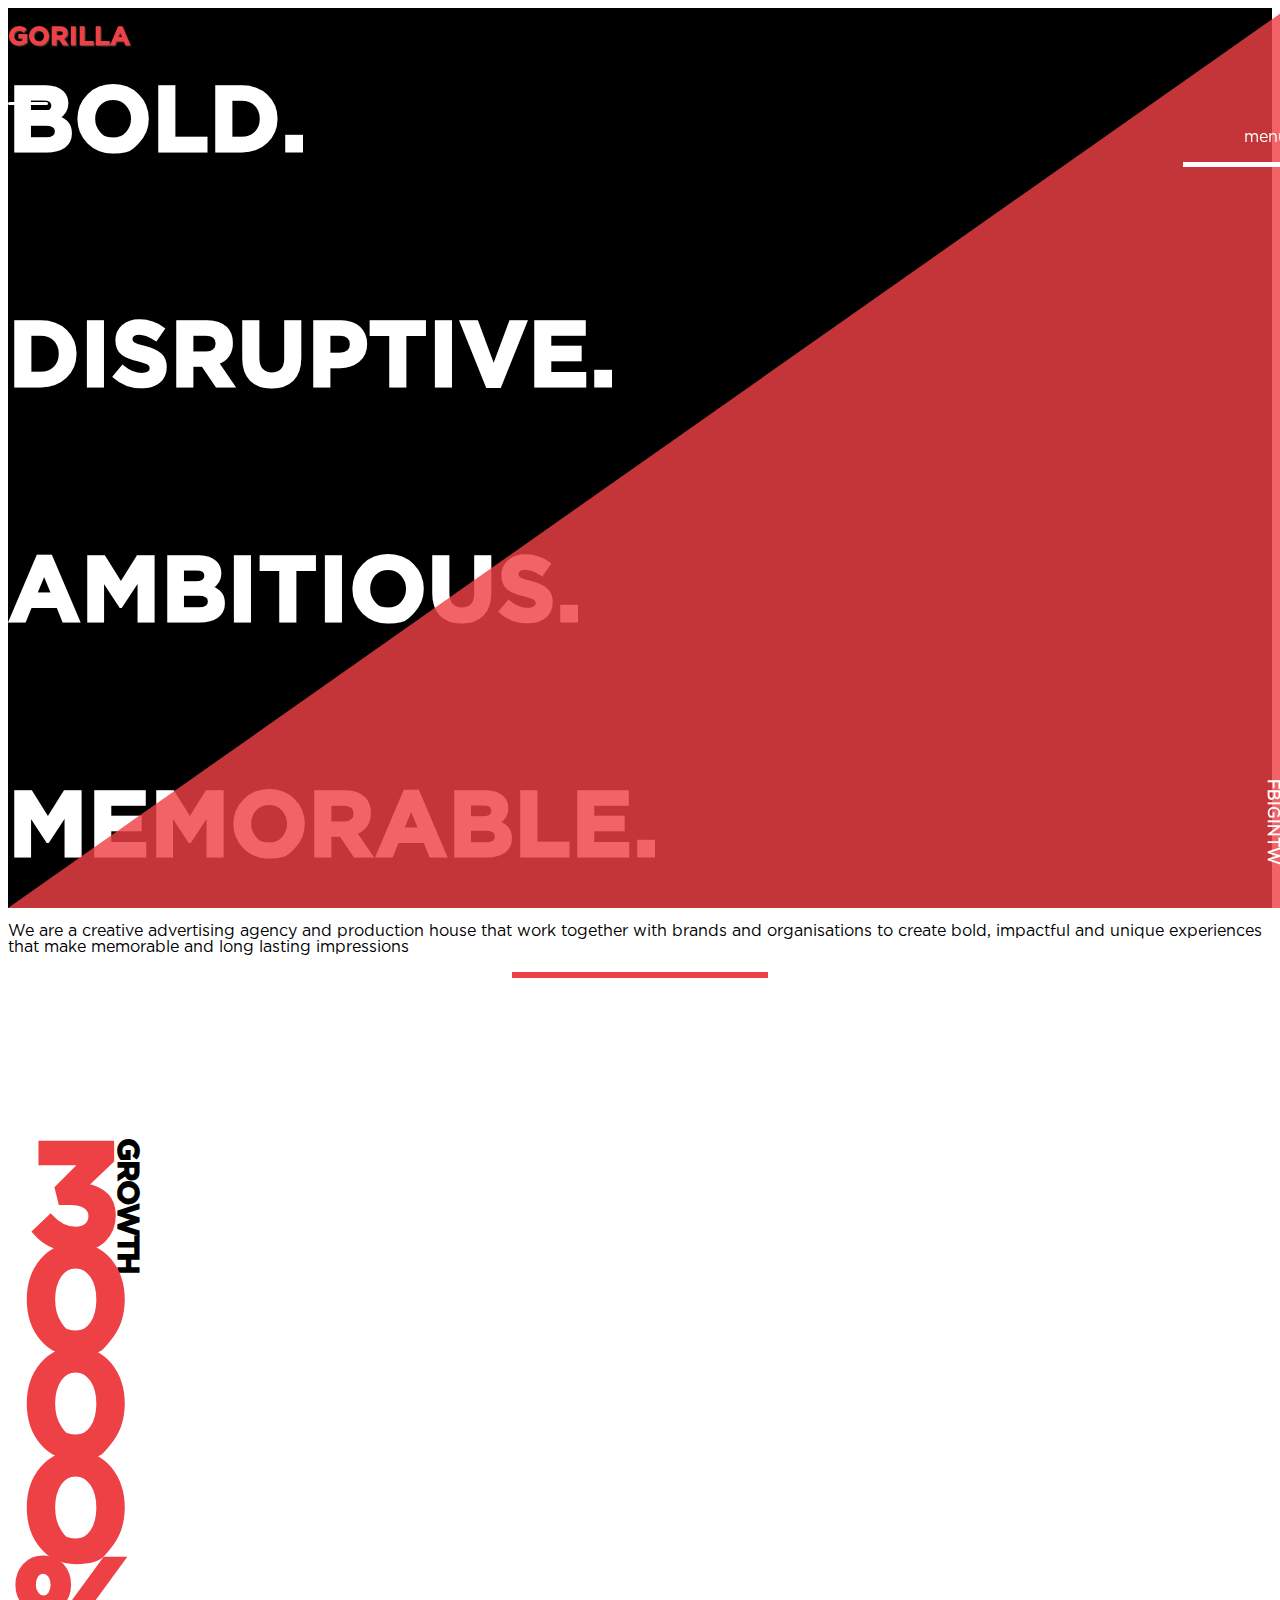
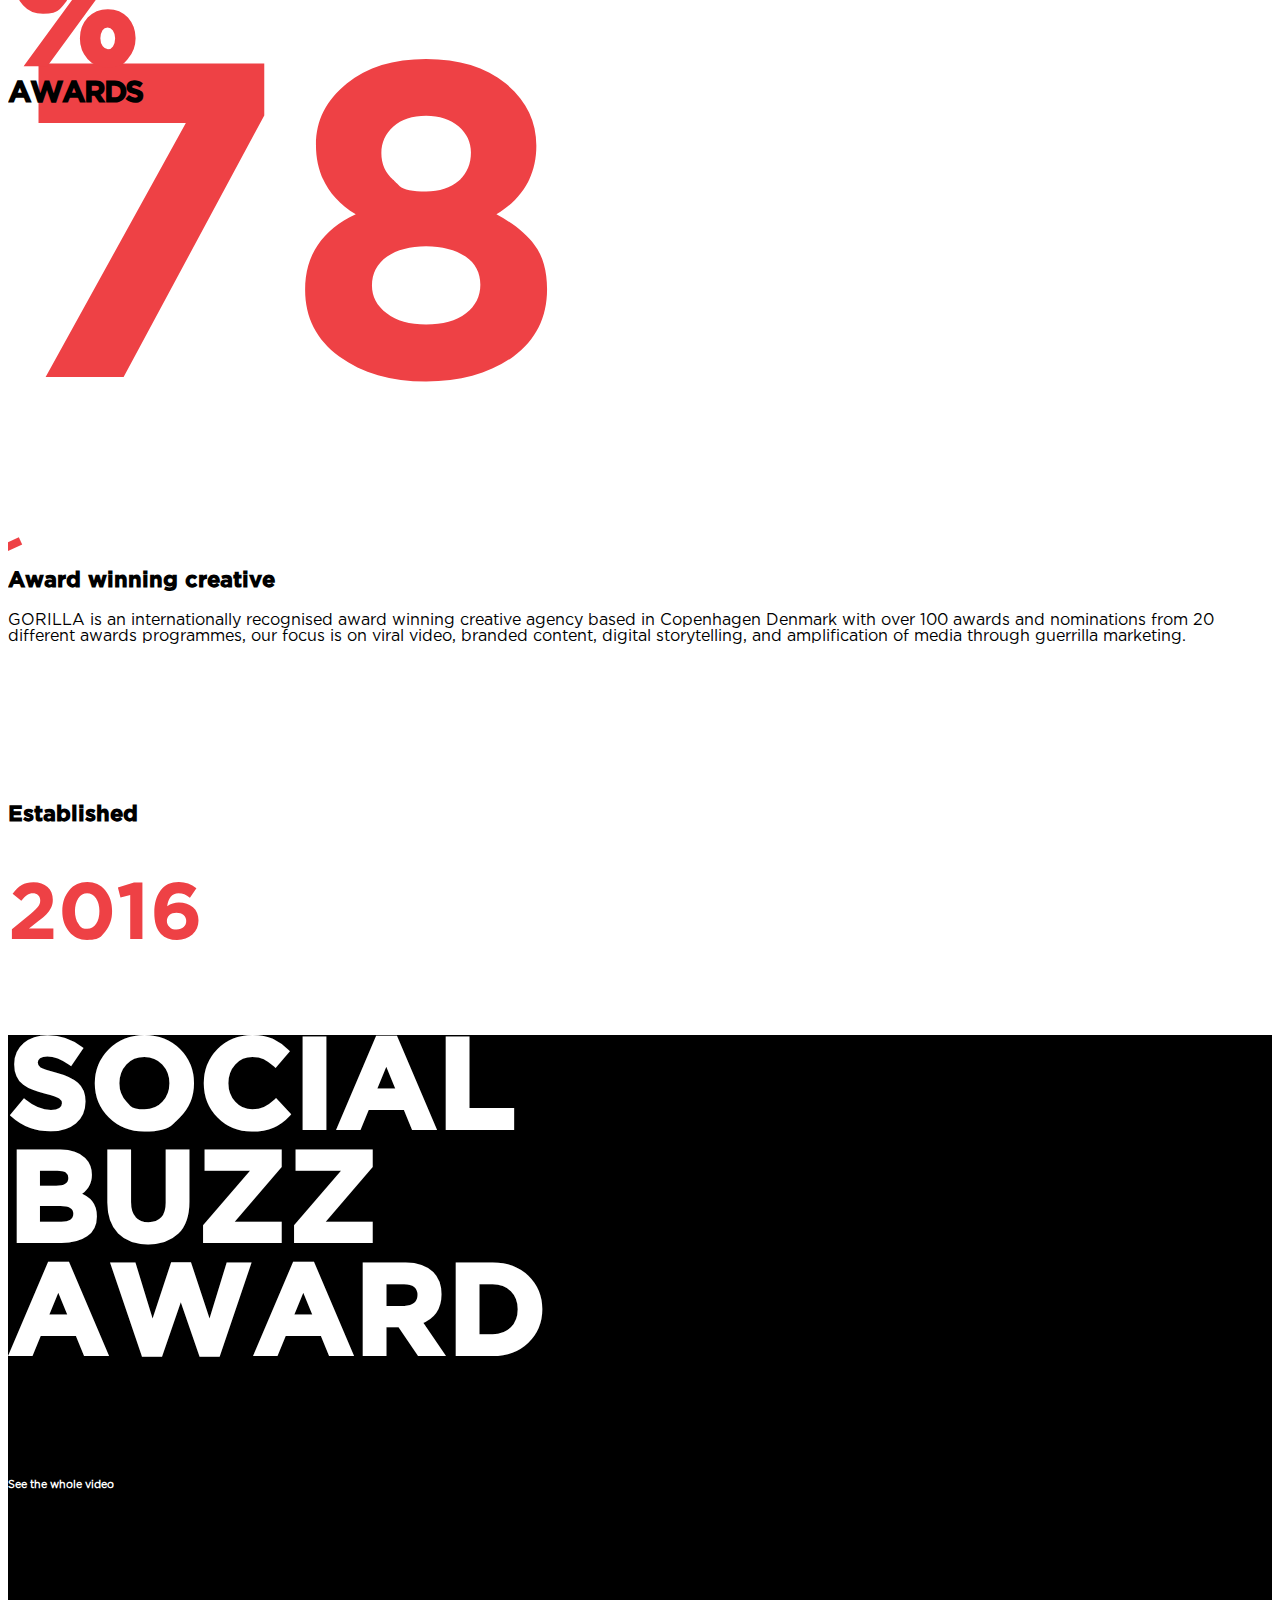
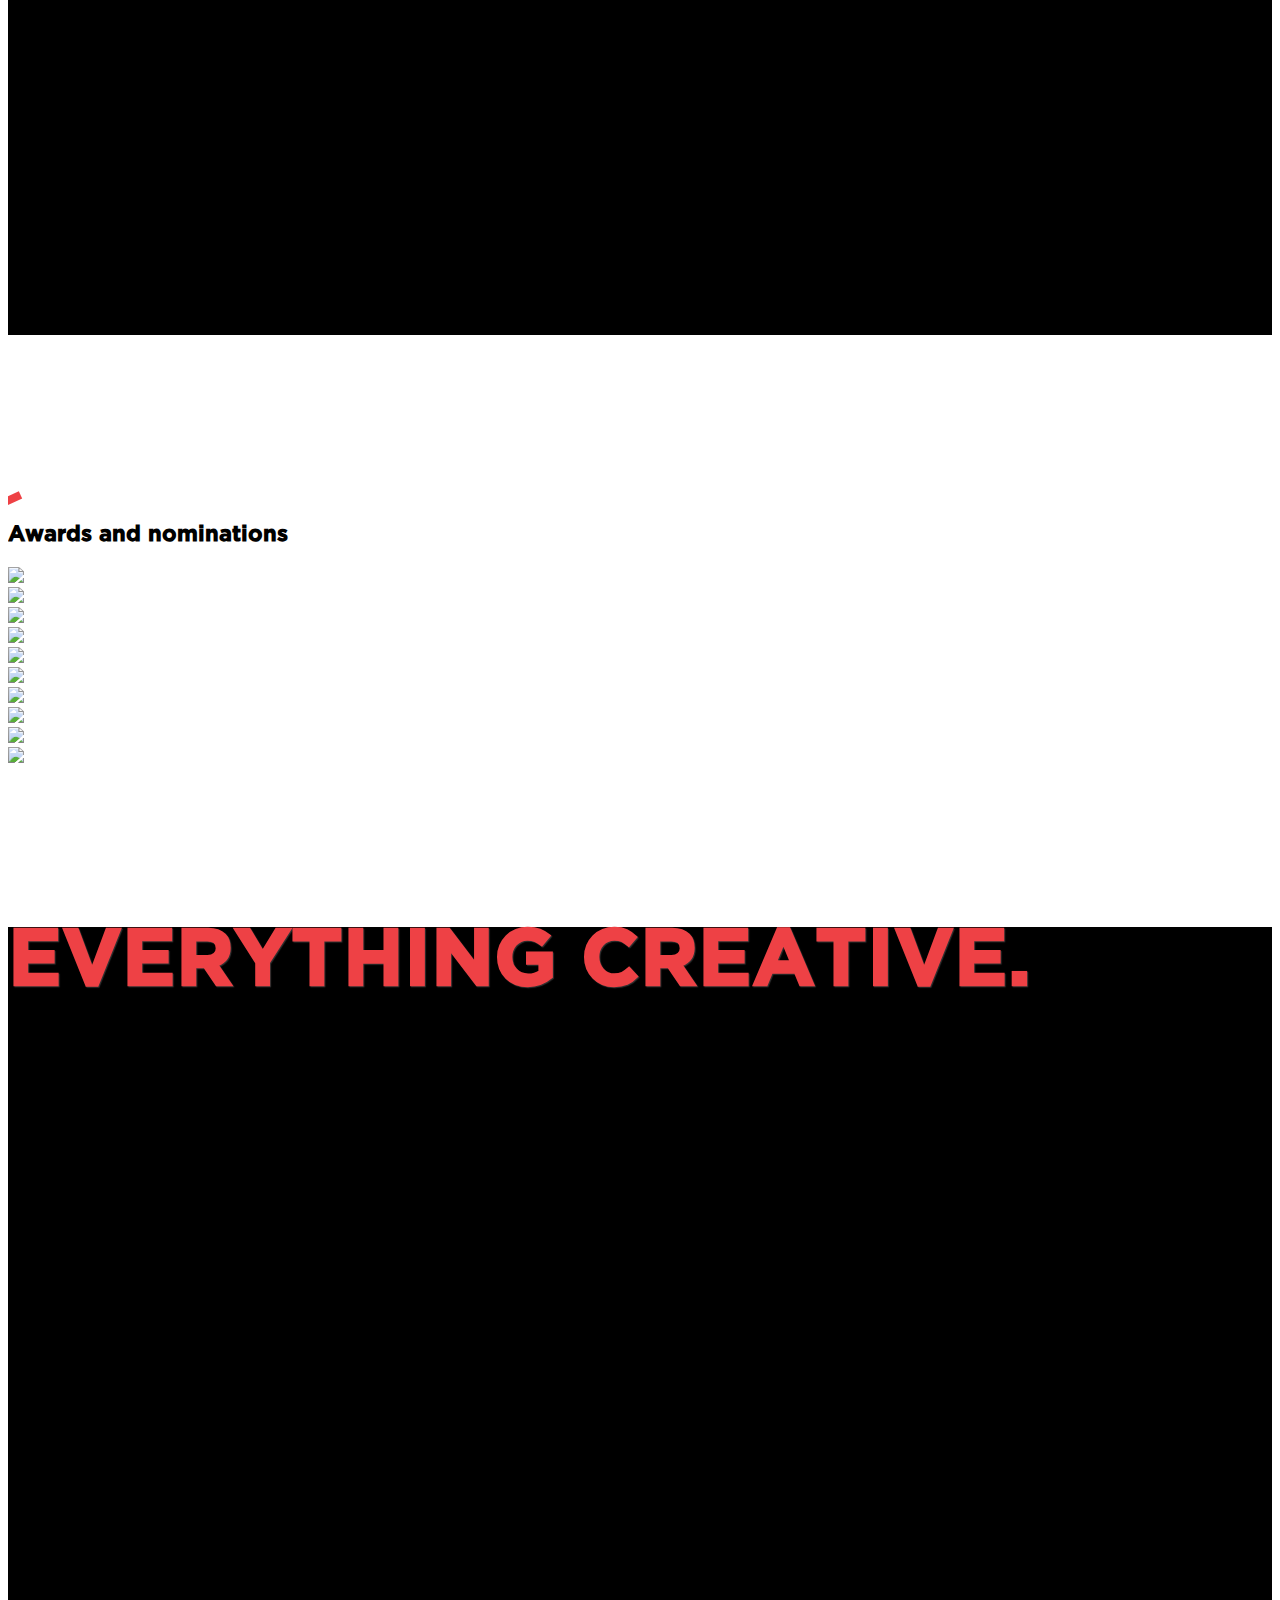
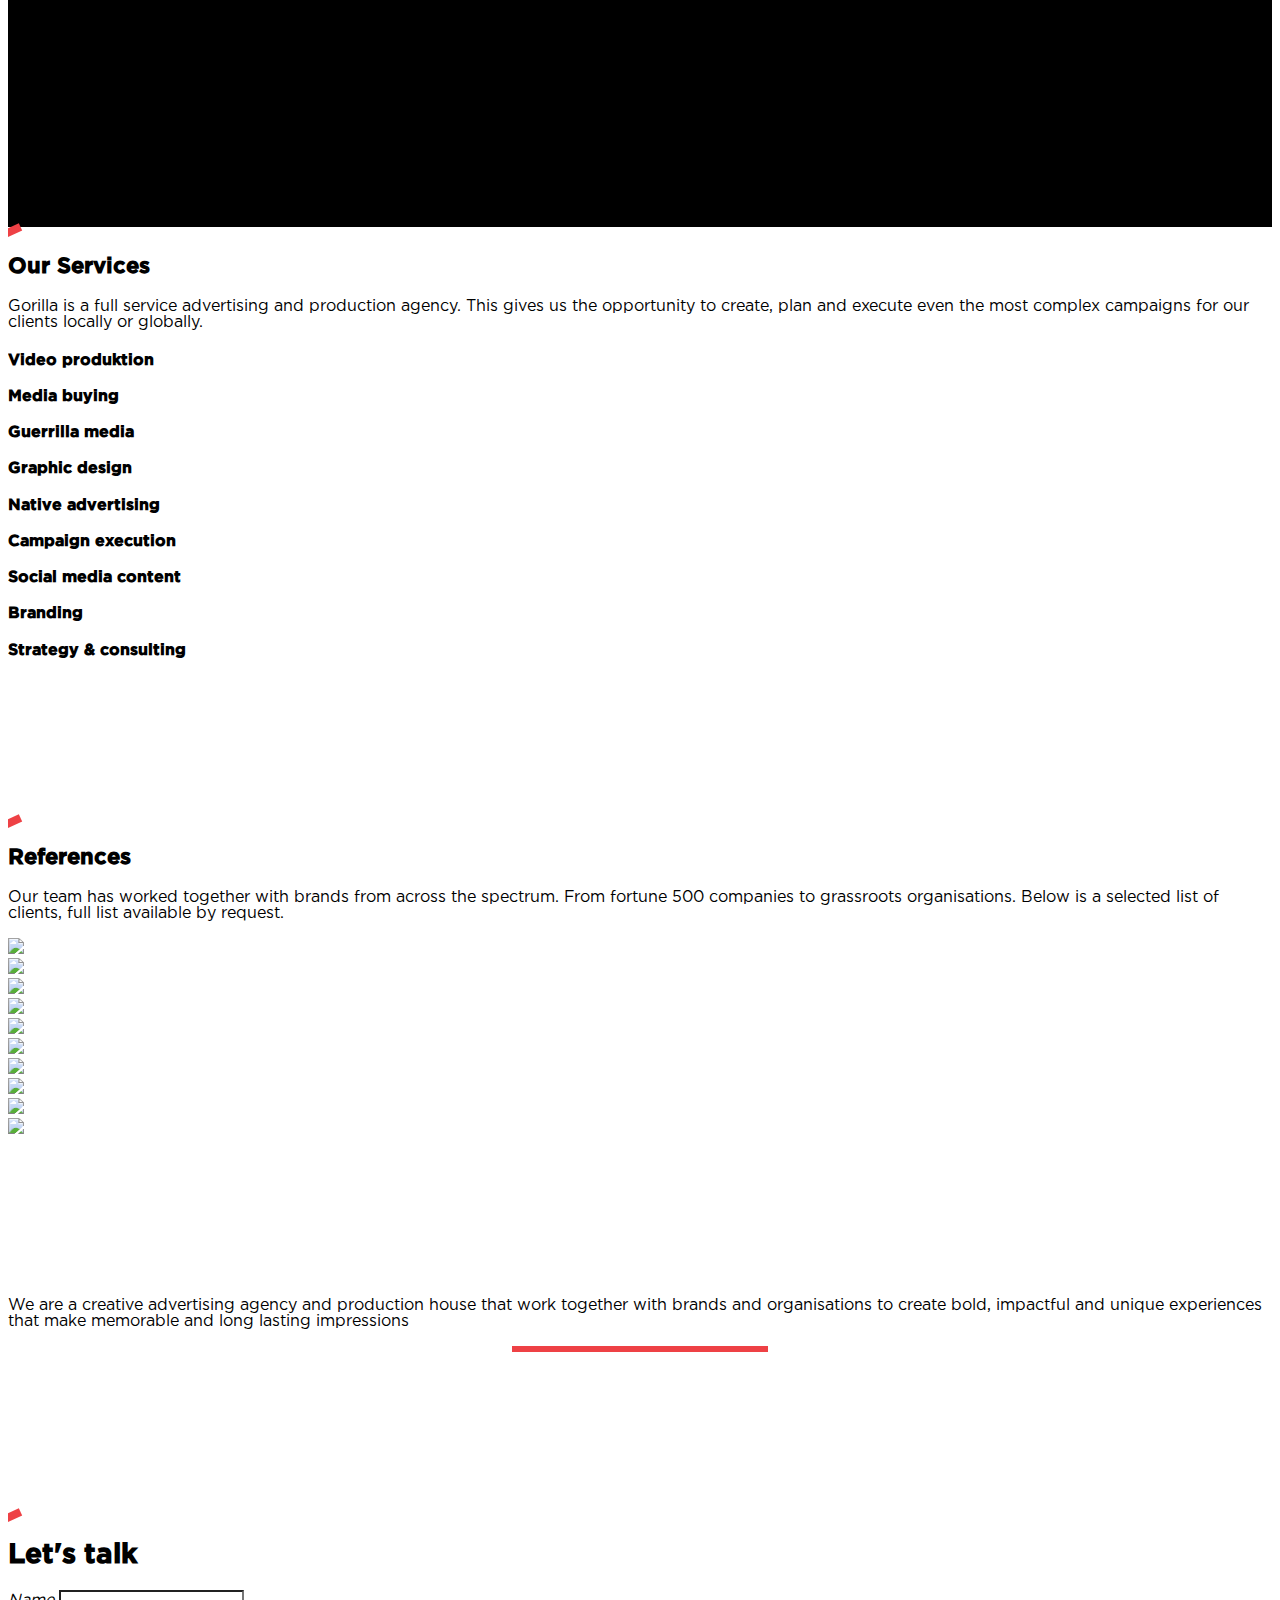
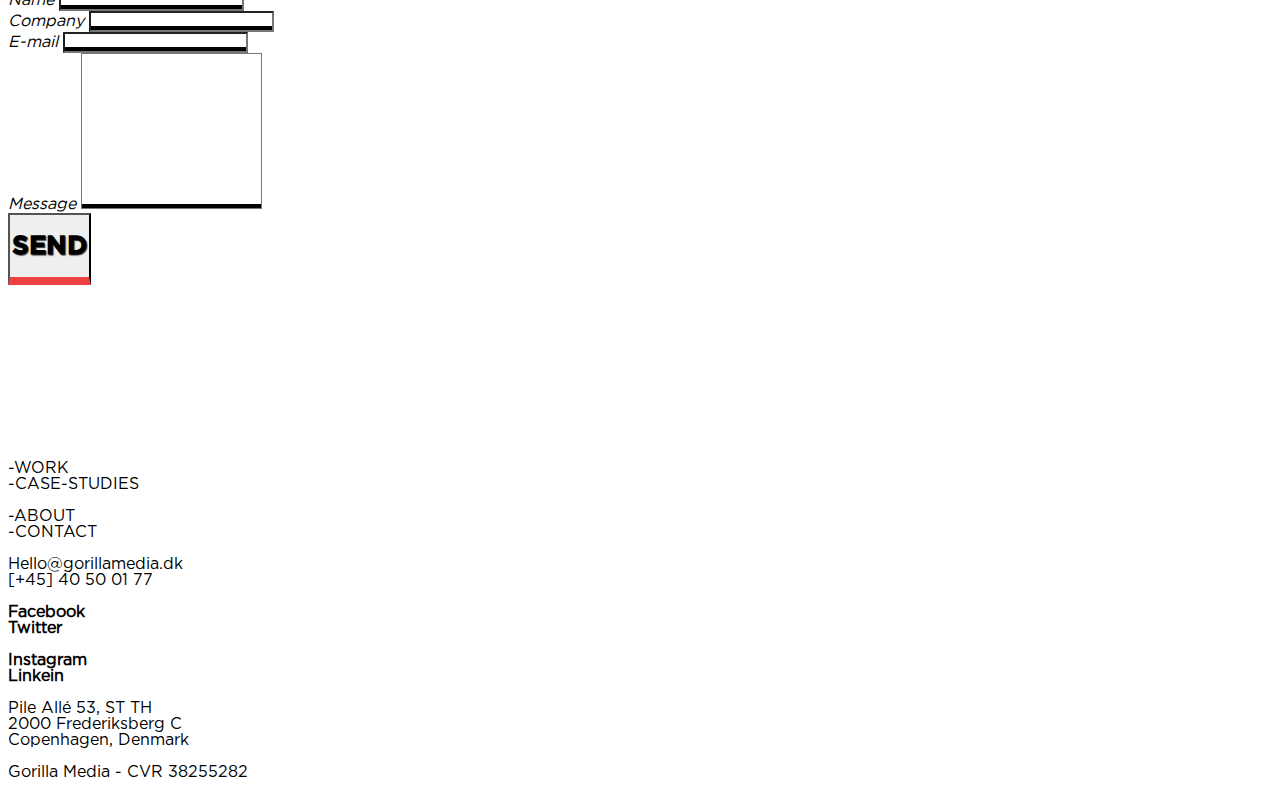
==== commit 4c6621cb: "Index Done, Work Done, Menu Done" ====
--- a/index.html
+++ b/index.html
@@ -27,7 +27,7 @@
             <div class="row navbar-row">
                 <div class="col"></div>
                 <div class="col-11">
-                    <h1 id="navbar-row">GORILLA</h1>
+                    <h1 id="navbar-row"><a href="index.html">GORILLA</a></h1>
                 </div>
 
                 <div class="col-2 pl-0 mt-3"><a>
@@ -74,7 +74,7 @@
             <div class="row row-spacing-nav-top"></div>
             <div class="col-12"></div>
 
-            <div class="row align-items-end border row-flex">
+            <div class="row align-items-end row-flex">
                 <div class="col-1"></div>
                 <div class="col-10">
                     <a href="work.html">
@@ -82,7 +82,7 @@
                     </a>
                 </div>
             </div>
-            <div class="row align-items-end border row-flex">
+            <div class="row align-items-end row-flex">
                 <div class="col-1"></div>
                 <div class="col-10">
                     <a href="case-studies.html">
@@ -90,7 +90,7 @@
                     </a>
                 </div>
             </div>
-            <div class="row align-items-end border row-flex">
+            <div class="row align-items-end row-flex">
                 <div class="col-1"></div>
                 <div class="col-10">
                     <a href="about.html">
@@ -98,7 +98,7 @@
                     </a>
                 </div>
             </div>
-            <div class="row align-items-end border row-flex">
+            <div class="row align-items-end row-flex">
                 <div class="col-1"></div>
                 <div class="col-10">
                     <a href="contact/index.html">
@@ -131,26 +131,26 @@
         <div class="row row-spacing"></div>
         <div class="col-12"></div>
 
-        <div class="row align-items-end border row-flex">
+        <div class="row align-items-end row-flex">
             <div class="col-1"></div>
             <div class="col-10">
                 <h2 class="h2-headlines">BOLD.</h2>
             </div>
             <!--<div class="col-1">fb</div>-->
         </div>
-        <div class="row align-items-end border row-flex">
+        <div class="row align-items-end row-flex">
             <div class="col-1"></div>
             <div class="col-10">
                 <h2 class="h2-headlines">DISRUPTIVE.</h2>
             </div>
         </div>
-        <div class="row align-items-end border row-flex">
+        <div class="row align-items-end row-flex">
             <div class="col-1"></div>
             <div class="col-10">
                 <h2 class="h2-headlines">AMBITIOUS.</h2>
             </div>
         </div>
-        <div class="row align-items-end border row-flex">
+        <div class="row align-items-end row-flex">
             <div class="col-1"></div>
             <div class="col-10">
                 <h2 class="h2-headlines">MEMORABLE.</h2>
@@ -175,8 +175,8 @@
         </div>
         <div class="row mt-4">
             <div class="col"></div>
-            <div class="col-8 mb-5 text-center">
-                <div class="red-bar"></div>
+            <div class="col-8 text-center">
+                <div class="red-bar scroll-start"></div>
             </div>
             <div class="col"></div>
         </div>
@@ -186,15 +186,16 @@
     rest on right side-->
         <div class="container">
             <div class="row">
-                <div class="col-3 border px-0 py-5 h-100">
-                    <h3 class="txt-growth-3000 m-0">GROWTH<br />
+                <div class="col-3 px-0 py-5 h-100">
+                    <h3 class="txt-growth-3000 m-0 scrollerOne">
+                        <span class="txt-growth">GROWTH</span><br />
                         <span class="txt-3000 z-index-3">3000%</span></h3>
                 </div>
                 <div class="col-9">
                     <div class="row mt-5">
                         <div class="col-0 col-md-5"></div>
-                        <div class="col-9 col-md-5">
-                            <h3 class="z-index-3 txt-award">AWARDS</h3><br /><span class="txt-78">78</span>
+                        <div class="col-9 col-md-5 mt-4 scrollerTwo">
+                            <h3><span class="z-index-3 txt-award">AWARDS</span></h3><br /><span class="txt-78">78</span>
                         </div>
 
                         <div class="row row-gaps">
@@ -237,7 +238,7 @@
 
     <!--SECTION_3-->
     <!--ADD VIDEO in CSS ? -->
-    <div id="white-section-3" class="container-fluid d-flex full-height-container">
+    <div id="white-section-3" class="container-fluid d-flex full-height-container z-index-3">
 
         <div class="row align-items-end mb-5">
             <div class="col-1"></div>
@@ -462,7 +463,7 @@
 
     <!--FOOTER SECTION-->
     <div class="container-fluid">
-        <div class="row">
+        <div class="row row-gaps">
             <div class="col-1"></div>
             <div class="col-10">
                 <div class="row align-items-center">
@@ -512,6 +513,7 @@
         crossorigin="anonymous"></script>
 
     <script src="js/menu-functionalities.js"></script>
+    <script src="js/parallax-scroll.js"></script>
 </body>
 
 </html>--- a/css/main-style.css
+++ b/css/main-style.css
@@ -3,9 +3,12 @@
 .head-main{position: fixed;width: 100%; z-index: 1200;}
 .main-menu{width: 100%; height: 100%; opacity: 0; visibility: hidden;-webkit-transform: translateX(80vw);transform: translateX(80vw);}
 .nav-open .main-menu {opacity: 1; visibility: visible; background: rgba(238, 65, 69, 0.92); -webkit-transform: translateX(0px);transform: translateX(0px);}
-.main-menu{opacity: 0;-webkit-transform: translateX(40px);transform: translateX(40px);-webkit-animation-timing-function: cubic-bezier(.45,.005,0,1);-moz-animation-timing-function: cubic-bezier(.45,.005,0,1);-o-animation-timing-function: cubic-bezier(.45,.005,0,1);animation-timing-function: cubic-bezier(.45,.005,0,1);}
+.main-menu{opacity: 0;
+    transition: all .3s ease-in-out;
+    /* -webkit-transform: translateX(40px);transform: translateX(40px);-webkit-animation-timing-function: cubic-bezier(.45,.005,0,1);-moz-animation-timing-function: cubic-bezier(.45,.005,0,1);-o-animation-timing-function: cubic-bezier(.45,.005,0,1);animation-timing-function: cubic-bezier(.45,.005,0,1); */
+}
 .nav-open .main-menu{opacity: 1;}
-.main-menu {-webkit-transition-delay:0.5s; -moz-transition-delay:0.5s; -ms-transition-delay:0.5s; -o-transition-delay:0.5s; transition-delay:0.5s; }
+/* .main-menu {-webkit-transition-delay:0.5s; -moz-transition-delay:0.5s; -ms-transition-delay:0.5s; -o-transition-delay:0.5s; transition-delay:0.5s; } */
 
 .row-spacing-nav-top{height:15vh;}
 
@@ -29,7 +32,7 @@
   }
     /* NAVIGATION TEXT AND BAR ON TOP RIGHT SIDE */
 .nav-button{position:relative; z-index:1111; text-align: right; color: #000000; transition: all 0.4s ease-in-out; cursor: pointer;}
-.txt-X{position: relative;right: 20px;font-weight: bolder;}
+.txt-X{color:#ffffff; position: relative;right: 20px;font-weight: bolder;}
 
 .menu-bar{
     width:105px;
@@ -57,8 +60,7 @@
     position: absolute;
     right: 10px;
     color: #000000;
-    height: 300px;
-    
+    height: 300px;  
 }
 .breadcrumbs li{
     list-style: none;
@@ -166,8 +168,11 @@
 html, body {
     max-width: 100%;
     overflow-x: hidden;
-    background-color: green;
+    background-color: #ffffff;
     font-family: Gotham;
+}
+body.stop-vertical-scroll, html.stop-vertical-scroll{
+    overflow: hidden;
 }
 .row-gaps{
     margin-top: 160px;
@@ -199,18 +204,21 @@
     font-family: GothamBlack;
     src: url(../fonts/GothamPro-Black.woff);
 }
-h1 {
+h1, h1 a, h1 a:hover {
     transition: text-shadow 0.5s ease;
     font-family: GothamBold;
     font-size: 26px;
     color: #ee4145;
     text-shadow:  #343434 1px 1px 1px;
+    text-decoration: none;
 }
 h1.h1-invert {
         text-shadow:  #f5f5f5 1px 1px 1px;
         /* BELOW IS BORDER FOR TEXT */
         /* text-shadow: -1px 1px 0 #ffffff, 1px 1px 0 #ffffff, 1px -1px 0 #ffffff, -1px -1px 0 #ffffff; */
 }
+
+
 h2 {
     font-family: GothamBold;
     font-size: 28px;
@@ -243,7 +251,7 @@
 
 /* SECTION_1 also used in POP UP MENU */
 .first-section{
-    /* background-image:url("images\black   gorilla_cmyk@2x.png"); */
+    background-image:url("../images/black\ gorilla_cmyk@2x.png");
     background-repeat: no-repeat;
     background-position-x: center;
     background-position-y: center;
@@ -272,7 +280,6 @@
 
 
 /* SECTION_2 classes */
-
 .txt-growth-3000 {
     writing-mode: vertical-rl;
     font-size: 30px;
@@ -317,12 +324,15 @@
     line-height: 47%;
     color: #ee4145;
     z-index: 2;
+    overflow-x: hidden; 
 }
 /* SECTION_3 (video) classes */
 /**/
 .full-height-container{
+    /* position: relative; */
     height: 100vh;
     background-color: #000000;
+    /* z-index: 5; */
 }
 
 /* SECTION 5*/
@@ -333,10 +343,10 @@
 
 
 
-/* MOBILE EXCEPTIONS */
+/* MOBILE EXCEPTIONS ON INDEX.HTML */
 @media (max-width: 768px) {
     .first-section{
-        /* background-image: url('images/black\ gorilla_cmyk@2x-MOB.png'); */
+        background-image: url('../images/black\ gorilla_cmyk@2x-MOB.png'); 
     }
     .menu-bar{
         width:55px;
@@ -374,9 +384,8 @@
     }
 }
 
-
-
-
+/*-------------------------*/
+/*-------------------------*/
 
 /* START Work */
 i.custom-down-arrow {
@@ -397,7 +406,171 @@
     border-bottom: 1px black solid;
     border-left: 1px black solid; */
 }
-
-
-
-/* END Work */+i.custom-right-arrow {
+    border: solid #ee4145;
+    border-width: 0 2px 2px 0;
+    display: inline-block;
+    padding: 8px;
+    transform: rotate(-45deg);
+    -webkit-transform: rotate(-45deg);
+    margin-top: 6px;
+}
+
+/* txt */
+.work-page-title{
+    font-size: 8vw;
+    color: black;
+    line-height: 6vw;
+}
+
+.custom-text-red{
+    color: #ee4145;
+}
+.custom-text-white{
+    color: #ffffff;
+}
+
+.txt-see-work {
+    text-transform: uppercase;
+    font-family: GothamBold;
+}
+/*ID for all work cases*/
+#face-your-sister{
+    background: url("../images/face-placeholder.JPG");
+    background-position: center;
+    background-size: cover;
+    background-repeat: no-repeat;
+}
+#blanddig{
+    background: url("../images/face-placeholder.JPG");
+    background-position: center;
+    background-size: cover;
+    background-repeat: no-repeat;
+}
+#book{
+    background: url("../images/face-placeholder.JPG");
+    background-position: center;
+    background-size: cover;
+    background-repeat: no-repeat; 
+}
+
+
+/* MOBILE EXCEPTIONS ON WORK.HTML */
+@media (max-width: 768px) {
+    .work-page-title{
+        font-size: 42px;
+        line-height: 48px;
+    }
+
+    #face-your-sister{
+        background: url("../images/face_placeholder_MOB.png");
+        height: 50vh;
+        background-position: center;
+        background-size: cover;
+        background-repeat: no-repeat;
+    }
+
+    #blanddig{
+        background: url("../images/face_placeholder_MOB.png");
+        height: 50vh;
+        background-position: center;
+        background-size: cover;
+        background-repeat: no-repeat;
+    }
+    #book{
+        background: url("../images/book_placeholder_MOB.png");
+        height: 50vh;
+        background-position: center;
+        background-size: cover;
+        background-repeat: no-repeat;
+    }
+}
+
+
+
+
+
+
+
+
+
+/* ONLY VISIBLE ON COMPUTER DIAGONAL LINES OPEN ON HOVER */
+.diagonal-shape-container{
+    position: absolute;
+    height: 100vh;
+    width: 100vw;
+    overflow: hidden;
+}
+
+
+/*RL side*/
+
+/*SHAPES*/
+.UP_top_white-diagonal-coat {
+    position: absolute;
+    width: 0; 
+    height: 0;
+    border-top: 60vh solid #FFFFFF;
+    border-right: 120vw solid transparent;
+    transition: .4s ease-in-out;
+  } 
+  .UP_down_white-diagonal-coat {
+    position: absolute;
+    width: 0; 
+    height: 0;
+    bottom:0;
+    border-bottom: 60vh solid #FFFFFF;
+    border-left: 120vw solid transparent;
+    transition: .4s ease-in-out;
+}
+/*HOVERS*/
+/* .diagonal-shape-hover_1:hover .UP_top_white-diagonal-coat {
+    border-top: 5vh solid #FFFFFF;
+    border-right: 100vw solid transparent;
+}
+.diagonal-shape-hover_1:hover .UP_down_white-diagonal-coat {
+    border-bottom: 5vh solid #FFFFFF;
+    border-left: 100vw solid transparent;
+} */
+
+.diagonal-shape-hover_2:hover .UP_top_white-diagonal-coat {
+    border-top: 5vh solid #FFFFFF;
+    border-right: 100vw solid transparent;
+}
+.diagonal-shape-hover_2:hover .UP_down_white-diagonal-coat {
+    border-bottom: 5vh solid #FFFFFF;
+    border-left: 100vw solid transparent;
+}
+
+/* OTHER side */
+
+/*SHAPES*/
+.DOWN_top_white-diagonal-coat {
+    position: absolute;
+    width: 0; 
+    height: 0;
+    right: 0;
+    border-top: 60vh solid #ffffff;
+    border-left: 120vw solid transparent;
+    transition: .4s ease-in-out;
+  } 
+.DOWN_down_red-diagonal-coat {
+    position: absolute;
+    width: 0; 
+    height: 0;
+    bottom:0;
+    border-bottom: 60vh solid #ee4145;
+    border-right: 120vw solid transparent;
+    transition: .4s ease-in-out;
+}
+
+.diagonal-shape-hover_3:hover .DOWN_top_white-diagonal-coat {
+    border-top: 10vh solid #FFFFFF;
+    border-left: 100vw solid transparent;   
+}
+.diagonal-shape-hover_3:hover .DOWN_down_red-diagonal-coat {
+    border-bottom: 10vh solid #FFFFFF;
+    border-right: 100vw solid transparent; 
+}
+
+/* END Work */
--- a/css/secondary-style.css
+++ b/css/secondary-style.css
@@ -14,6 +14,7 @@
 .custom-page-title{
     font-size: 8vw;
     color: black;
+    line-height: 6vw;
 }
 
 .custom-text-red{
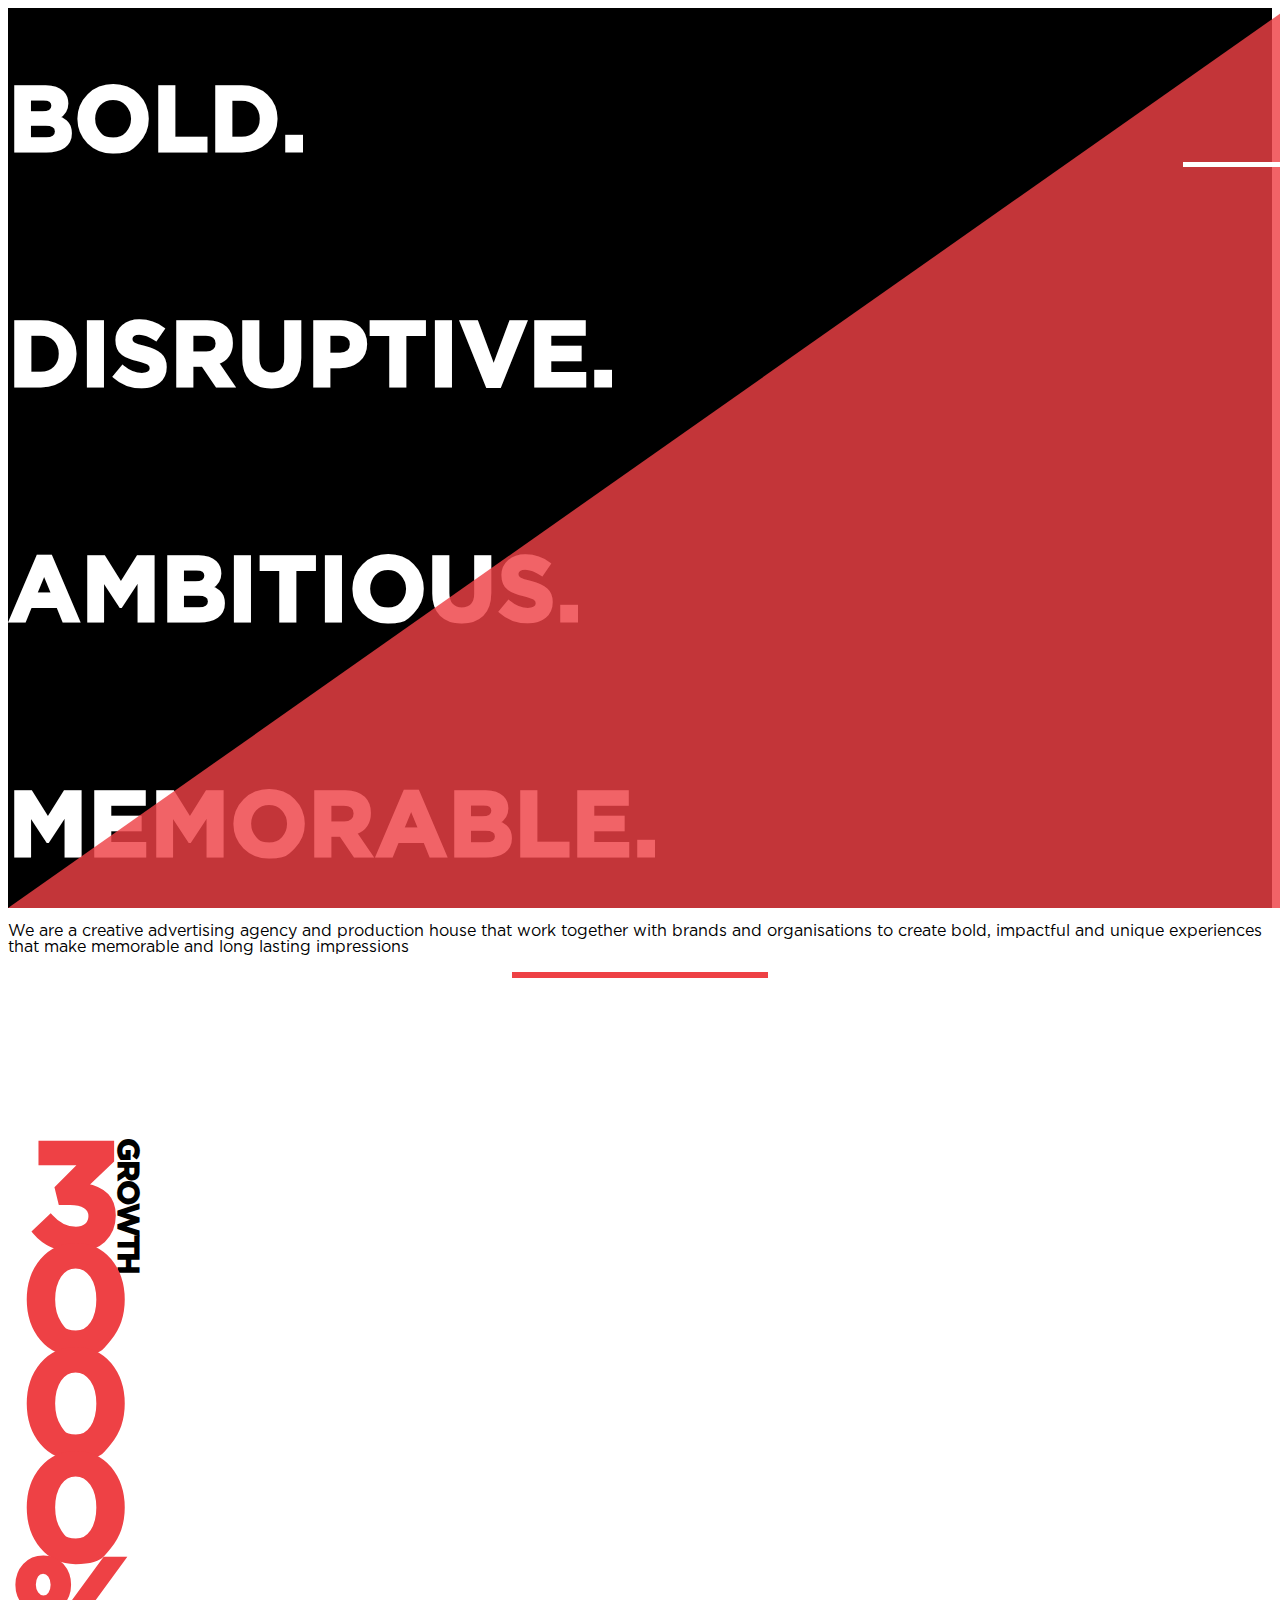
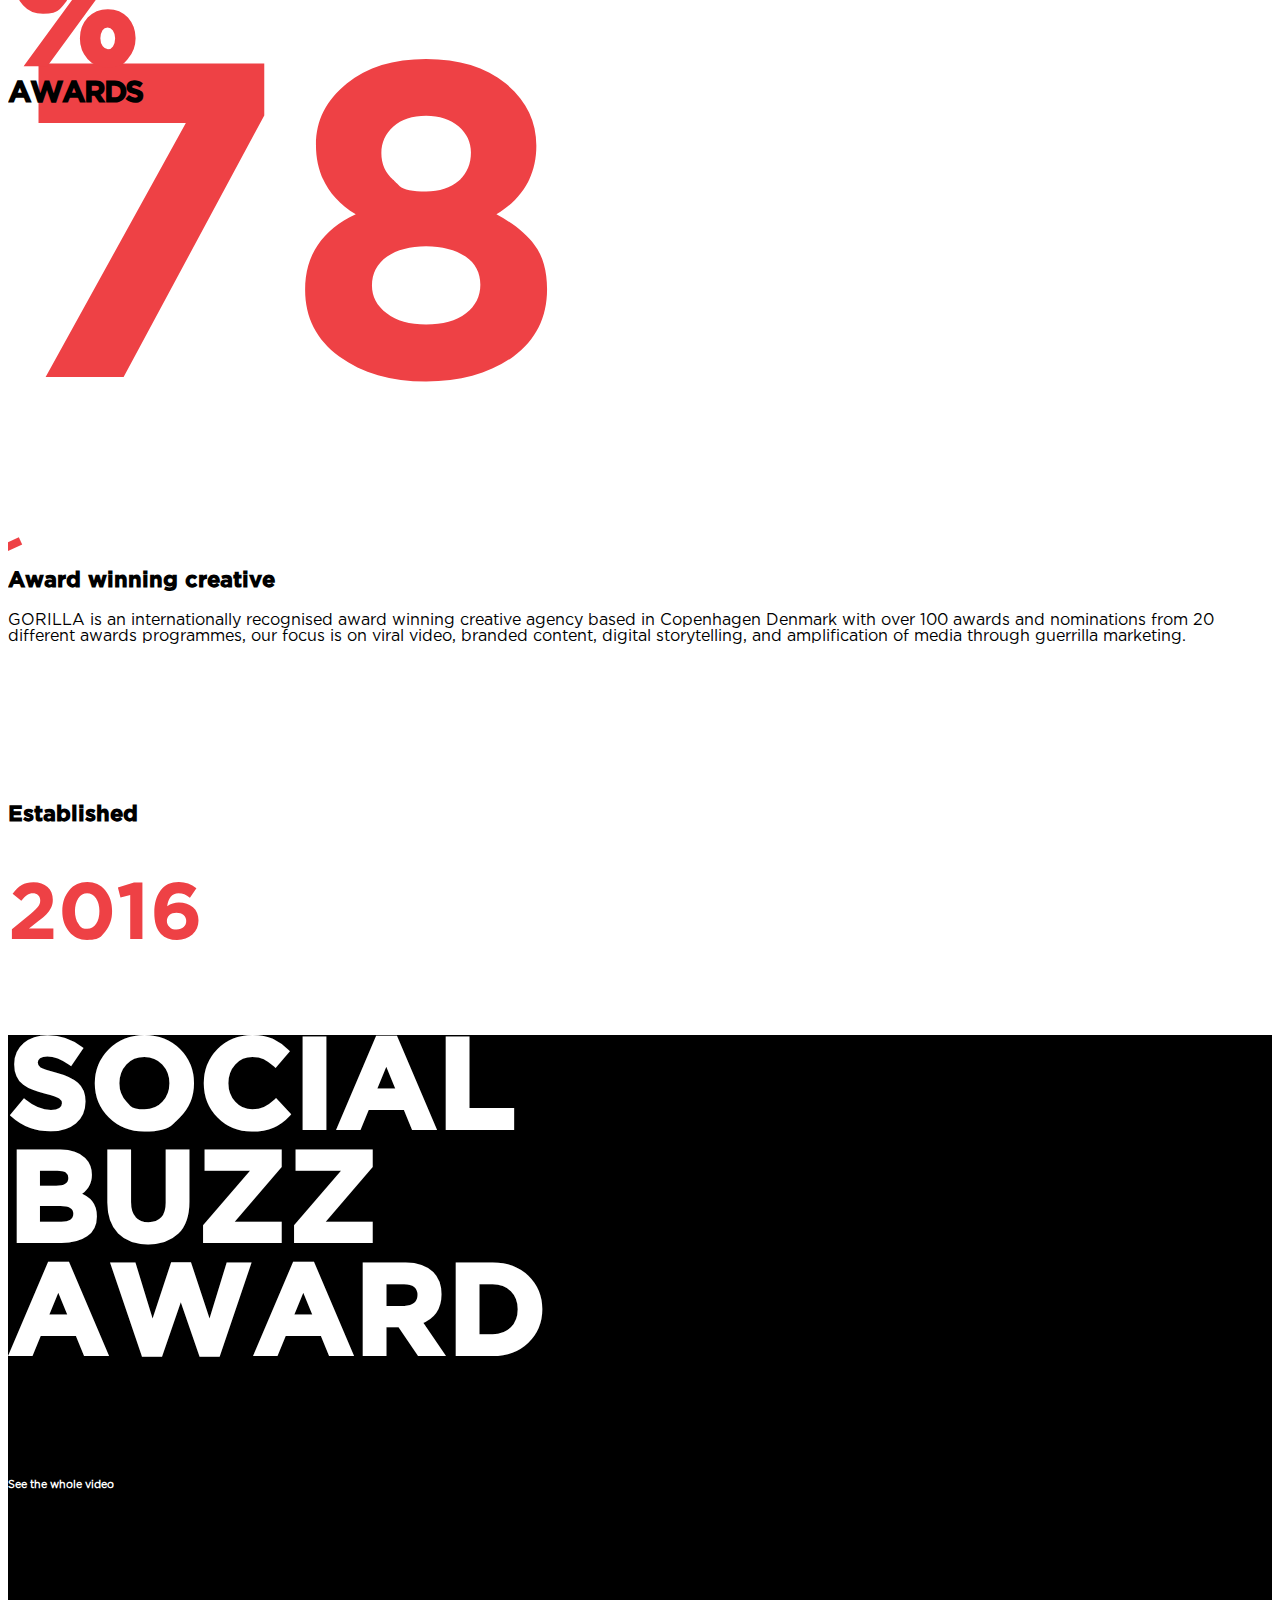
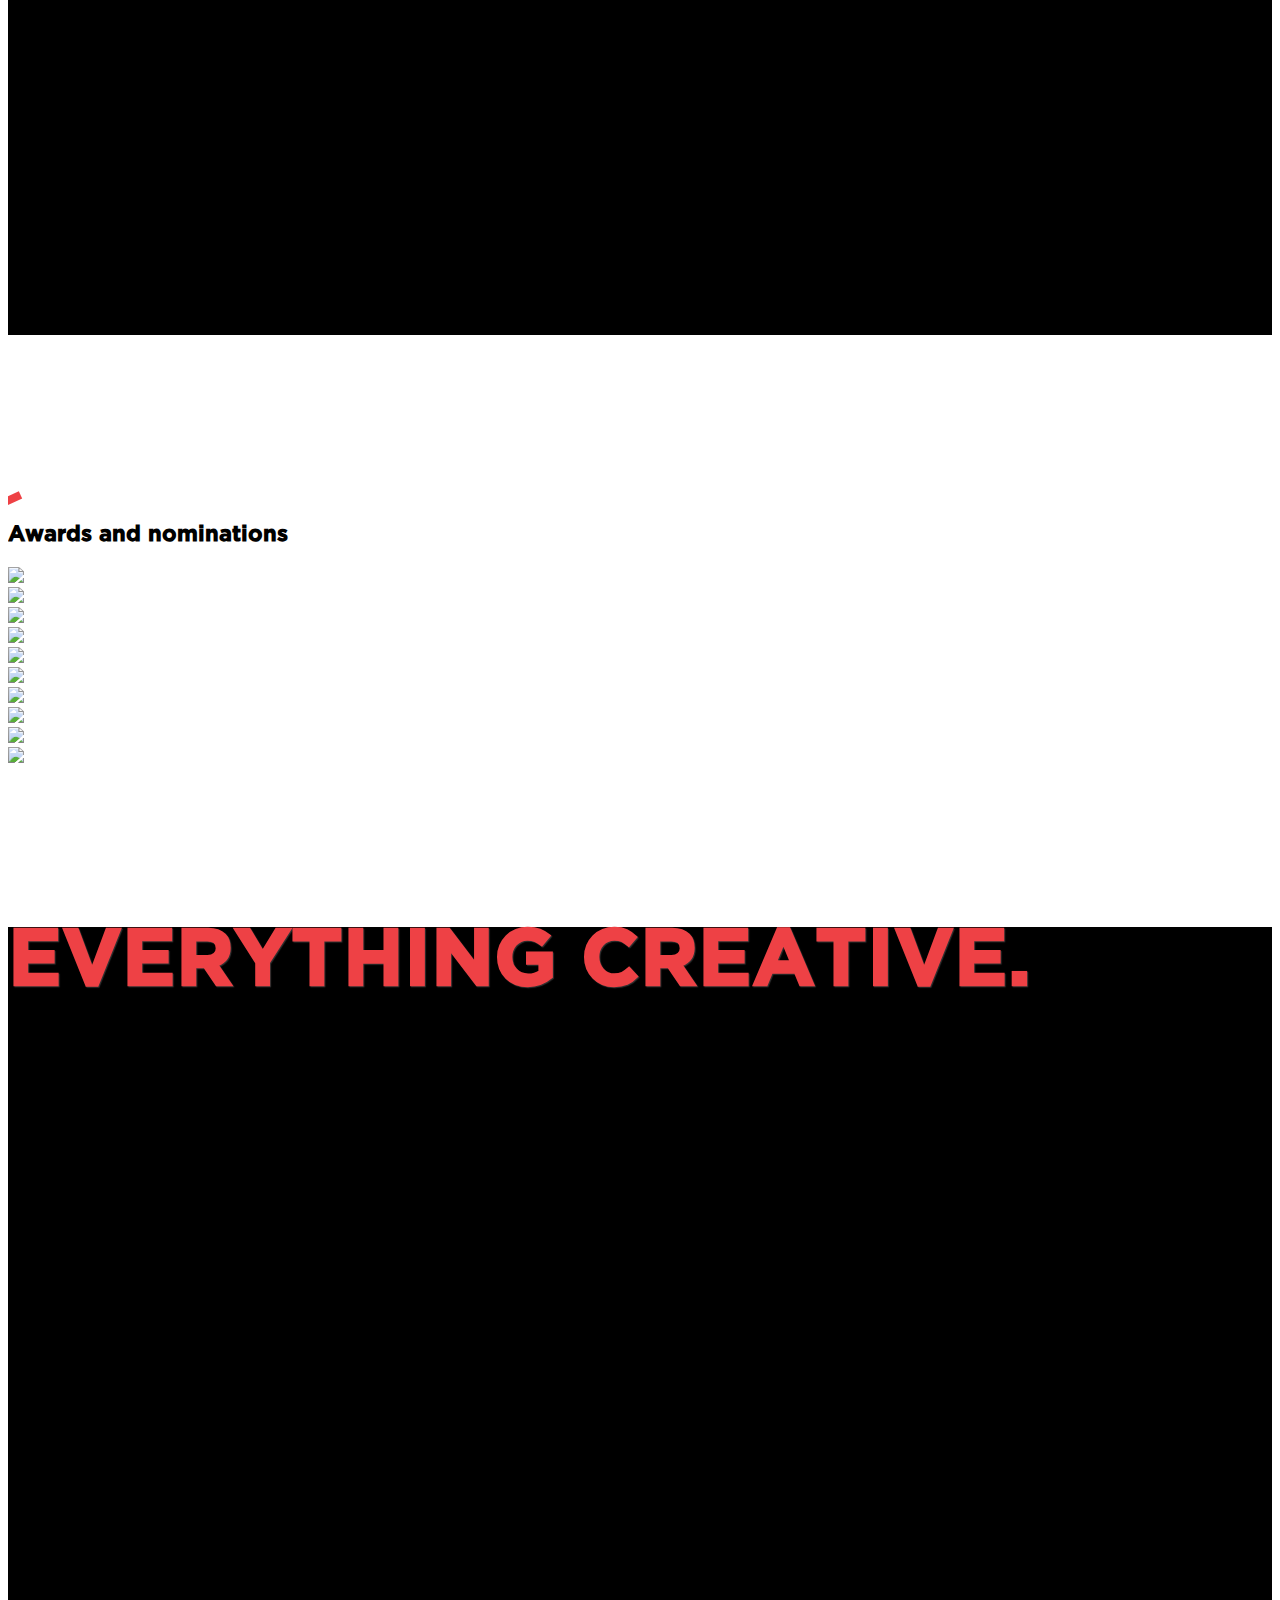
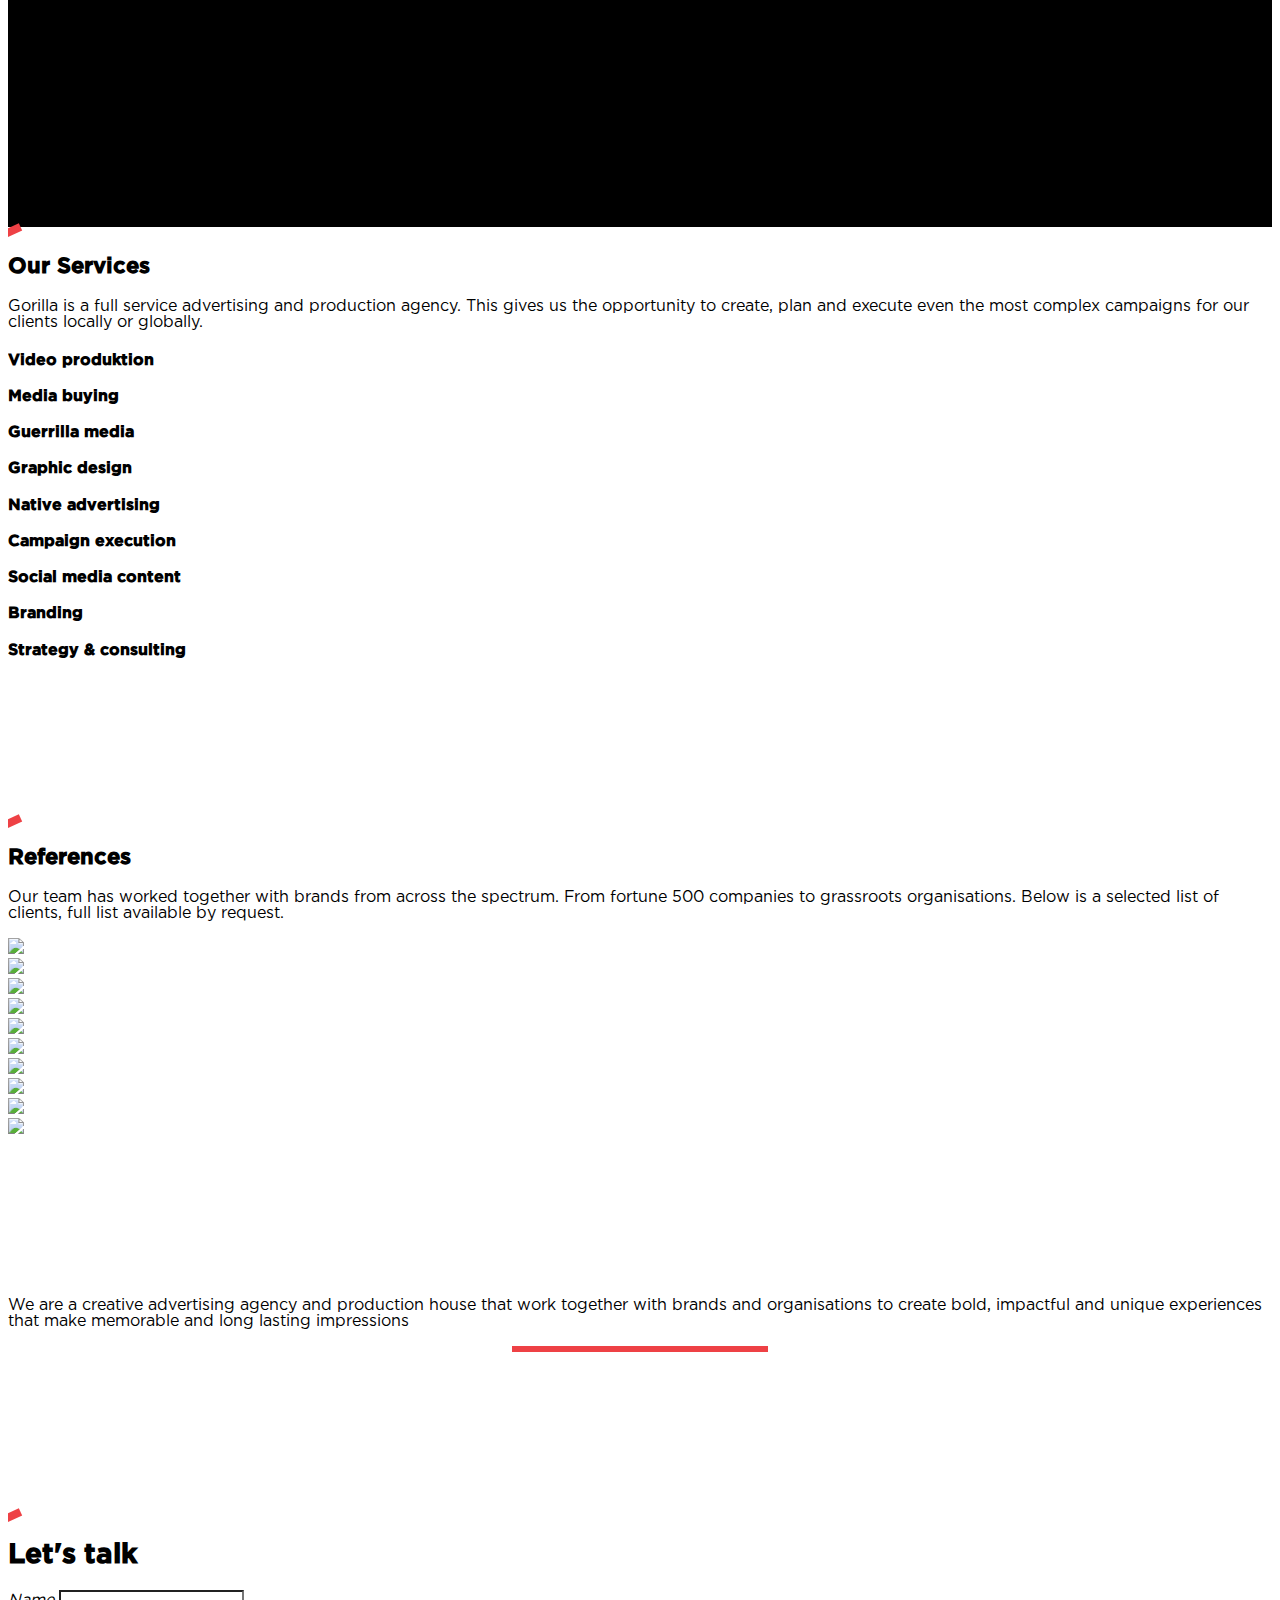
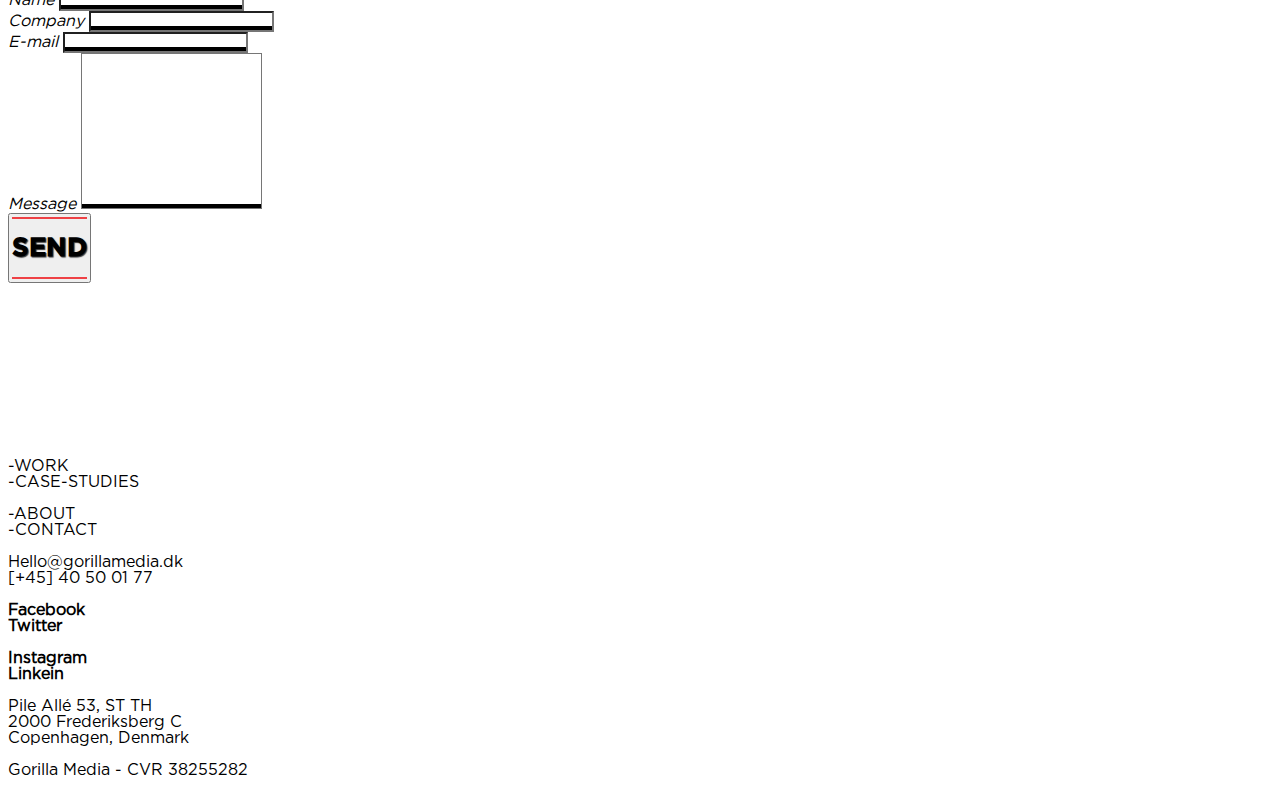
==== commit 59c274bb: "Merge" ====
--- a/index.html
+++ b/index.html
@@ -405,34 +405,31 @@
     </div>
 
     <!--SECTION_8-->
-    <!-- Lets Talk Contact place -->
+    <!-- START Contact form container -->
     <div class="container-fluid custom-contact-container">
         <div class="row">
-            <div class="col-md"></div>
-            <div class="col-md-8">
+            <div class="col-10 offset-1" data-aos="zoom-out-up">
                 <div class="custom-text-line"></div>
                 <h2 class="custom-lets-talk">Let's talk</h2>
             </div>
-            <div class="col-md"></div>
         </div>
         <div class="row">
-            <div class="col-md"></div>
-            <div class="col-md-8">
+            <div class="col-10 offset-1" data-aos="zoom-out-up">
                 <form>
                     <div class="row">
-                        <div class="col-md-4">
+                        <div class="col-sm-4">
                             <div class="form-group">
                                 <label for="nameInput" class="bmd-label-floating">Name</label>
                                 <input type="text" class="form-control" id="nameInput">
                             </div>
                         </div>
-                        <div class="col-md-4">
+                        <div class="col-sm-4">
                             <div class="form-group">
                                 <label for="companyInput" class="bmd-label-floating">Company</label>
                                 <input type="text" class="form-control" id="companyInput">
                             </div>
                         </div>
-                        <div class="col-md-4">
+                        <div class="col-sm-4">
                             <div class="form-group">
                                 <label for="emailInput" class="bmd-label-floating">E-mail</label>
                                 <input type="email" class="form-control" id="emailInput">
@@ -440,21 +437,21 @@
                         </div>
                     </div>
                     <div class="row align-items-end">
-                        <div class="col-md-8">
+                        <div class="col-8">
                             <div class="form-group">
                                 <label for="messageInput" class="bmd-label-floating">Message</label>
                                 <textarea class="form-control" id="messageInput" rows="10"></textarea>
                             </div>
                         </div>
                         <div class="col">
-                            <button type="submit" class="btn custom-submit-button float-right"><h1>SEND</h1></button>
+                            <button type="submit" class="btn custom-submit-button float-right"><h1 class="mb-0">SEND</h1></button>
                         </div>
                     </div>
                 </form>
             </div>
-            <div class="col-md"></div>
-        </div>
-    </div>
+        </div>
+    </div>
+    <!-- END Contact information container -->
     <!-- HERE -->
 
 
@@ -514,6 +511,12 @@
 
     <script src="js/menu-functionalities.js"></script>
     <script src="js/parallax-scroll.js"></script>
+
+    <script src="https://unpkg.com/bootstrap-material-design@4.1.1/dist/js/bootstrap-material-design.js" 
+        integrity="sha384-CauSuKpEqAFajSpkdjv3z9t8E7RlpJ1UP0lKM/+NdtSarroVKu069AlsRPKkFBz9" 
+        crossorigin="anonymous"></script>
+    <script>$(document).ready(function() { $('body').bootstrapMaterialDesign(); });</script>
+
 </body>
 
 </html>--- a/css/main-style.css
+++ b/css/main-style.css
@@ -204,6 +204,15 @@
     font-family: GothamBlack;
     src: url(../fonts/GothamPro-Black.woff);
 }
+
+strong {
+    font-family: GothamBold;
+}
+
+.custom-bold-text {
+    font-family: GothamBold;
+}
+
 h1, h1 a, h1 a:hover {
     transition: text-shadow 0.5s ease;
     font-family: GothamBold;
--- a/css/secondary-style.css
+++ b/css/secondary-style.css
@@ -1,5 +1,7 @@
-body{
-    /* background-color: blue; */
+/* General */
+@font-face {
+    font-family: GothamBold;
+    src: url(../fonts/GothamPro-Bold.woff);
 }
 
 body::-webkit-scrollbar {
@@ -10,29 +12,73 @@
 body::-webkit-scrollbar-thumb {
     background-color: #ee4145; }
 
+.jumbotron {
+    background-color: white;
+}
+
+div.custom-text-line {
+    width: 40px;
+    height: 8px;
+    background-color: #ee4145;
+    -ms-transform: rotate(-25deg) translate(-25px, -7px);
+    -webkit-transform: rotate(-25deg) translate(-25px, -7px);
+    -moz-transform: rotate(-25deg) translate(-25px, -7px);
+    transform: rotate(-25deg) translate(-25px, -7px);
+}
+
+.custom-botom-thick-border {
+    border-bottom: 16px solid #ee4145;
+}
+
+i.custom-down-arrow {
+    border: solid #ee4145;
+    border-width: 0 2px 2px 0;
+    display: inline-block;
+    padding: 8px;
+    transform: rotate(45deg);
+    -webkit-transform: rotate(45deg);
+    margin-bottom: 3px;
+}
+
+i.custom-right-arrow {
+    border: solid #ee4145;
+    border-width: 2px 2px 0 0;
+    display: inline-block;
+    padding: 8px;
+    transform: rotate(45deg);
+    -webkit-transform: rotate(45deg);
+    margin-bottom: 3px;
+}
+
 /* START Page Title */
 .custom-page-title{
-    font-size: 8vw;
+    overflow-wrap: break-word;
+    font-size: 92px;
     color: black;
+    margin-top: 50px;
     line-height: 6vw;
 }
 
-.custom-text-red{
-    color: #ee4145;
-}
-
-@media only screen and (max-width: 720px) {
+@media only screen and (max-width: 576px) {
     .custom-page-title {
-        font-size: 8vh;
+        font-size: 60px;
+        margin-top: 100px;
     }
 }
 /* END Page Title */
 
 /* START Contact List */
 .custom-contact-list li{
-    font-size: 20px;
-    font-weight: bold;
+    font-size: 30px;
+    font-family: GothamBold;
 }
+
+@media only screen and (max-width: 576px) {
+    .custom-contact-list li{
+        font-size: 25px;
+    }
+}
+
 .custom-contact-list-padded li{
     padding-bottom: 30px;
 }
@@ -47,137 +93,51 @@
     font-style: italic;
 }
 
-div.custom-text-line {
-    width: 40px;
-    height: 8px;
-    background-color: #ee4145;
-    -ms-transform: rotate(-25deg) translate(-25px, -7px);
-    -webkit-transform: rotate(-25deg) translate(-25px, -7px);
-    -moz-transform: rotate(-25deg) translate(-25px, -7px);
-    transform: rotate(-25deg) translate(-25px, -7px);
-}
+textarea {resize: none;}
+textarea::-webkit-scrollbar {width: 12px; }
+textarea::-webkit-scrollbar-thumb {background-color: black;}
 
-textarea {
-    resize: none;
-}
-
-textarea::-webkit-scrollbar {
-    width: 12px; 
-}
-
-textarea::-webkit-scrollbar-thumb {
-    background-color: black; }
-
-.form-control {
-    background-image: linear-gradient(0deg,#000000 4px,rgba(0,150,136,0) 0),linear-gradient(0deg,rgba(0,0,0,.26) 4px,transparent 0)
-}
-
-.is-focused .form-control {
-    background-image: linear-gradient(0deg,#000000 4px,rgba(0,150,136,0) 0),linear-gradient(0deg,rgba(0,0,0,.26) 4px,transparent 0);
-}
-
-.is-focused .bmd-label-floating {
-    color: black;
-}
+.form-control {background-image: linear-gradient(0deg,#000000 4px,rgba(0,150,136,0) 0),linear-gradient(0deg,rgba(0,0,0,.26) 4px,transparent 0)}
+.is-focused .form-control {background-image: linear-gradient(0deg,#000000 4px,rgba(0,150,136,0) 0),linear-gradient(0deg,rgba(0,0,0,.26) 4px,transparent 0);}
+.is-focused .bmd-label-floating {color: black;}
 
 .custom-submit-button{
-    border-bottom: 8px #ee4145 solid;
     font-size: 20px;
     padding: 2px;
     margin-bottom: 1rem;
 }
+
 .custom-submit-button h1{
-    color: black;;
+    color: black;
+}
+
+.custom-submit-button:hover {
+    background-color: white;
+}
+
+.custom-submit-button::after {
+    content: '';
+    display: block;
+    width: 100%;
+    height: 2px;
+    background: #ee4145;
+    transition: all .3s;
+}
+
+.custom-submit-button::before {
+    content: '';
+    display: block;
+    width: 100%;
+    height: 2px;
+    background: #ee4145;
+    transition: all .3s;
+}
+
+.custom-submit-button:hover::before {
+    height: 8px;
+}
+
+.custom-submit-button:hover::after {
+    height: 8px;
 }
 /* END Contact / let's talk form */
-
-/* START Case studies */
-.custom-botom-thick-border {
-    border-bottom: 16px solid #ee4145;
-}
-
-.custom-case-studies-container .col {
-    padding-right: 50px;
-    padding-left: 50px;
-}
-
-.custom-single-image-container {
-    position: relative;
-    text-align: center;
-    color: white;
-  }
-
-.custom-image-text-centered {
-    position: absolute;
-    top: 50%;
-    left: 50%;
-    transform: translate(-50%, -50%);
-  }
-
-.custom-image-text-bottom {
-    position: absolute;
-    bottom: 1px;
-    left: 50%;
-    transform: translate(-50%, -50%);
-  }
-  
-.custom-image-text-top{
-    position: absolute;
-    bottom: 90%;
-    left: 50%;
-    transform: translate(-50%, -50%);
-  }
-/* END Case studies */
-
-/* START Case studies specific */
-.custom-case-jumbotron {
-    height: 95vh;
-    min-height: 600px;
-    position: relative;
-    -webkit-background-size: cover;
-    -moz-background-size: cover;
-    -o-background-size: cover;
-    background-size: cover;
-}
-
-.custom-position-bottom {
-    position: absolute;
-    bottom: 10%;
-}
-
-#iamdanish-jumbotron {
-    background: url("images/iamdanishbg.png") no-repeat center center fixed;
-    -webkit-background-size: cover;
-    -moz-background-size: cover;
-    -o-background-size: cover;
-    background-size: cover;
-}
-#gorilla-jumbotron {
-    background: url("images/gorillabg.png") no-repeat center center fixed;
-    -webkit-background-size: cover;
-    -moz-background-size: cover;
-    -o-background-size: cover;
-    background-size: cover;
-}
-/* END Case studies specific */
-
-/* START Work */
-i.custom-down-arrow {
-    border: solid #ee4145;
-    border-width: 0 2px 2px 0;
-    display: inline-block;
-    padding: 8px;
-    transform: rotate(45deg);
-    -webkit-transform: rotate(45deg);
-    margin-bottom: 3px;
-	/* width: 6vmin;
-	height: 6vmin;
-	box-sizing: border-box;
-	position: absolute;
-	left: 50%;
-	top: 50%;
-    transform: rotate(-45deg);
-    border-bottom: 1px black solid;
-    border-left: 1px black solid; */
-}
-/* END Work */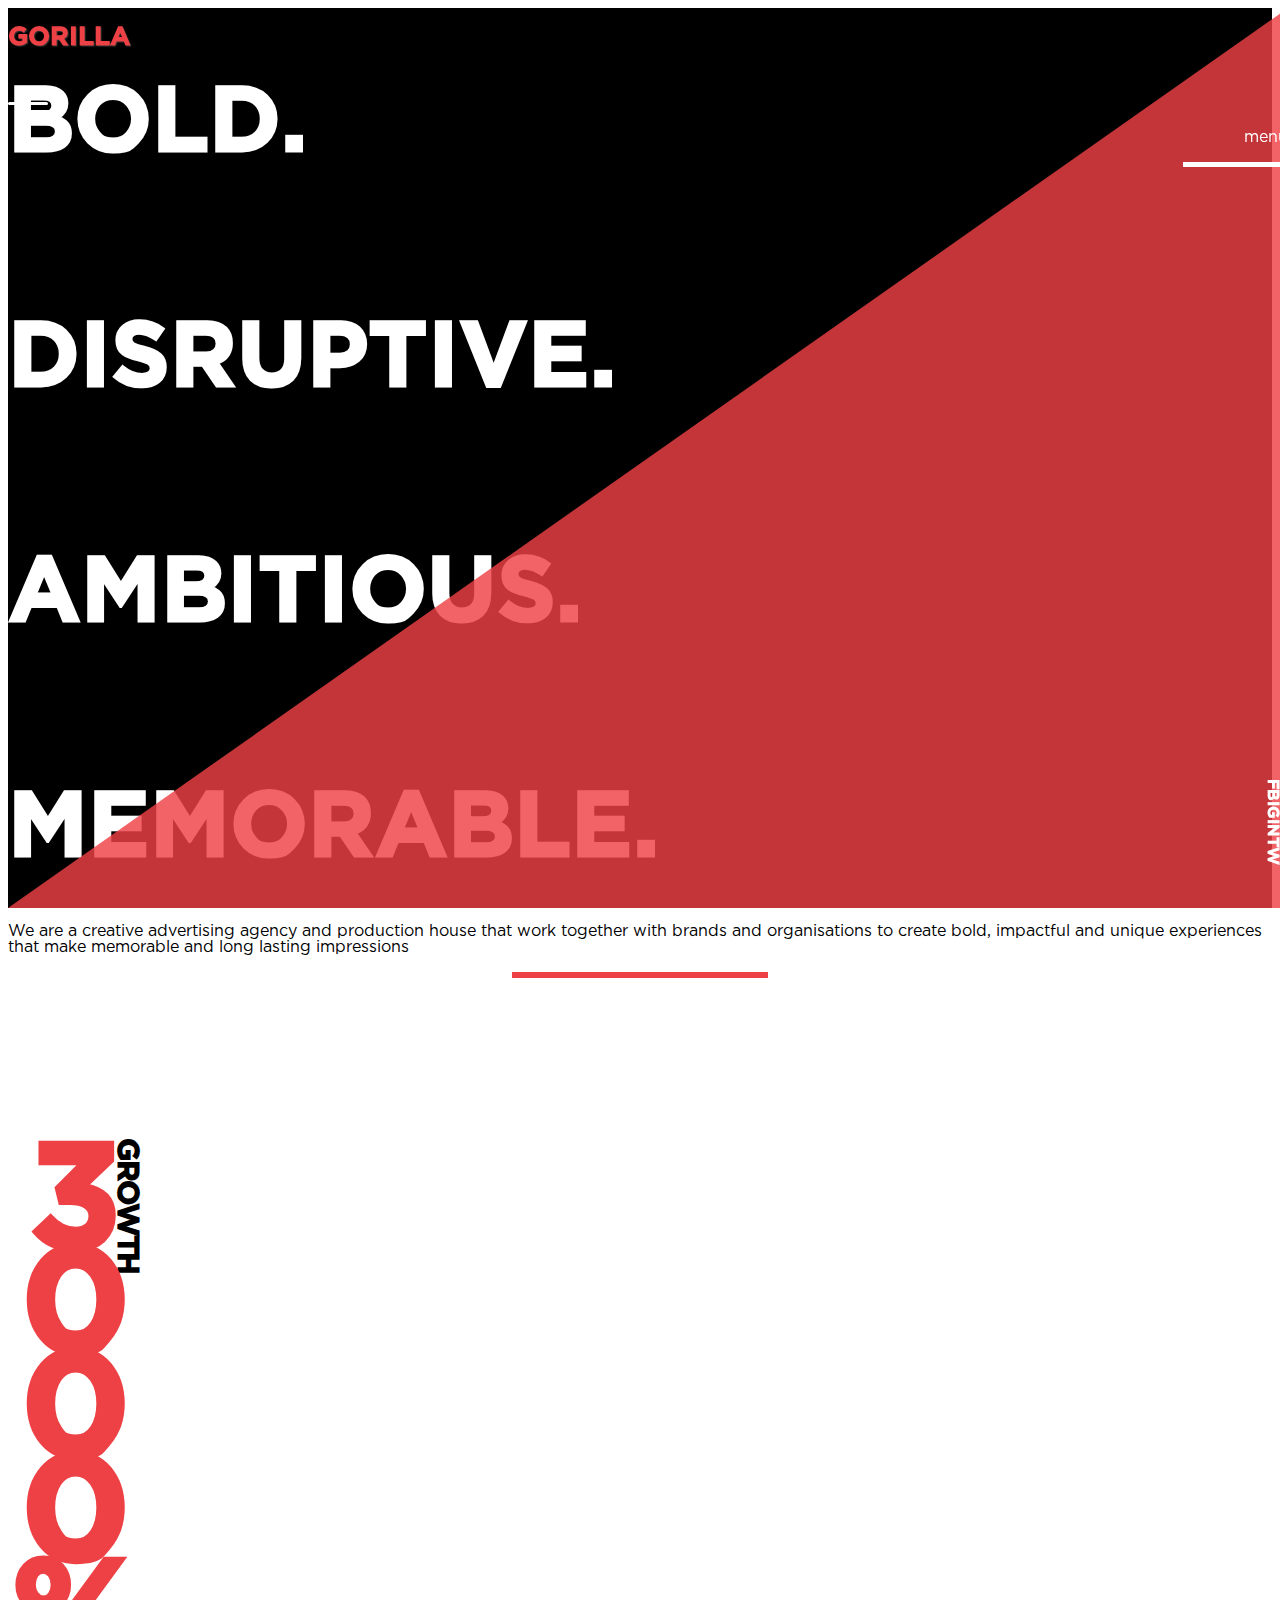
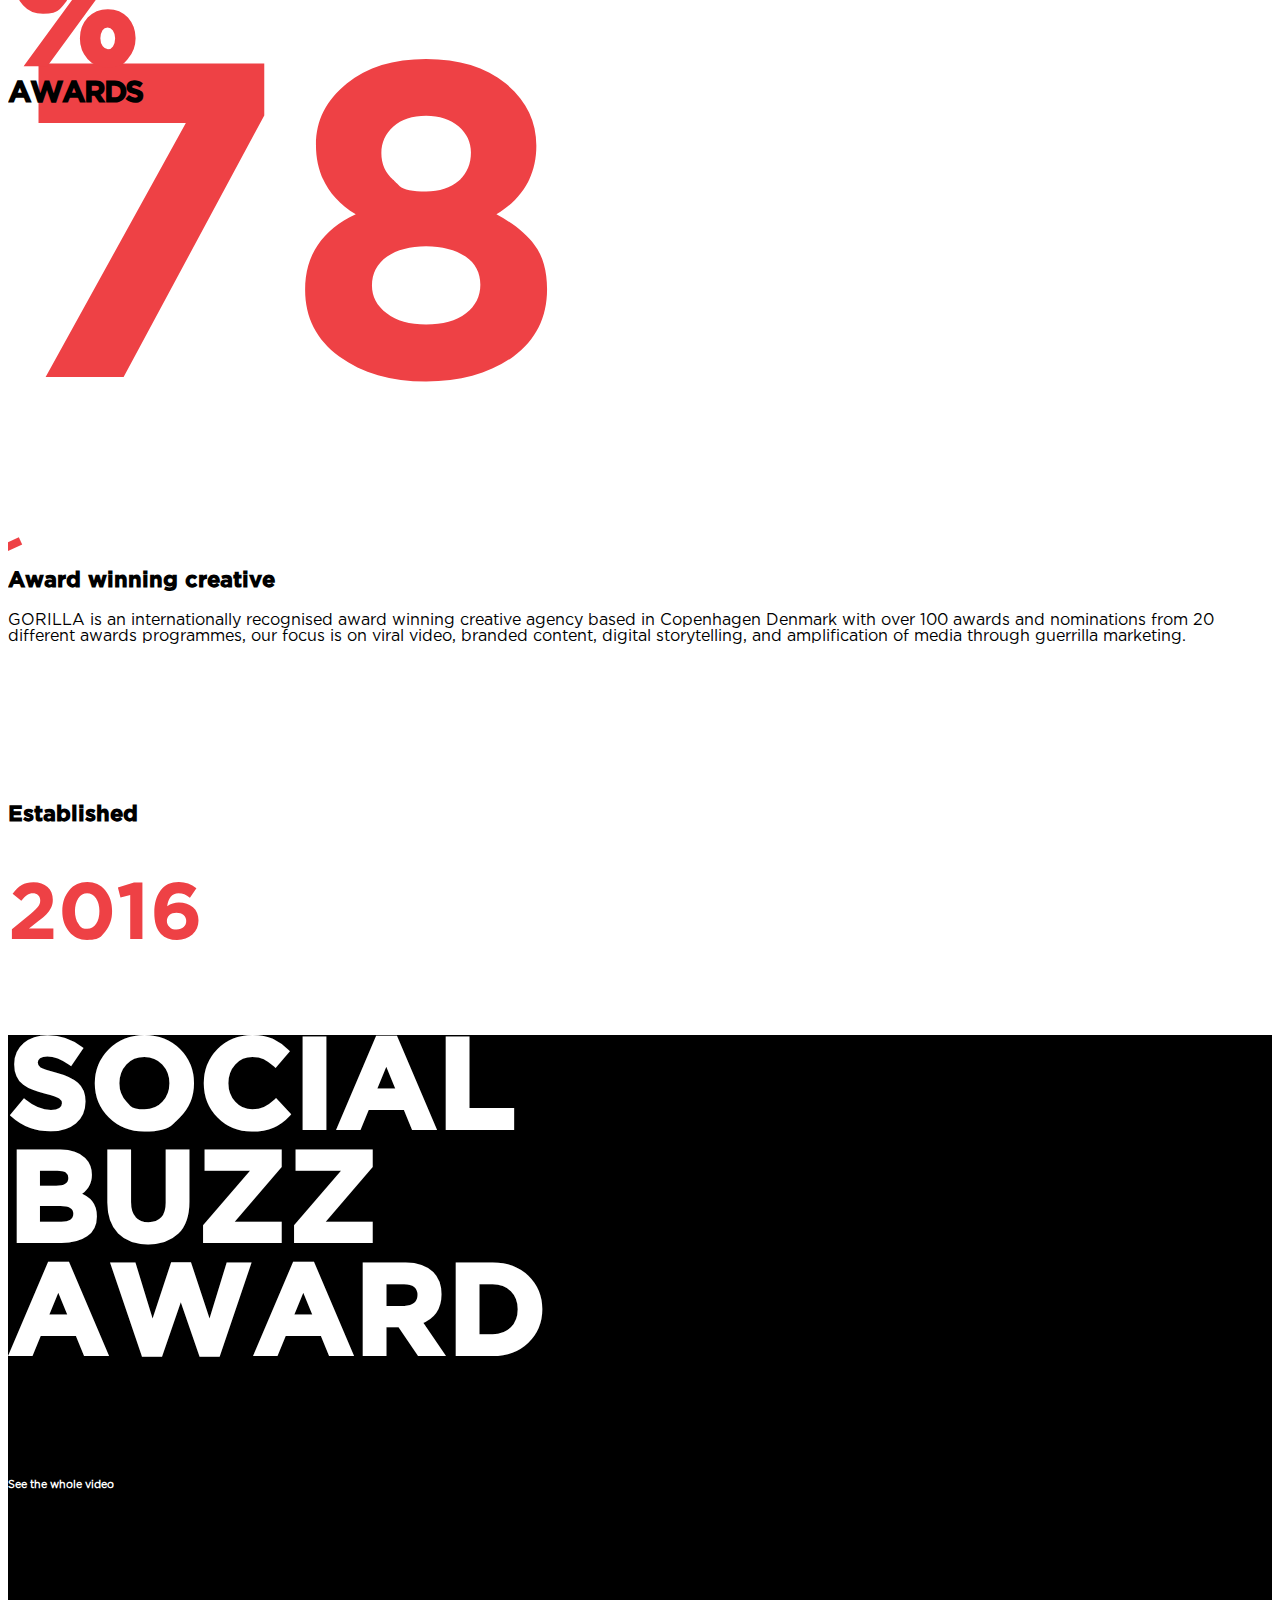
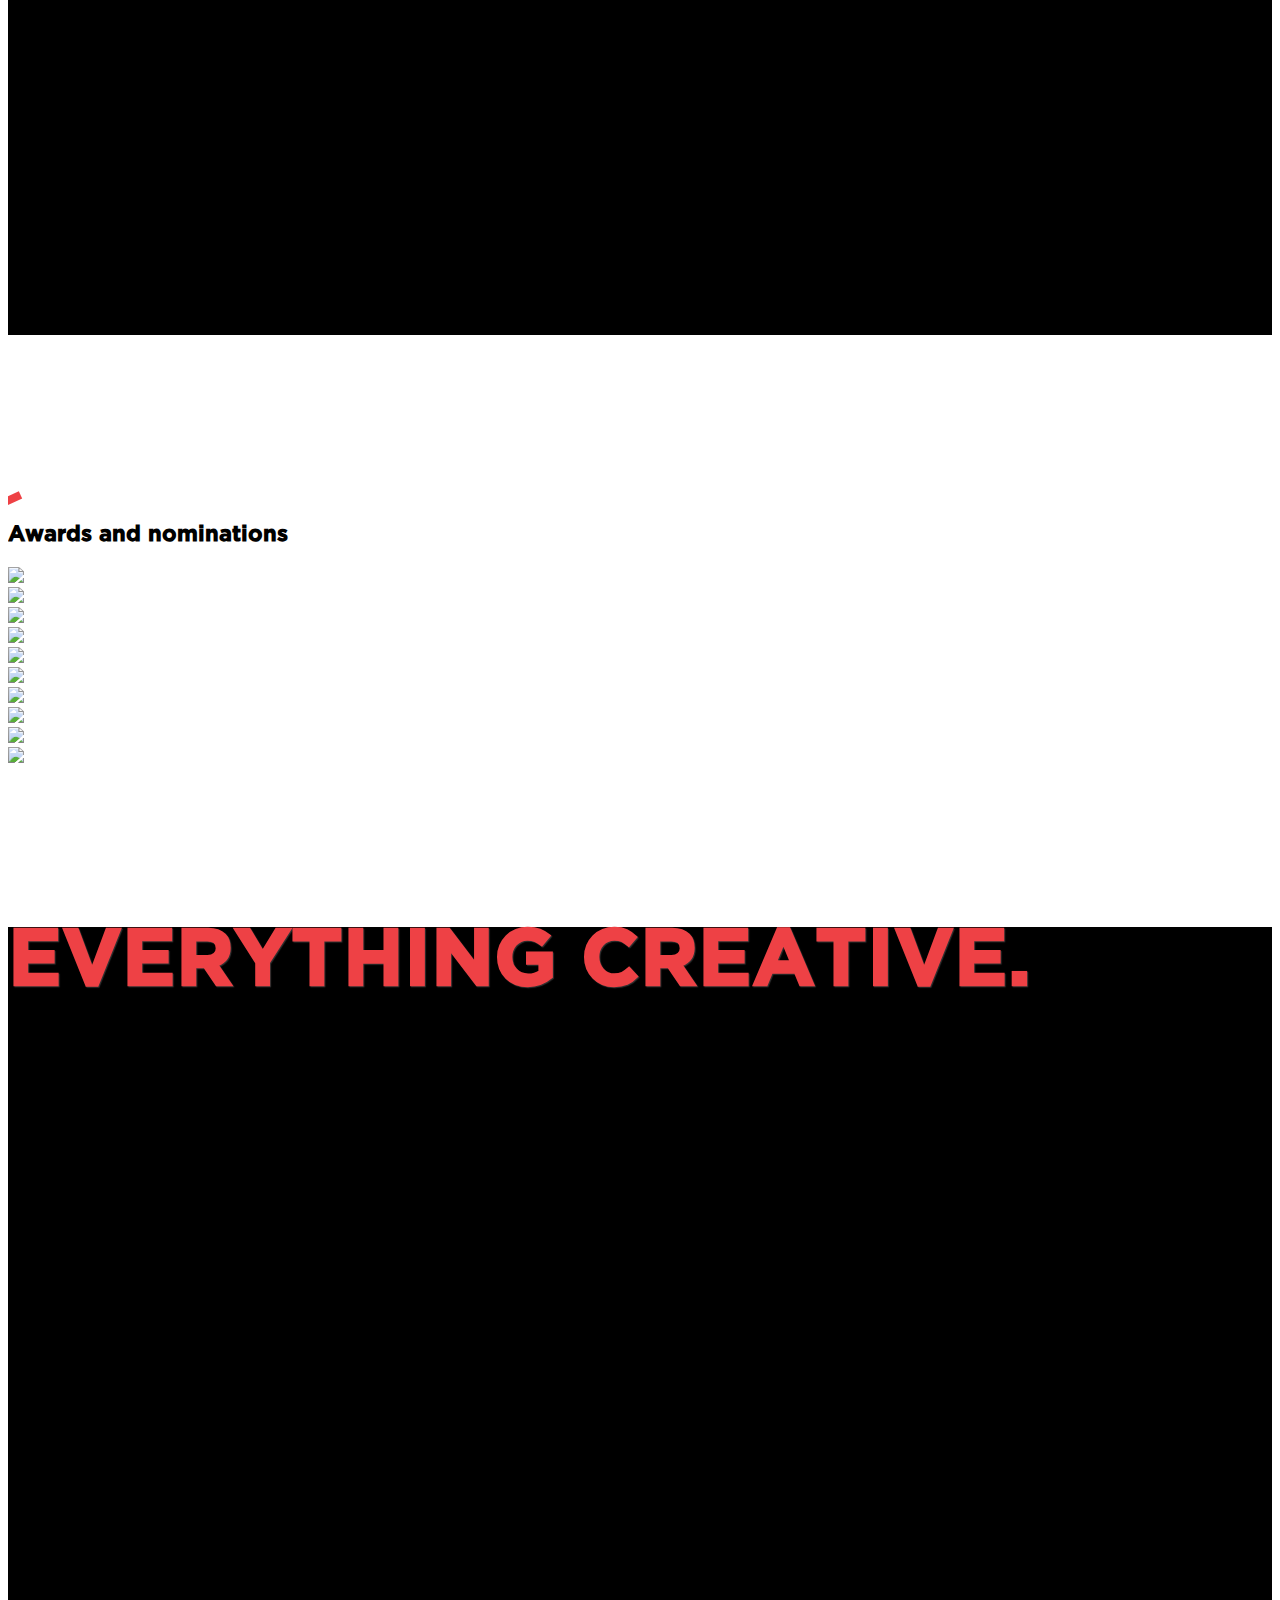
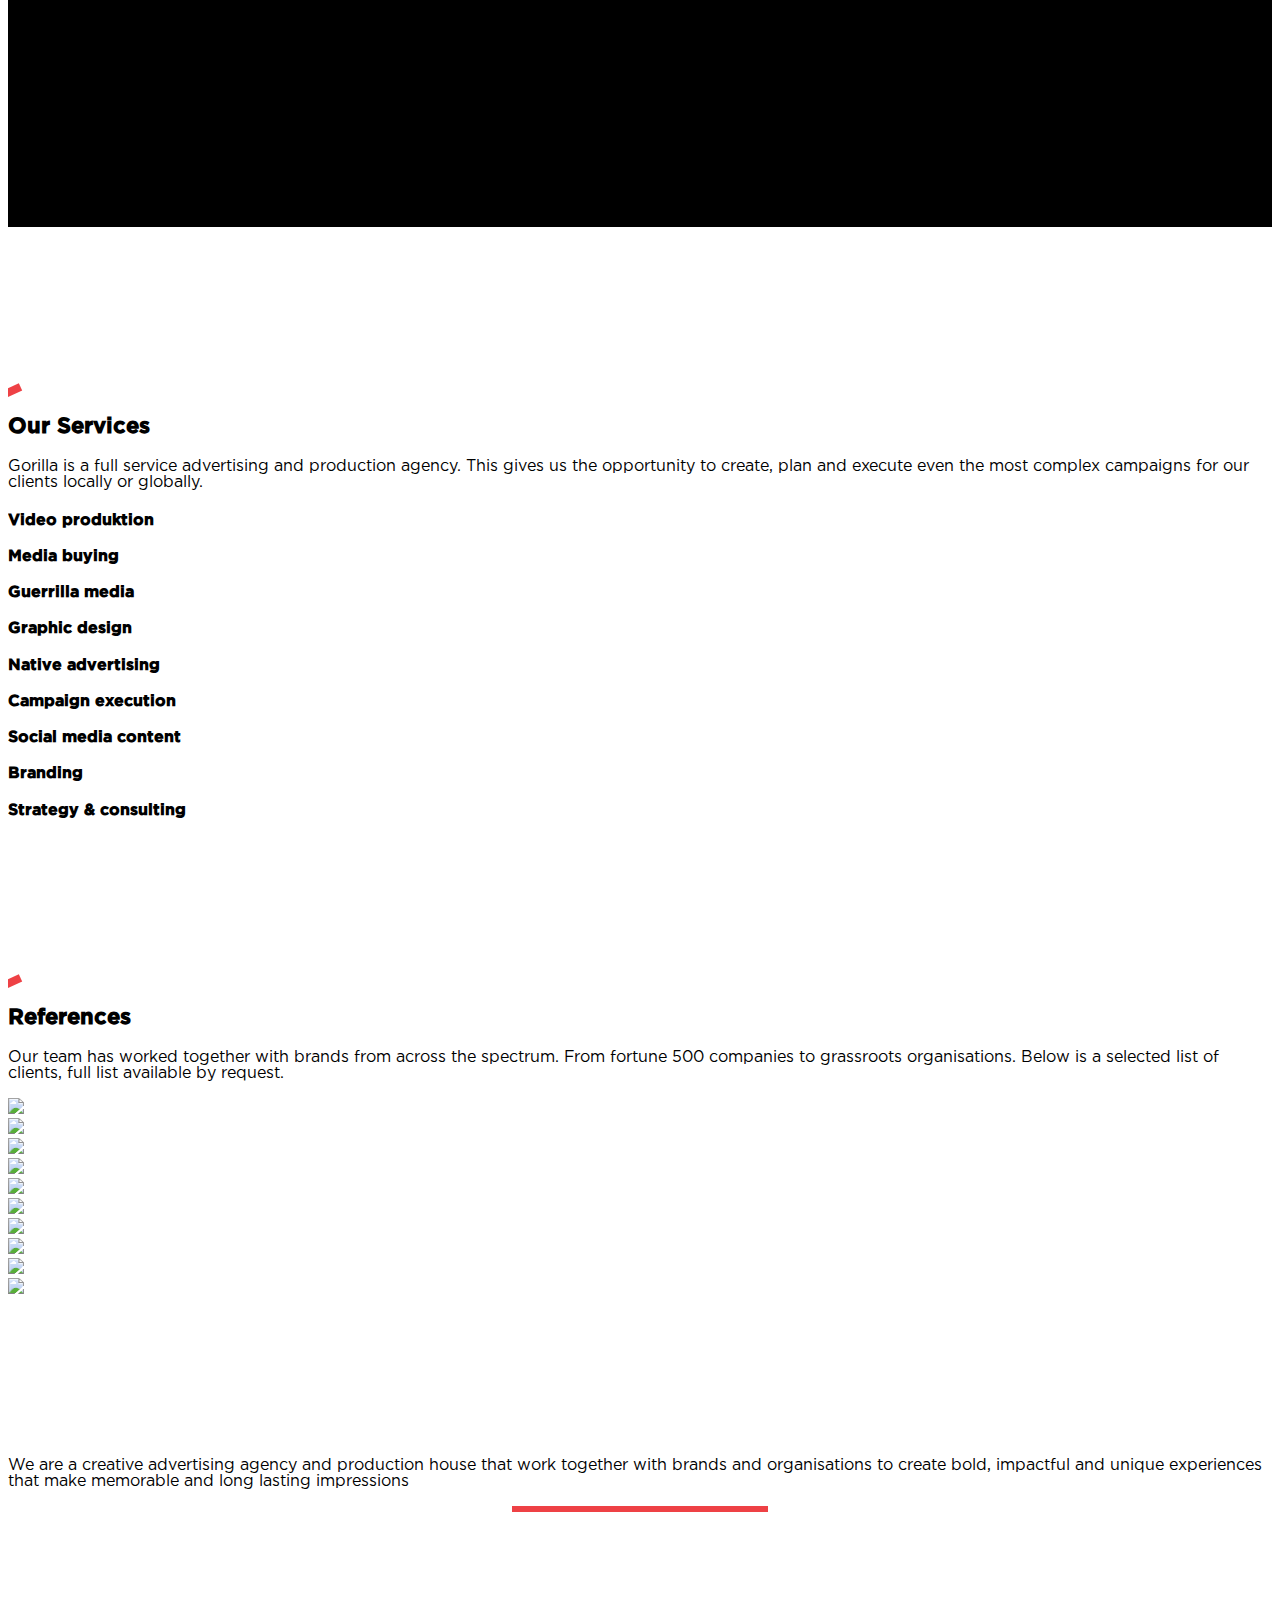
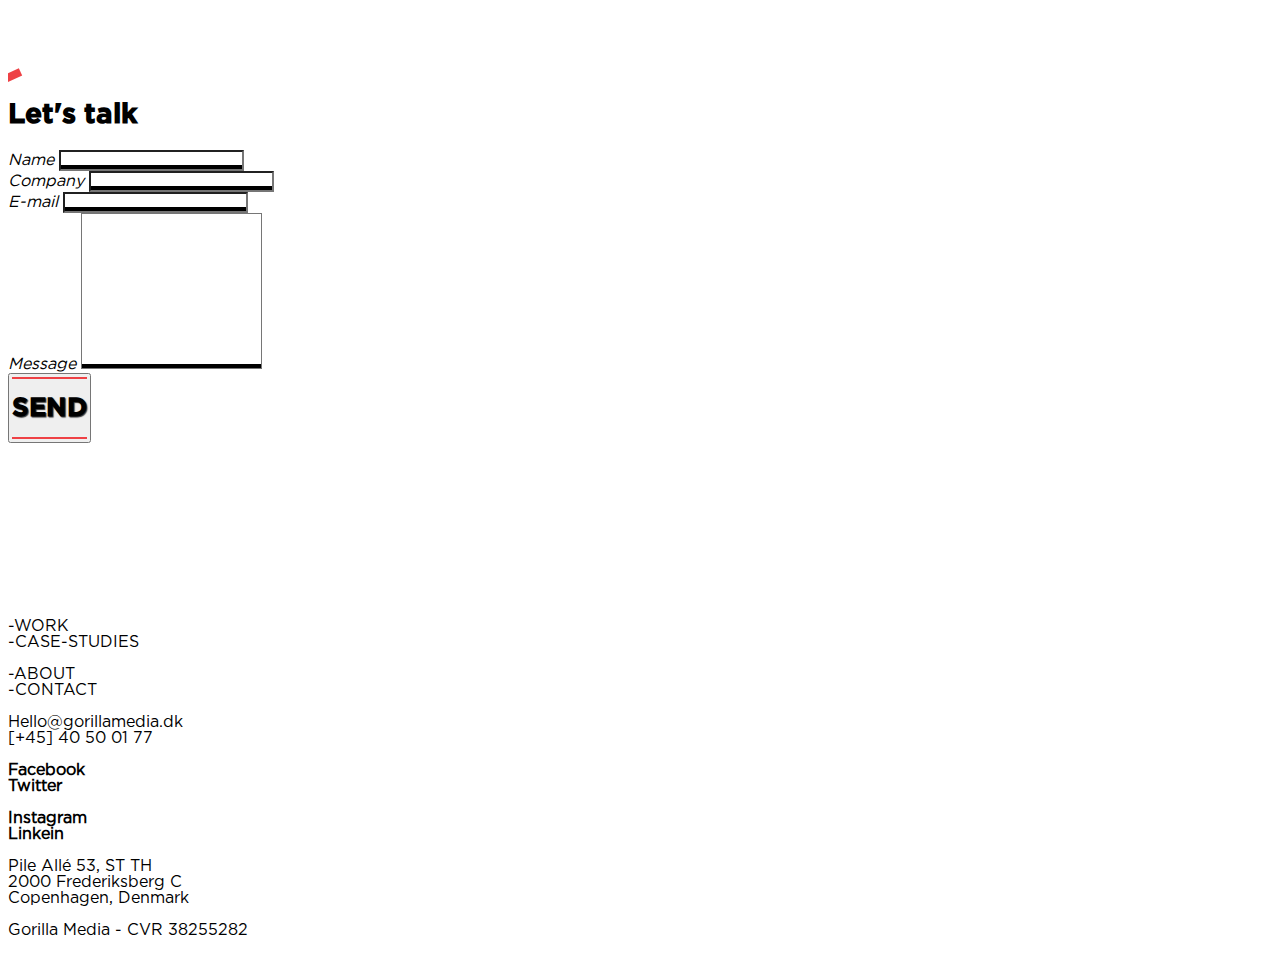
==== commit 5c272227: "small index change" ====
--- a/index.html
+++ b/index.html
@@ -301,7 +301,7 @@
 
     <!--SECTION_6-->
     <div class="container-fluid">
-        <div class="row pt-5">
+        <div class="row pt-5 row-gaps">
             <div class="col-1"></div>
             <div class="col-10 col-md-4">
                 <div class="custom-text-line"></div>
@@ -405,31 +405,34 @@
     </div>
 
     <!--SECTION_8-->
-    <!-- START Contact form container -->
+    <!-- Lets Talk Contact place -->
     <div class="container-fluid custom-contact-container">
         <div class="row">
-            <div class="col-10 offset-1" data-aos="zoom-out-up">
+            <div class="col-md"></div>
+            <div class="col-md-8">
                 <div class="custom-text-line"></div>
                 <h2 class="custom-lets-talk">Let's talk</h2>
             </div>
+            <div class="col-md"></div>
         </div>
         <div class="row">
-            <div class="col-10 offset-1" data-aos="zoom-out-up">
+            <div class="col-md"></div>
+            <div class="col-md-8">
                 <form>
                     <div class="row">
-                        <div class="col-sm-4">
+                        <div class="col-md-4">
                             <div class="form-group">
                                 <label for="nameInput" class="bmd-label-floating">Name</label>
                                 <input type="text" class="form-control" id="nameInput">
                             </div>
                         </div>
-                        <div class="col-sm-4">
+                        <div class="col-md-4">
                             <div class="form-group">
                                 <label for="companyInput" class="bmd-label-floating">Company</label>
                                 <input type="text" class="form-control" id="companyInput">
                             </div>
                         </div>
-                        <div class="col-sm-4">
+                        <div class="col-md-4">
                             <div class="form-group">
                                 <label for="emailInput" class="bmd-label-floating">E-mail</label>
                                 <input type="email" class="form-control" id="emailInput">
@@ -437,21 +440,21 @@
                         </div>
                     </div>
                     <div class="row align-items-end">
-                        <div class="col-8">
+                        <div class="col-md-8">
                             <div class="form-group">
                                 <label for="messageInput" class="bmd-label-floating">Message</label>
                                 <textarea class="form-control" id="messageInput" rows="10"></textarea>
                             </div>
                         </div>
                         <div class="col">
-                            <button type="submit" class="btn custom-submit-button float-right"><h1 class="mb-0">SEND</h1></button>
+                            <button type="submit" class="btn custom-submit-button float-right"><h1>SEND</h1></button>
                         </div>
                     </div>
                 </form>
             </div>
-        </div>
-    </div>
-    <!-- END Contact information container -->
+            <div class="col-md"></div>
+        </div>
+    </div>
     <!-- HERE -->
 
 
@@ -511,12 +514,6 @@
 
     <script src="js/menu-functionalities.js"></script>
     <script src="js/parallax-scroll.js"></script>
-
-    <script src="https://unpkg.com/bootstrap-material-design@4.1.1/dist/js/bootstrap-material-design.js" 
-        integrity="sha384-CauSuKpEqAFajSpkdjv3z9t8E7RlpJ1UP0lKM/+NdtSarroVKu069AlsRPKkFBz9" 
-        crossorigin="anonymous"></script>
-    <script>$(document).ready(function() { $('body').bootstrapMaterialDesign(); });</script>
-
 </body>
 
 </html>